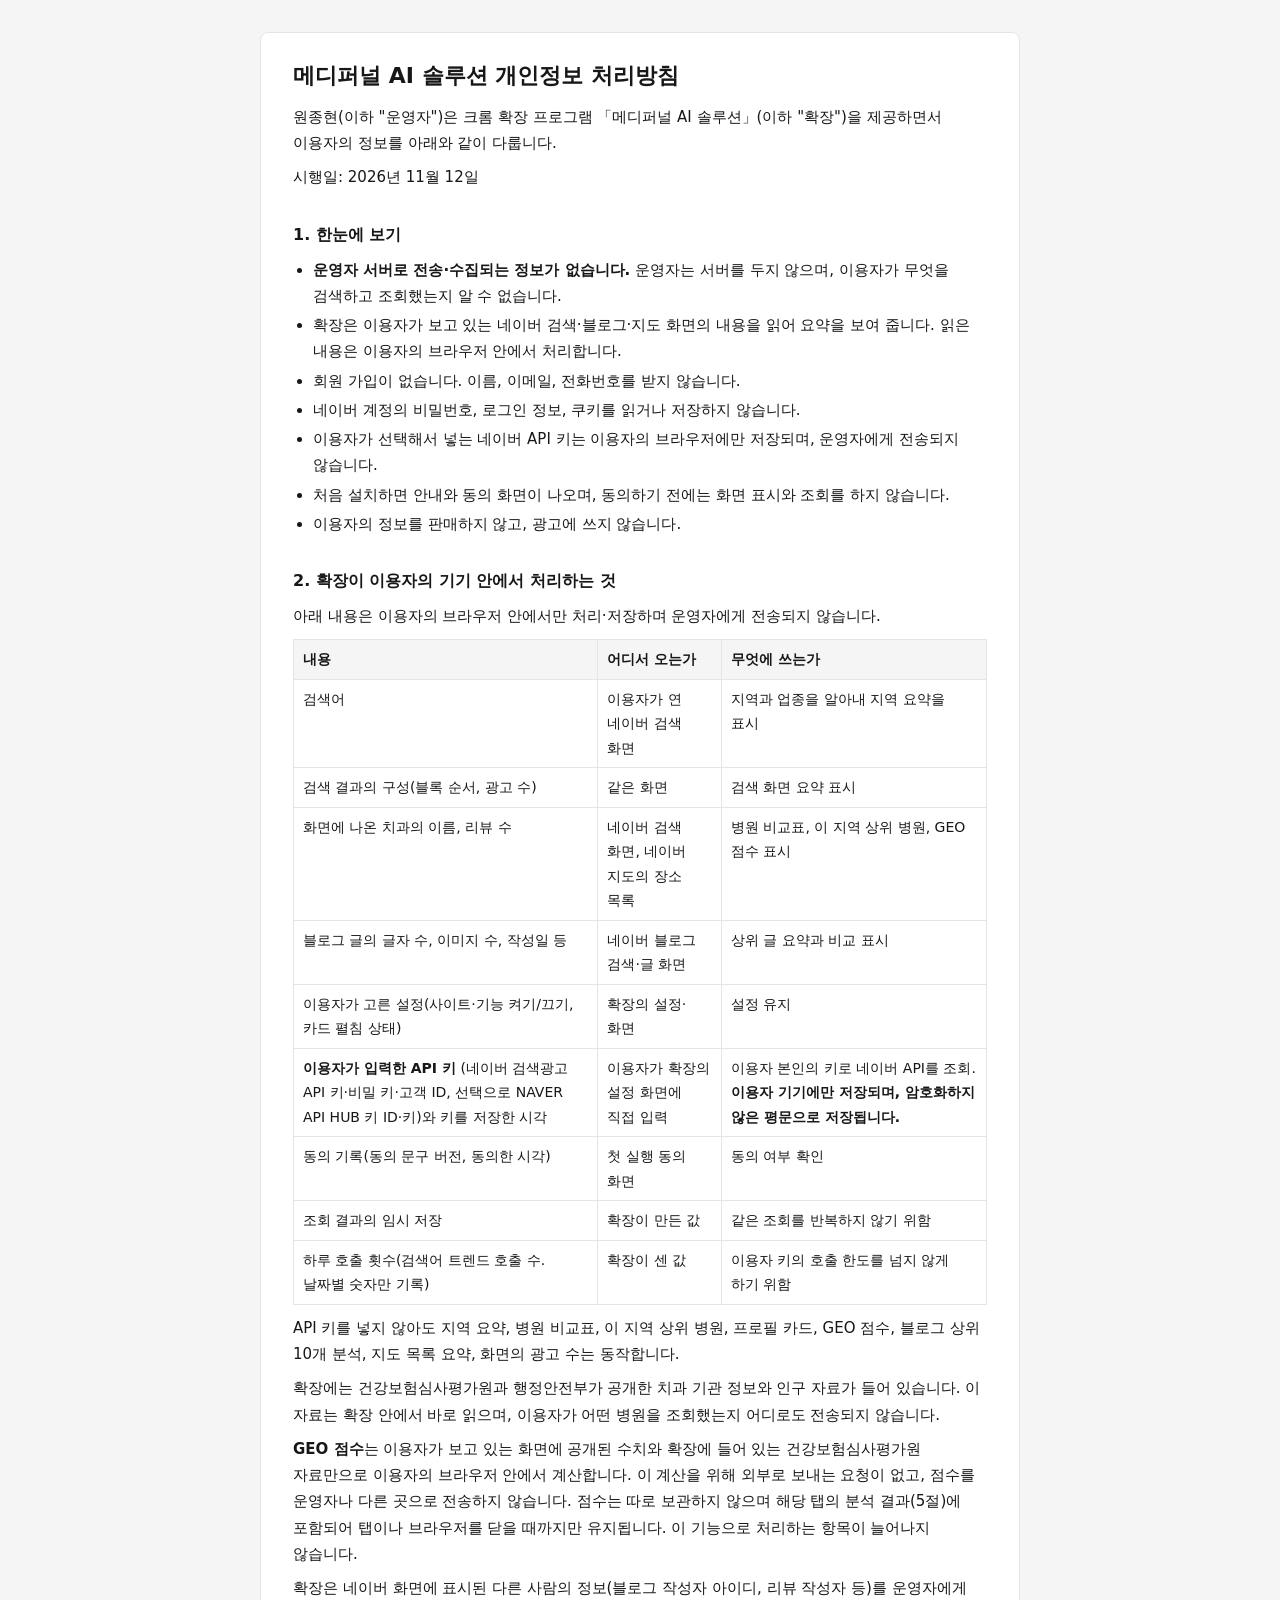
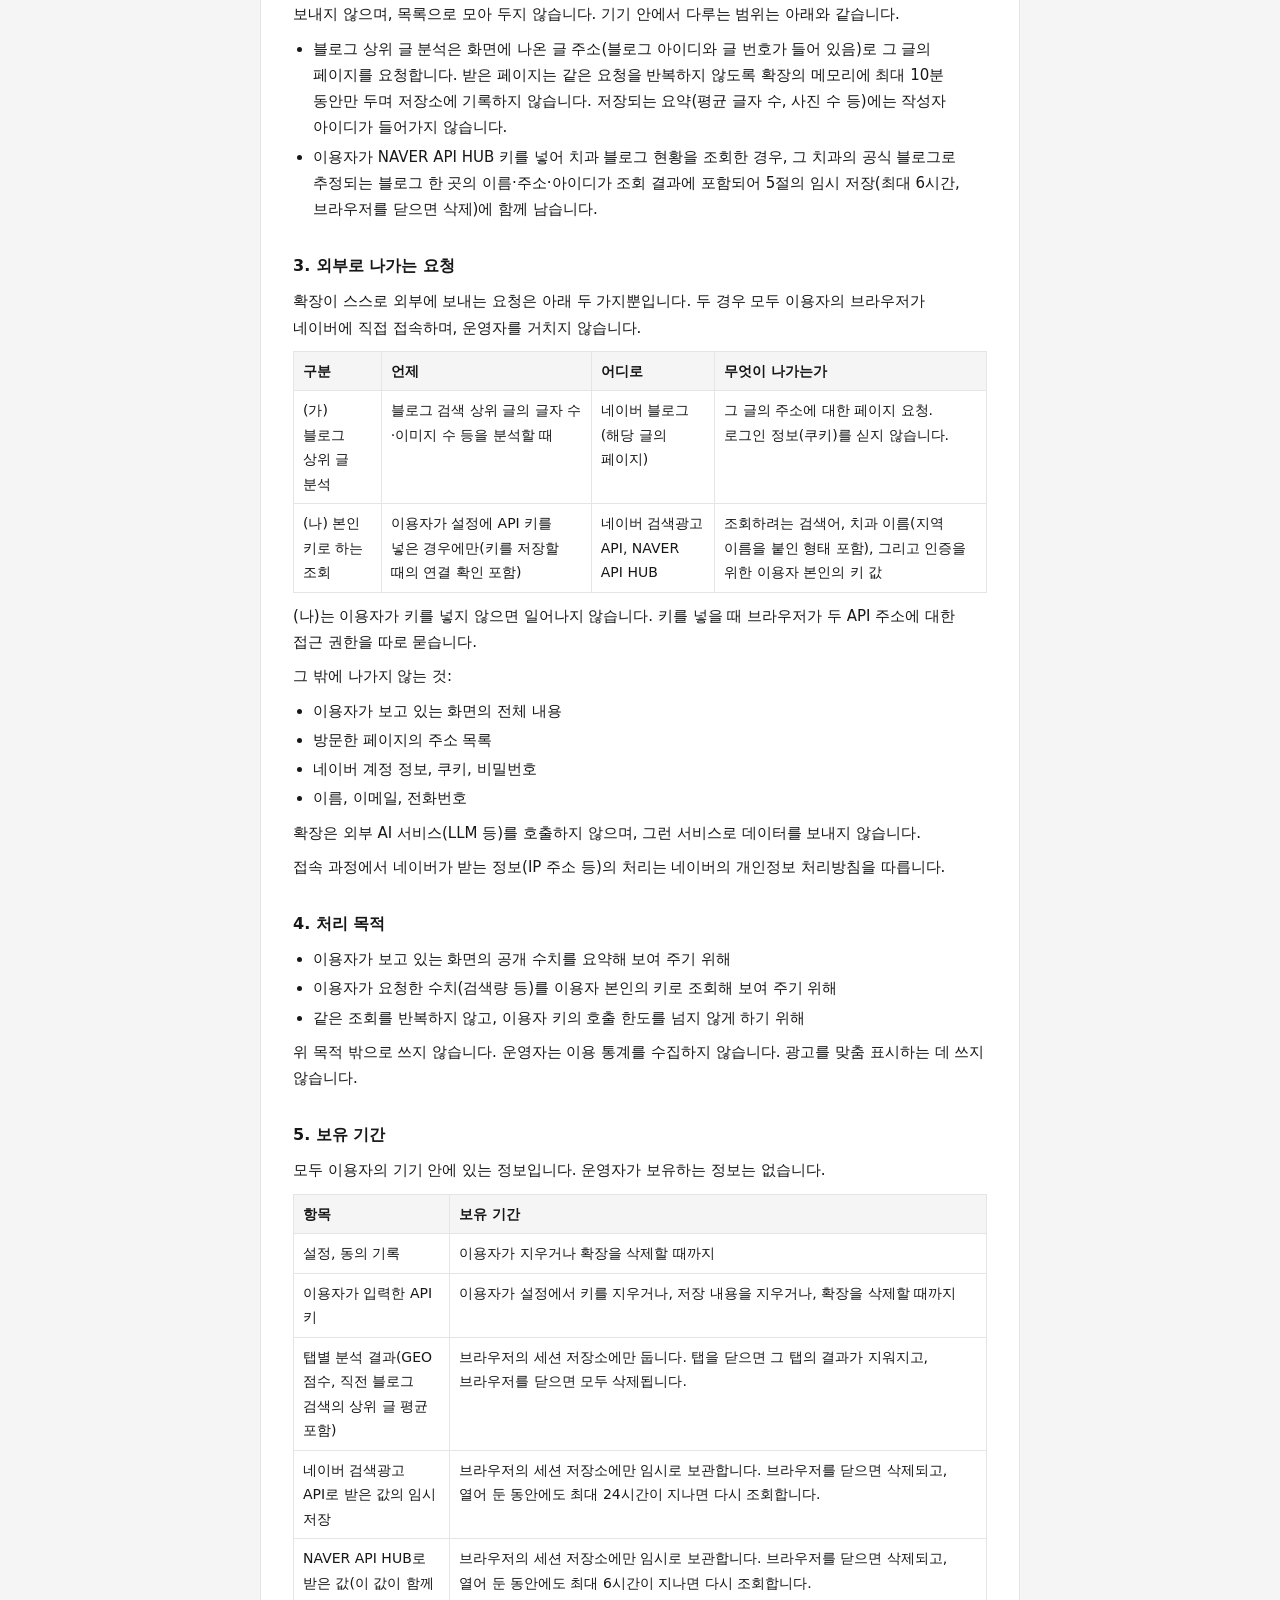
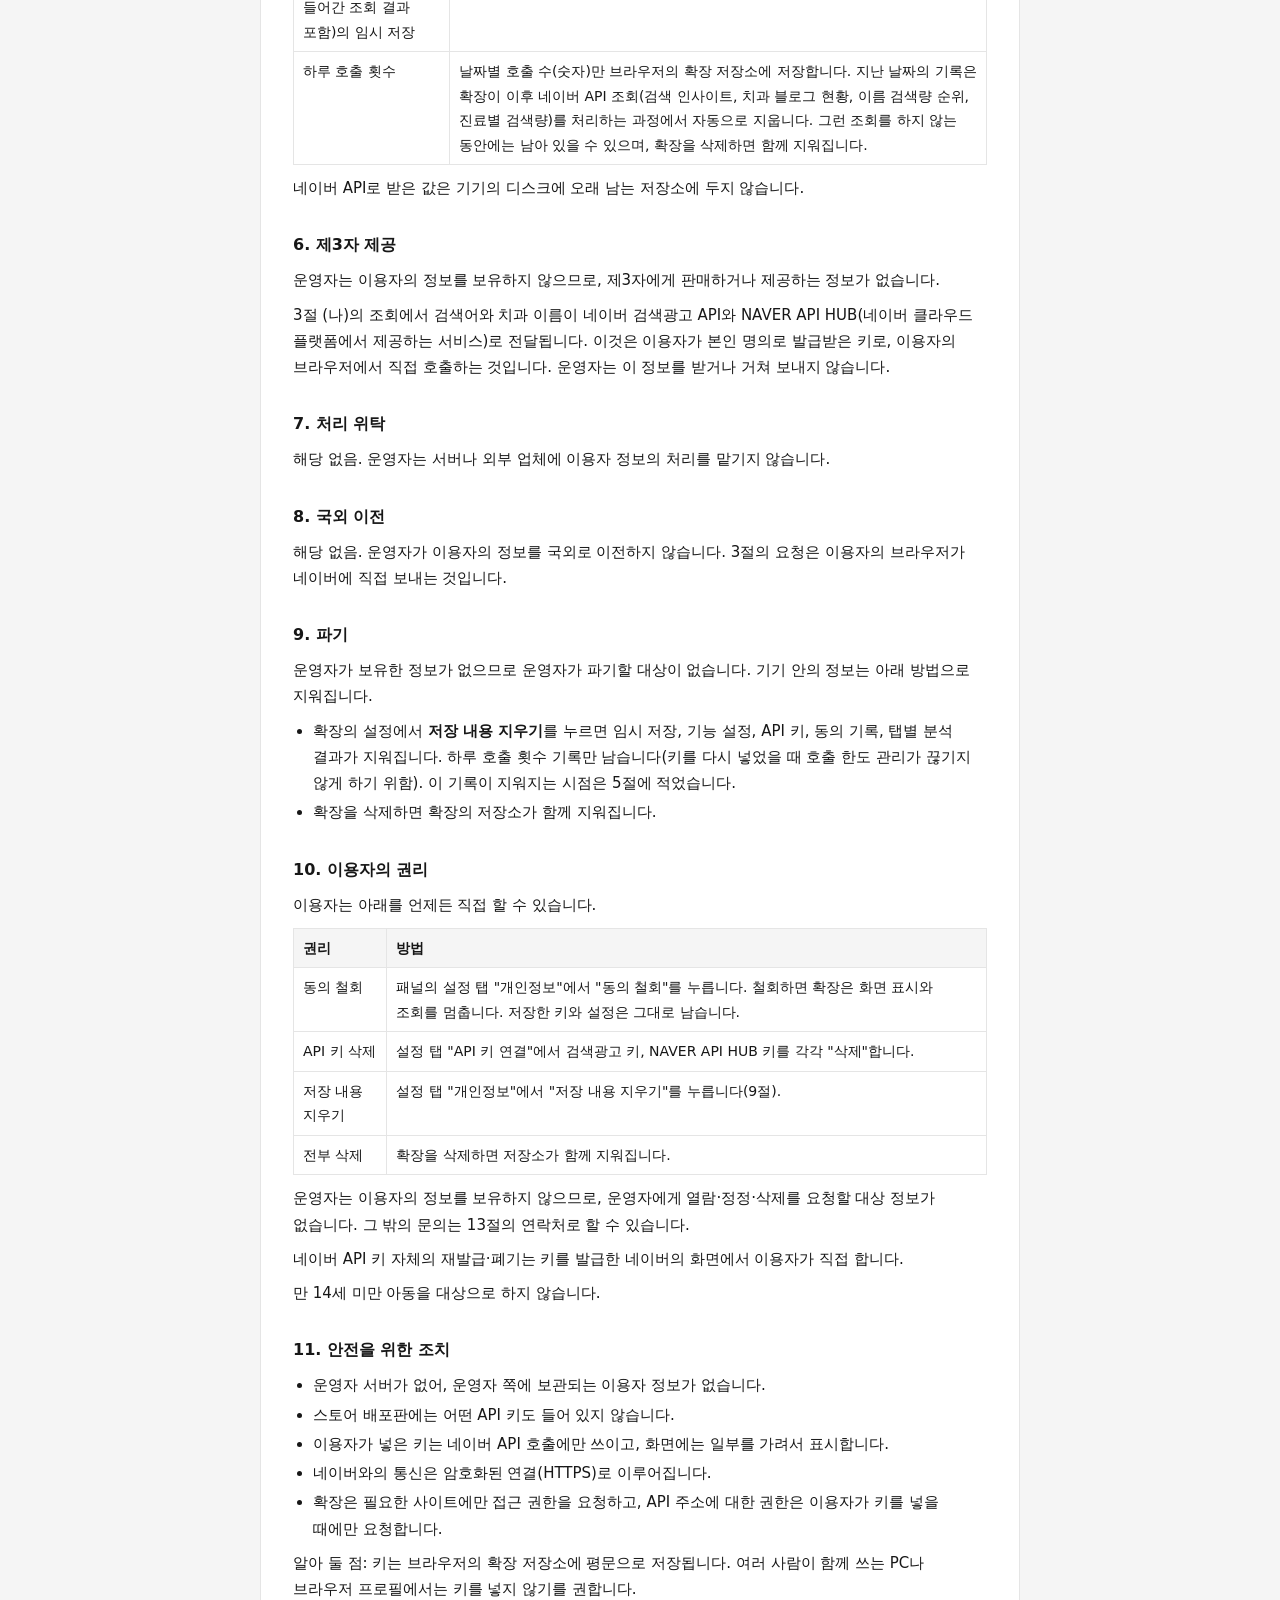
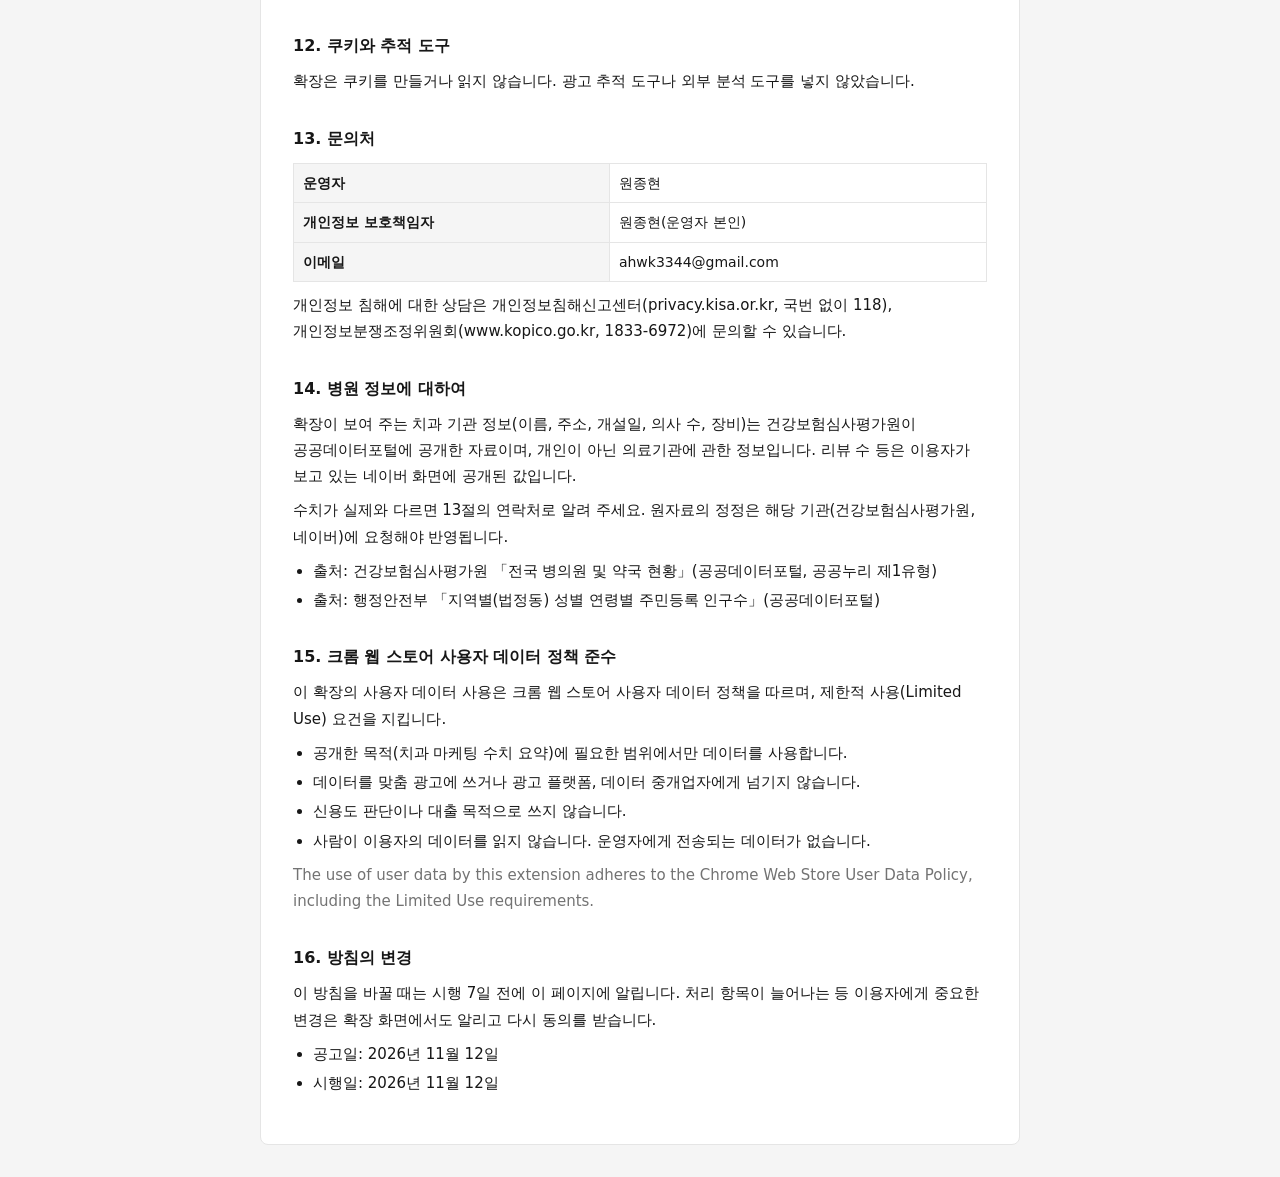
==== index.html @ b4b34fce "개인정보 처리방침 공개 (시행 2026-11-12) Co-Authored-By: Claude Fable 5.2 <noreply@anthropic.com>" ====
<!doctype html>
<html lang="ko">
  <head>
    <meta charset="UTF-8" />
    <meta name="viewport" content="width=device-width, initial-scale=1.0" />
    <title>메디퍼널 AI 솔루션 개인정보 처리방침</title>
    <style>
      :root { color-scheme: light; }
      * { box-sizing: border-box; }
      body {
        margin: 0;
        background: #f5f5f5;
        color: #171717;
        font-family: system-ui, -apple-system, 'Apple SD Gothic Neo', 'Malgun Gothic', sans-serif;
        font-size: 15px;
        line-height: 1.75;
        word-break: keep-all;
        overflow-wrap: anywhere;
      }
      main {
        max-width: 760px;
        margin: 32px auto;
        padding: 28px 32px 40px;
        background: #fff;
        border: 1px solid #e5e5e5;
        border-radius: 8px;
      }
      h1 { margin: 0 0 12px; font-size: 22px; line-height: 1.4; }
      h2 { margin: 30px 0 8px; font-size: 16px; }
      p { margin: 8px 0; }
      ul { margin: 8px 0; padding-left: 20px; }
      li { margin: 3px 0; }
      .table-wrap { margin: 10px 0; overflow-x: auto; }
      table { width: 100%; border-collapse: collapse; font-size: 14px; }
      th, td { padding: 7px 9px; border: 1px solid #e5e5e5; text-align: left; vertical-align: top; }
      th { background: #f5f5f5; font-weight: 600; }
      .muted { color: #737373; }
      @media (max-width: 600px) {
        body { background: #fff; }
        main { margin: 0; padding: 20px 16px 32px; border: 0; border-radius: 0; }
        table { font-size: 13px; }
        th, td { padding: 6px; }
      }
    </style>
  </head>
  <body>
    <main>
      <h1>메디퍼널 AI 솔루션 개인정보 처리방침</h1>
      <p>
        원종현(이하 "운영자")은 크롬 확장 프로그램 「메디퍼널 AI 솔루션」(이하 "확장")을 제공하면서 이용자의 정보를 아래와 같이 다룹니다.
      </p>
      <p>시행일: 2026년 11월 12일</p>

      <h2>1. 한눈에 보기</h2>
      <ul>
        <li><strong>운영자 서버로 전송·수집되는 정보가 없습니다.</strong> 운영자는 서버를 두지 않으며, 이용자가 무엇을 검색하고 조회했는지 알 수 없습니다.</li>
        <li>확장은 이용자가 보고 있는 네이버 검색·블로그·지도 화면의 내용을 읽어 요약을 보여 줍니다. 읽은 내용은 이용자의 브라우저 안에서 처리합니다.</li>
        <li>회원 가입이 없습니다. 이름, 이메일, 전화번호를 받지 않습니다.</li>
        <li>네이버 계정의 비밀번호, 로그인 정보, 쿠키를 읽거나 저장하지 않습니다.</li>
        <li>이용자가 선택해서 넣는 네이버 API 키는 이용자의 브라우저에만 저장되며, 운영자에게 전송되지 않습니다.</li>
        <li>처음 설치하면 안내와 동의 화면이 나오며, 동의하기 전에는 화면 표시와 조회를 하지 않습니다.</li>
        <li>이용자의 정보를 판매하지 않고, 광고에 쓰지 않습니다.</li>
      </ul>

      <h2>2. 확장이 이용자의 기기 안에서 처리하는 것</h2>
      <p>아래 내용은 이용자의 브라우저 안에서만 처리·저장하며 운영자에게 전송되지 않습니다.</p>
      <div class="table-wrap"><table>
        <thead>
          <tr>
            <th>내용</th>
            <th>어디서 오는가</th>
            <th>무엇에 쓰는가</th>
          </tr>
        </thead>
        <tbody>
          <tr>
            <td>검색어</td>
            <td>이용자가 연 네이버 검색 화면</td>
            <td>지역과 업종을 알아내 지역 요약을 표시</td>
          </tr>
          <tr>
            <td>검색 결과의 구성(블록 순서, 광고 수)</td>
            <td>같은 화면</td>
            <td>검색 화면 요약 표시</td>
          </tr>
          <tr>
            <td>화면에 나온 치과의 이름, 리뷰 수</td>
            <td>네이버 검색 화면, 네이버 지도의 장소 목록</td>
            <td>병원 비교표, 이 지역 상위 병원, GEO 점수 표시</td>
          </tr>
          <tr>
            <td>블로그 글의 글자 수, 이미지 수, 작성일 등</td>
            <td>네이버 블로그 검색·글 화면</td>
            <td>상위 글 요약과 비교 표시</td>
          </tr>
          <tr>
            <td>이용자가 고른 설정(사이트·기능 켜기/끄기, 카드 펼침 상태)</td>
            <td>확장의 설정·화면</td>
            <td>설정 유지</td>
          </tr>
          <tr>
            <td><strong>이용자가 입력한 API 키</strong> (네이버 검색광고 API 키·비밀 키·고객 ID, 선택으로 NAVER API HUB 키 ID·키)와 키를 저장한 시각</td>
            <td>이용자가 확장의 설정 화면에 직접 입력</td>
            <td>
              이용자 본인의 키로 네이버 API를 조회. <strong>이용자 기기에만 저장되며, 암호화하지 않은 평문으로 저장됩니다.</strong>
            </td>
          </tr>
          <tr>
            <td>동의 기록(동의 문구 버전, 동의한 시각)</td>
            <td>첫 실행 동의 화면</td>
            <td>동의 여부 확인</td>
          </tr>
          <tr>
            <td>조회 결과의 임시 저장</td>
            <td>확장이 만든 값</td>
            <td>같은 조회를 반복하지 않기 위함</td>
          </tr>
          <tr>
            <td>하루 호출 횟수(검색어 트렌드 호출 수. 날짜별 숫자만 기록)</td>
            <td>확장이 센 값</td>
            <td>이용자 키의 호출 한도를 넘지 않게 하기 위함</td>
          </tr>
        </tbody>
      </table></div>
      <p>API 키를 넣지 않아도 지역 요약, 병원 비교표, 이 지역 상위 병원, 프로필 카드, GEO 점수, 블로그 상위 10개 분석, 지도 목록 요약, 화면의 광고 수는 동작합니다.</p>
      <p>
        확장에는 건강보험심사평가원과 행정안전부가 공개한 치과 기관 정보와 인구 자료가 들어 있습니다. 이 자료는 확장 안에서 바로 읽으며, 이용자가 어떤
        병원을 조회했는지 어디로도 전송되지 않습니다.
      </p>
      <p>
        <strong>GEO 점수</strong>는 이용자가 보고 있는 화면에 공개된 수치와 확장에 들어 있는 건강보험심사평가원 자료만으로 이용자의 브라우저 안에서
        계산합니다. 이 계산을 위해 외부로 보내는 요청이 없고, 점수를 운영자나 다른 곳으로 전송하지 않습니다. 점수는 따로 보관하지 않으며 해당 탭의 분석
        결과(5절)에 포함되어 탭이나 브라우저를 닫을 때까지만 유지됩니다. 이 기능으로 처리하는 항목이 늘어나지 않습니다.
      </p>
      <p>확장은 네이버 화면에 표시된 다른 사람의 정보(블로그 작성자 아이디, 리뷰 작성자 등)를 운영자에게 보내지 않으며, 목록으로 모아 두지 않습니다. 기기 안에서 다루는 범위는 아래와 같습니다.</p>
      <ul>
        <li>
          블로그 상위 글 분석은 화면에 나온 글 주소(블로그 아이디와 글 번호가 들어 있음)로 그 글의 페이지를 요청합니다. 받은 페이지는 같은 요청을 반복하지
          않도록 확장의 메모리에 최대 10분 동안만 두며 저장소에 기록하지 않습니다. 저장되는 요약(평균 글자 수, 사진 수 등)에는 작성자 아이디가 들어가지
          않습니다.
        </li>
        <li>
          이용자가 NAVER API HUB 키를 넣어 치과 블로그 현황을 조회한 경우, 그 치과의 공식 블로그로 추정되는 블로그 한 곳의 이름·주소·아이디가 조회 결과에
          포함되어 5절의 임시 저장(최대 6시간, 브라우저를 닫으면 삭제)에 함께 남습니다.
        </li>
      </ul>

      <h2>3. 외부로 나가는 요청</h2>
      <p>확장이 스스로 외부에 보내는 요청은 아래 두 가지뿐입니다. 두 경우 모두 이용자의 브라우저가 네이버에 직접 접속하며, 운영자를 거치지 않습니다.</p>
      <div class="table-wrap"><table>
        <thead>
          <tr>
            <th>구분</th>
            <th>언제</th>
            <th>어디로</th>
            <th>무엇이 나가는가</th>
          </tr>
        </thead>
        <tbody>
          <tr>
            <td>(가) 블로그 상위 글 분석</td>
            <td>블로그 검색 상위 글의 글자 수·이미지 수 등을 분석할 때</td>
            <td>네이버 블로그(해당 글의 페이지)</td>
            <td>그 글의 주소에 대한 페이지 요청. 로그인 정보(쿠키)를 싣지 않습니다.</td>
          </tr>
          <tr>
            <td>(나) 본인 키로 하는 조회</td>
            <td>이용자가 설정에 API 키를 넣은 경우에만(키를 저장할 때의 연결 확인 포함)</td>
            <td>네이버 검색광고 API, NAVER API HUB</td>
            <td>조회하려는 검색어, 치과 이름(지역 이름을 붙인 형태 포함), 그리고 인증을 위한 이용자 본인의 키 값</td>
          </tr>
        </tbody>
      </table></div>
      <p>(나)는 이용자가 키를 넣지 않으면 일어나지 않습니다. 키를 넣을 때 브라우저가 두 API 주소에 대한 접근 권한을 따로 묻습니다.</p>
      <p>그 밖에 나가지 않는 것:</p>
      <ul>
        <li>이용자가 보고 있는 화면의 전체 내용</li>
        <li>방문한 페이지의 주소 목록</li>
        <li>네이버 계정 정보, 쿠키, 비밀번호</li>
        <li>이름, 이메일, 전화번호</li>
      </ul>
      <p>확장은 외부 AI 서비스(LLM 등)를 호출하지 않으며, 그런 서비스로 데이터를 보내지 않습니다.</p>
      <p>접속 과정에서 네이버가 받는 정보(IP 주소 등)의 처리는 네이버의 개인정보 처리방침을 따릅니다.</p>

      <h2>4. 처리 목적</h2>
      <ul>
        <li>이용자가 보고 있는 화면의 공개 수치를 요약해 보여 주기 위해</li>
        <li>이용자가 요청한 수치(검색량 등)를 이용자 본인의 키로 조회해 보여 주기 위해</li>
        <li>같은 조회를 반복하지 않고, 이용자 키의 호출 한도를 넘지 않게 하기 위해</li>
      </ul>
      <p>위 목적 밖으로 쓰지 않습니다. 운영자는 이용 통계를 수집하지 않습니다. 광고를 맞춤 표시하는 데 쓰지 않습니다.</p>

      <h2>5. 보유 기간</h2>
      <p>모두 이용자의 기기 안에 있는 정보입니다. 운영자가 보유하는 정보는 없습니다.</p>
      <div class="table-wrap"><table>
        <thead>
          <tr>
            <th>항목</th>
            <th>보유 기간</th>
          </tr>
        </thead>
        <tbody>
          <tr>
            <td>설정, 동의 기록</td>
            <td>이용자가 지우거나 확장을 삭제할 때까지</td>
          </tr>
          <tr>
            <td>이용자가 입력한 API 키</td>
            <td>이용자가 설정에서 키를 지우거나, 저장 내용을 지우거나, 확장을 삭제할 때까지</td>
          </tr>
          <tr>
            <td>탭별 분석 결과(GEO 점수, 직전 블로그 검색의 상위 글 평균 포함)</td>
            <td>브라우저의 세션 저장소에만 둡니다. 탭을 닫으면 그 탭의 결과가 지워지고, 브라우저를 닫으면 모두 삭제됩니다.</td>
          </tr>
          <tr>
            <td>네이버 검색광고 API로 받은 값의 임시 저장</td>
            <td>브라우저의 세션 저장소에만 임시로 보관합니다. 브라우저를 닫으면 삭제되고, 열어 둔 동안에도 최대 24시간이 지나면 다시 조회합니다.</td>
          </tr>
          <tr>
            <td>NAVER API HUB로 받은 값(이 값이 함께 들어간 조회 결과 포함)의 임시 저장</td>
            <td>브라우저의 세션 저장소에만 임시로 보관합니다. 브라우저를 닫으면 삭제되고, 열어 둔 동안에도 최대 6시간이 지나면 다시 조회합니다.</td>
          </tr>
          <tr>
            <td>하루 호출 횟수</td>
            <td>
              날짜별 호출 수(숫자)만 브라우저의 확장 저장소에 저장합니다. 지난 날짜의 기록은 확장이 이후 네이버 API 조회(검색 인사이트, 치과 블로그 현황,
              이름 검색량 순위, 진료별 검색량)를 처리하는 과정에서 자동으로 지웁니다. 그런 조회를 하지 않는 동안에는 남아 있을 수 있으며, 확장을 삭제하면
              함께 지워집니다.
            </td>
          </tr>
        </tbody>
      </table></div>
      <p>네이버 API로 받은 값은 기기의 디스크에 오래 남는 저장소에 두지 않습니다.</p>

      <h2>6. 제3자 제공</h2>
      <p>운영자는 이용자의 정보를 보유하지 않으므로, 제3자에게 판매하거나 제공하는 정보가 없습니다.</p>
      <p>
        3절 (나)의 조회에서 검색어와 치과 이름이 네이버 검색광고 API와 NAVER API HUB(네이버 클라우드 플랫폼에서 제공하는 서비스)로 전달됩니다. 이것은
        이용자가 본인 명의로 발급받은 키로, 이용자의 브라우저에서 직접 호출하는 것입니다. 운영자는 이 정보를 받거나 거쳐 보내지 않습니다.
      </p>

      <h2>7. 처리 위탁</h2>
      <p>해당 없음. 운영자는 서버나 외부 업체에 이용자 정보의 처리를 맡기지 않습니다.</p>

      <h2>8. 국외 이전</h2>
      <p>해당 없음. 운영자가 이용자의 정보를 국외로 이전하지 않습니다. 3절의 요청은 이용자의 브라우저가 네이버에 직접 보내는 것입니다.</p>

      <h2>9. 파기</h2>
      <p>운영자가 보유한 정보가 없으므로 운영자가 파기할 대상이 없습니다. 기기 안의 정보는 아래 방법으로 지워집니다.</p>
      <ul>
        <li>
          확장의 설정에서 <strong>저장 내용 지우기</strong>를 누르면 임시 저장, 기능 설정, API 키, 동의 기록, 탭별 분석 결과가 지워집니다. 하루 호출 횟수
          기록만 남습니다(키를 다시 넣었을 때 호출 한도 관리가 끊기지 않게 하기 위함). 이 기록이 지워지는 시점은 5절에 적었습니다.
        </li>
        <li>확장을 삭제하면 확장의 저장소가 함께 지워집니다.</li>
      </ul>

      <h2>10. 이용자의 권리</h2>
      <p>이용자는 아래를 언제든 직접 할 수 있습니다.</p>
      <div class="table-wrap"><table>
        <thead>
          <tr>
            <th>권리</th>
            <th>방법</th>
          </tr>
        </thead>
        <tbody>
          <tr>
            <td>동의 철회</td>
            <td>패널의 설정 탭 "개인정보"에서 "동의 철회"를 누릅니다. 철회하면 확장은 화면 표시와 조회를 멈춥니다. 저장한 키와 설정은 그대로 남습니다.</td>
          </tr>
          <tr>
            <td>API 키 삭제</td>
            <td>설정 탭 "API 키 연결"에서 검색광고 키, NAVER API HUB 키를 각각 "삭제"합니다.</td>
          </tr>
          <tr>
            <td>저장 내용 지우기</td>
            <td>설정 탭 "개인정보"에서 "저장 내용 지우기"를 누릅니다(9절).</td>
          </tr>
          <tr>
            <td>전부 삭제</td>
            <td>확장을 삭제하면 저장소가 함께 지워집니다.</td>
          </tr>
        </tbody>
      </table></div>
      <p>
        운영자는 이용자의 정보를 보유하지 않으므로, 운영자에게 열람·정정·삭제를 요청할 대상 정보가 없습니다. 그 밖의 문의는 13절의 연락처로 할 수
        있습니다.
      </p>
      <p>네이버 API 키 자체의 재발급·폐기는 키를 발급한 네이버의 화면에서 이용자가 직접 합니다.</p>
      <p>만 14세 미만 아동을 대상으로 하지 않습니다.</p>

      <h2>11. 안전을 위한 조치</h2>
      <ul>
        <li>운영자 서버가 없어, 운영자 쪽에 보관되는 이용자 정보가 없습니다.</li>
        <li>스토어 배포판에는 어떤 API 키도 들어 있지 않습니다.</li>
        <li>이용자가 넣은 키는 네이버 API 호출에만 쓰이고, 화면에는 일부를 가려서 표시합니다.</li>
        <li>네이버와의 통신은 암호화된 연결(HTTPS)로 이루어집니다.</li>
        <li>확장은 필요한 사이트에만 접근 권한을 요청하고, API 주소에 대한 권한은 이용자가 키를 넣을 때에만 요청합니다.</li>
      </ul>
      <p>알아 둘 점: 키는 브라우저의 확장 저장소에 평문으로 저장됩니다. 여러 사람이 함께 쓰는 PC나 브라우저 프로필에서는 키를 넣지 않기를 권합니다.</p>

      <h2>12. 쿠키와 추적 도구</h2>
      <p>확장은 쿠키를 만들거나 읽지 않습니다. 광고 추적 도구나 외부 분석 도구를 넣지 않았습니다.</p>

      <h2>13. 문의처</h2>
      <div class="table-wrap"><table>
        <tbody>
          <tr>
            <th>운영자</th>
            <td>원종현</td>
          </tr>
          <tr>
            <th>개인정보 보호책임자</th>
            <td>원종현(운영자 본인)</td>
          </tr>
          <tr>
            <th>이메일</th>
            <td>ahwk3344@gmail.com</td>
          </tr>
        </tbody>
      </table></div>
      <p>
        개인정보 침해에 대한 상담은 개인정보침해신고센터(privacy.kisa.or.kr, 국번 없이 118), 개인정보분쟁조정위원회(www.kopico.go.kr, 1833-6972)에 문의할
        수 있습니다.
      </p>

      <h2>14. 병원 정보에 대하여</h2>
      <p>
        확장이 보여 주는 치과 기관 정보(이름, 주소, 개설일, 의사 수, 장비)는 건강보험심사평가원이 공공데이터포털에 공개한 자료이며, 개인이 아닌 의료기관에
        관한 정보입니다. 리뷰 수 등은 이용자가 보고 있는 네이버 화면에 공개된 값입니다.
      </p>
      <p>수치가 실제와 다르면 13절의 연락처로 알려 주세요. 원자료의 정정은 해당 기관(건강보험심사평가원, 네이버)에 요청해야 반영됩니다.</p>
      <ul>
        <li>출처: 건강보험심사평가원 「전국 병의원 및 약국 현황」(공공데이터포털, 공공누리 제1유형)</li>
        <li>출처: 행정안전부 「지역별(법정동) 성별 연령별 주민등록 인구수」(공공데이터포털)</li>
      </ul>

      <h2>15. 크롬 웹 스토어 사용자 데이터 정책 준수</h2>
      <p>이 확장의 사용자 데이터 사용은 크롬 웹 스토어 사용자 데이터 정책을 따르며, 제한적 사용(Limited Use) 요건을 지킵니다.</p>
      <ul>
        <li>공개한 목적(치과 마케팅 수치 요약)에 필요한 범위에서만 데이터를 사용합니다.</li>
        <li>데이터를 맞춤 광고에 쓰거나 광고 플랫폼, 데이터 중개업자에게 넘기지 않습니다.</li>
        <li>신용도 판단이나 대출 목적으로 쓰지 않습니다.</li>
        <li>사람이 이용자의 데이터를 읽지 않습니다. 운영자에게 전송되는 데이터가 없습니다.</li>
      </ul>
      <p class="muted" lang="en">
        The use of user data by this extension adheres to the Chrome Web Store User Data Policy, including the Limited Use requirements.
      </p>

      <h2>16. 방침의 변경</h2>
      <p>
        이 방침을 바꿀 때는 시행 7일 전에 이 페이지에 알립니다. 처리 항목이 늘어나는 등 이용자에게 중요한 변경은 확장 화면에서도 알리고 다시 동의를
        받습니다.
      </p>
      <ul>
        <li>공고일: 2026년 11월 12일</li>
        <li>시행일: 2026년 11월 12일</li>
      </ul>
    </main>
  </body>
</html>
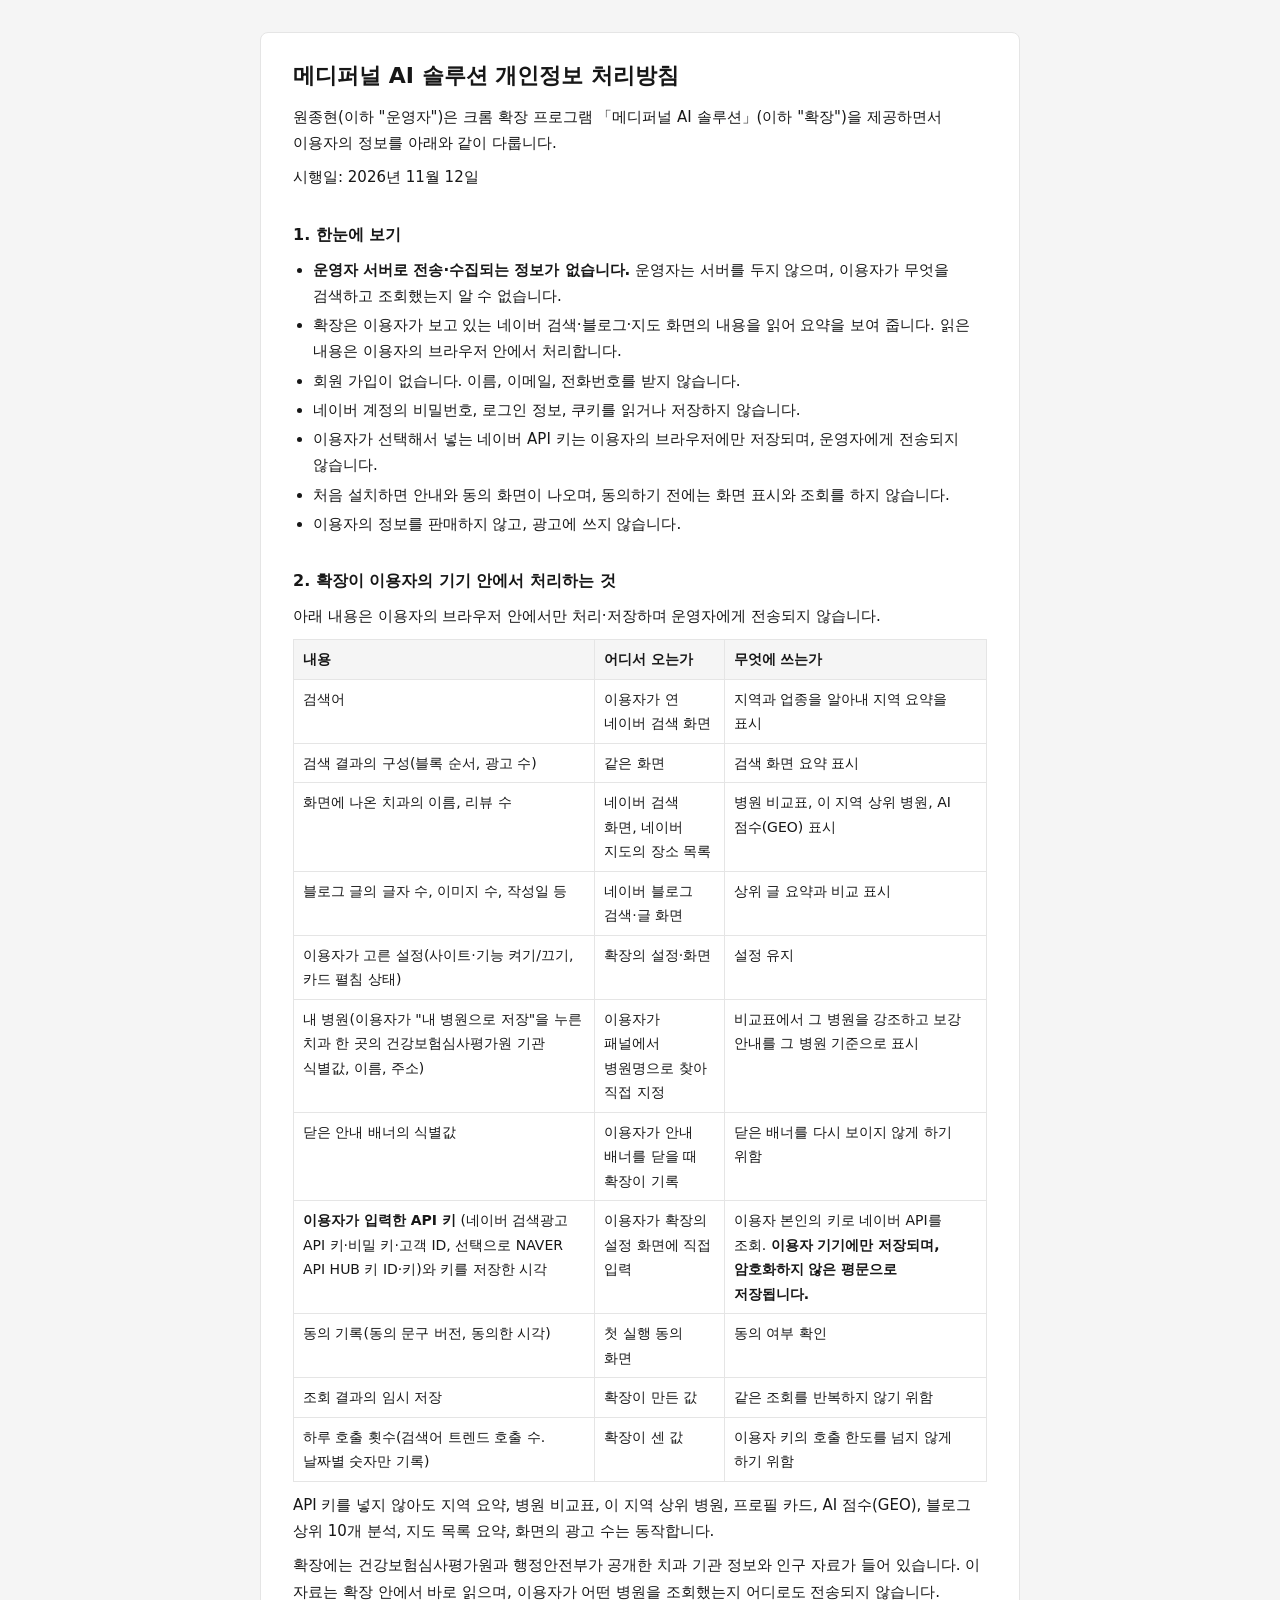
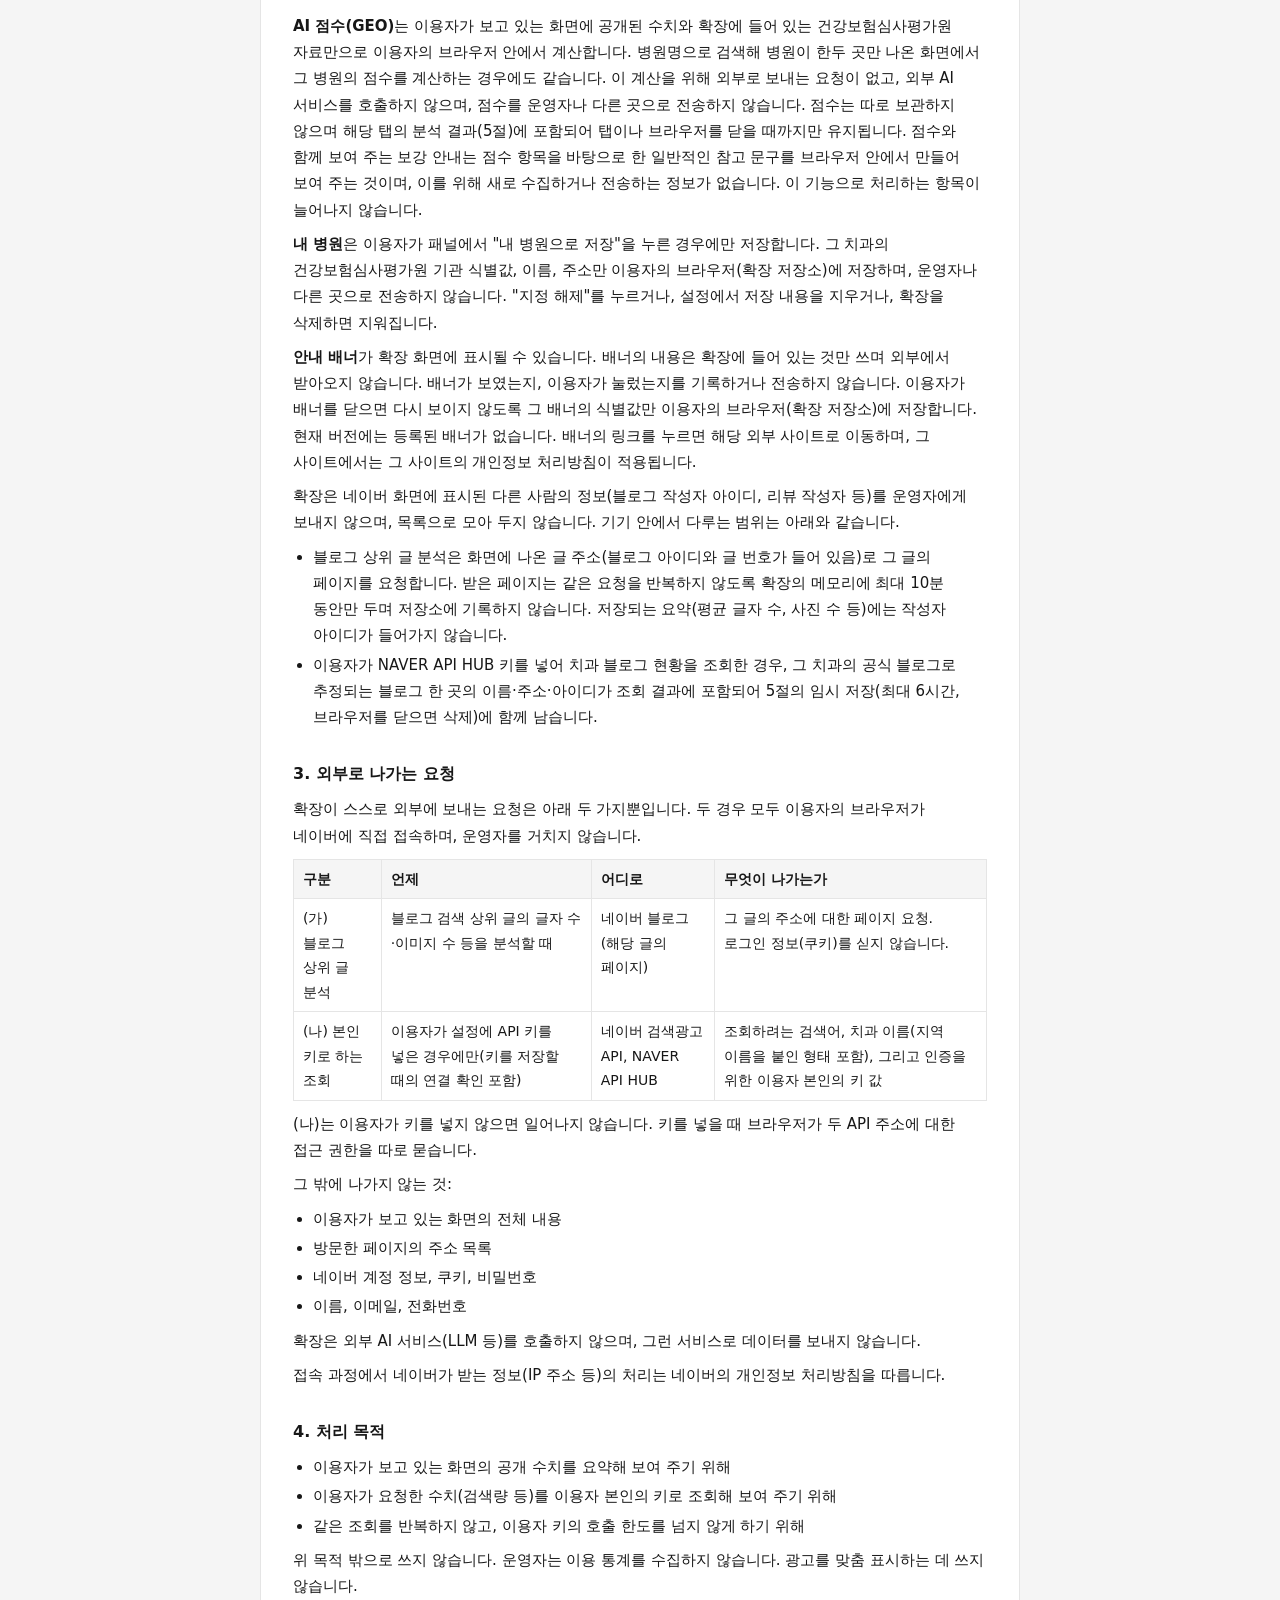
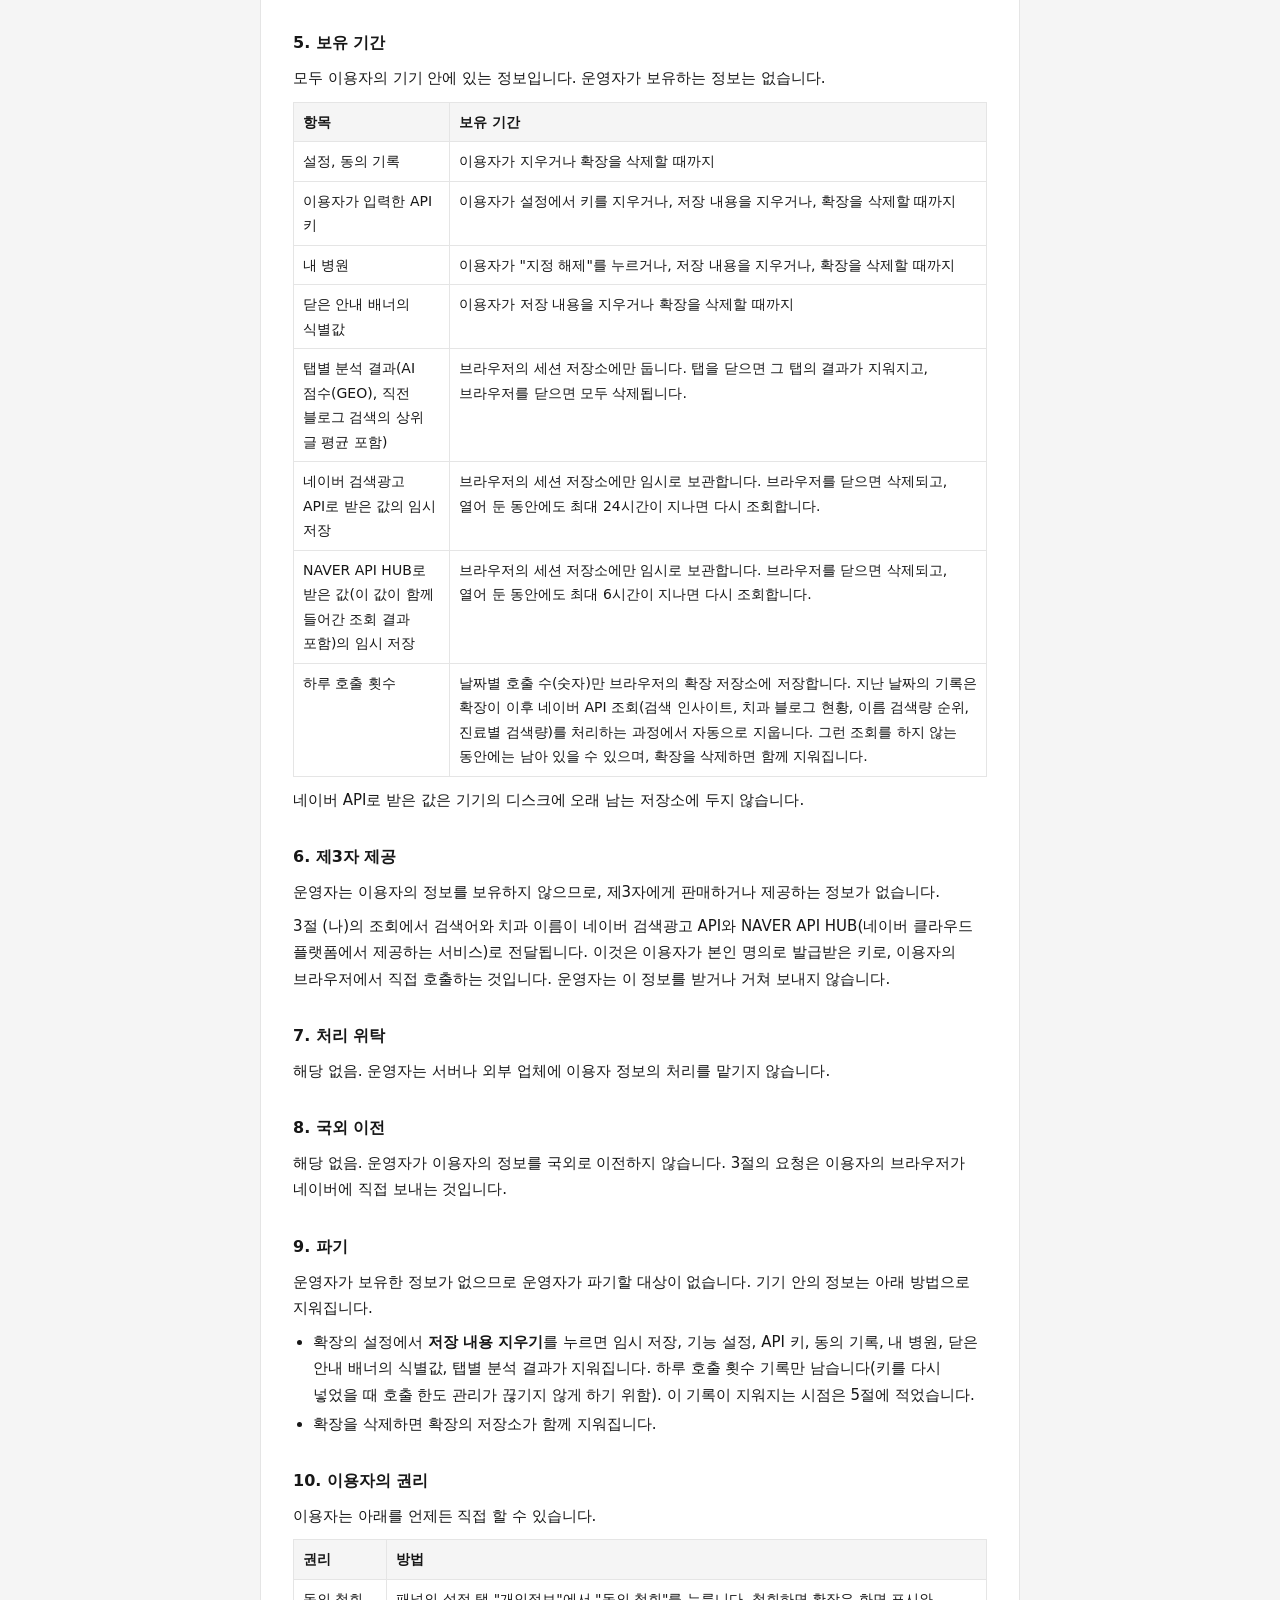
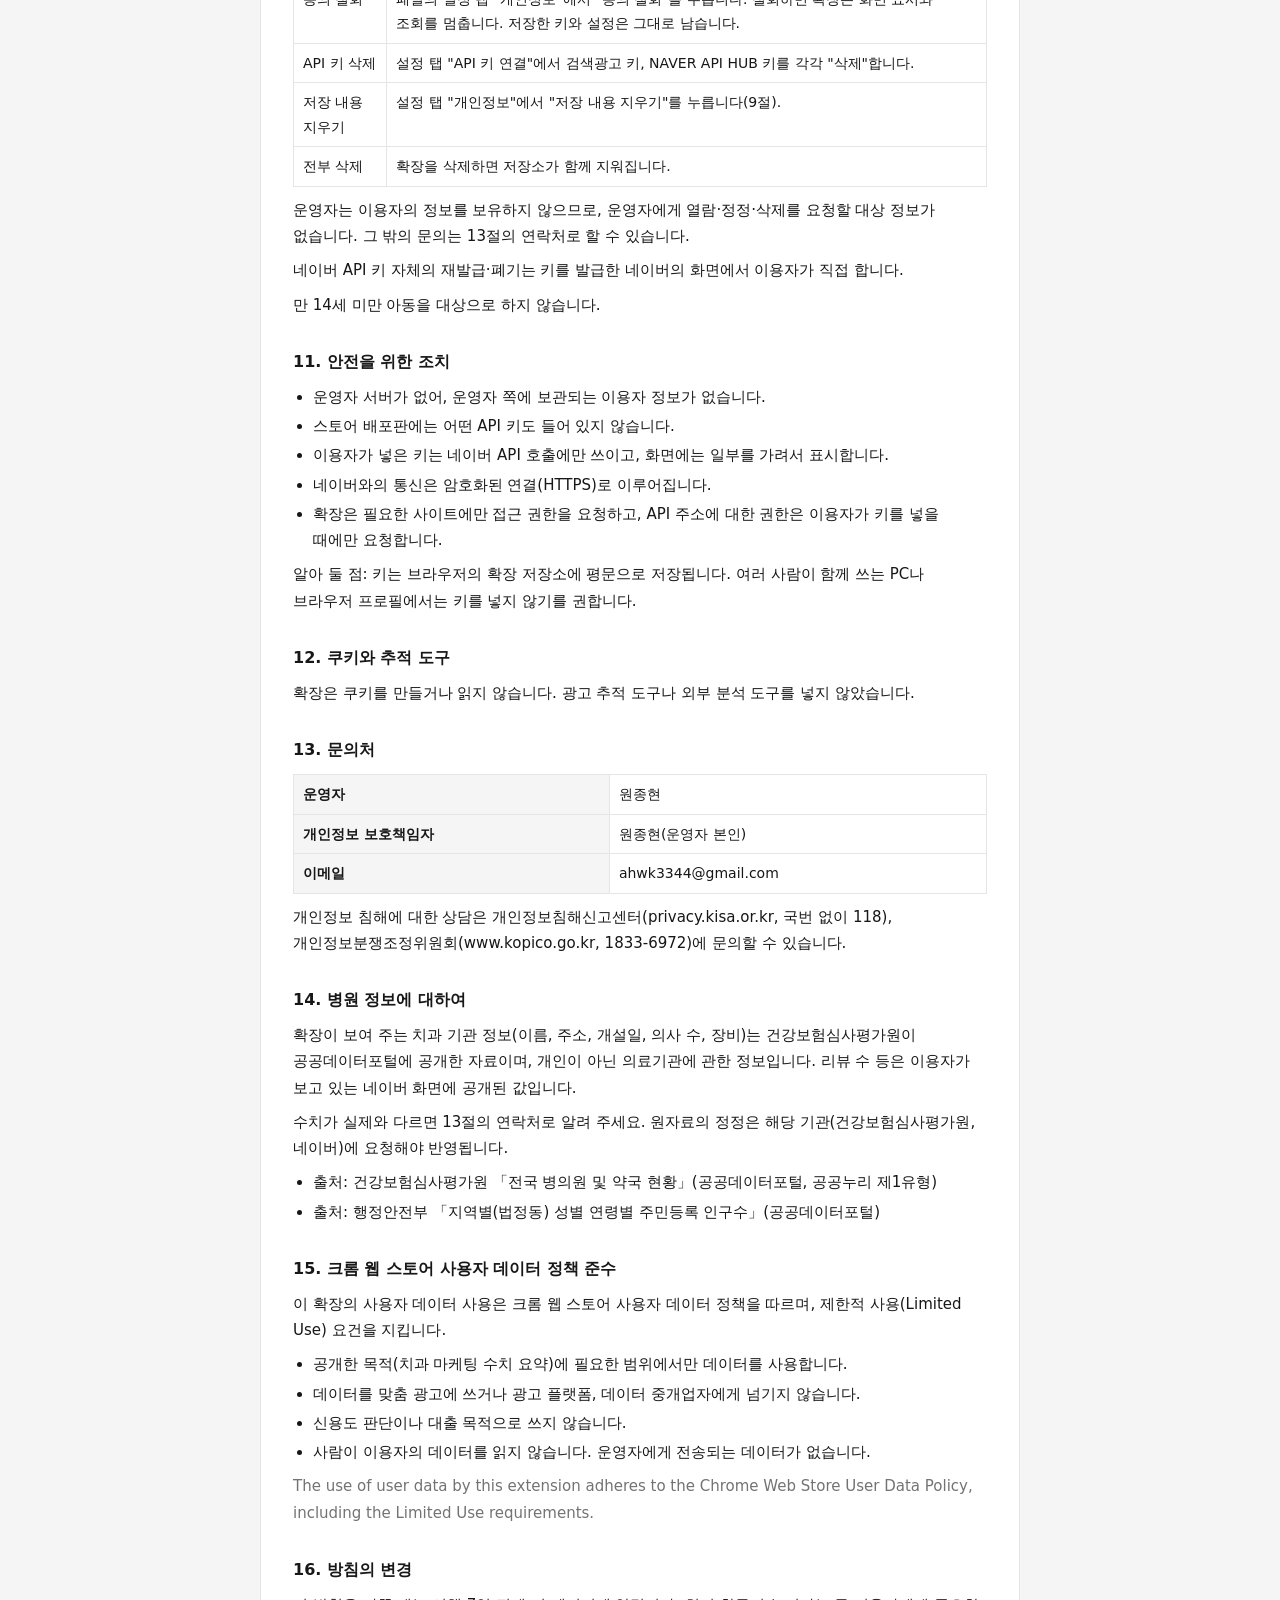
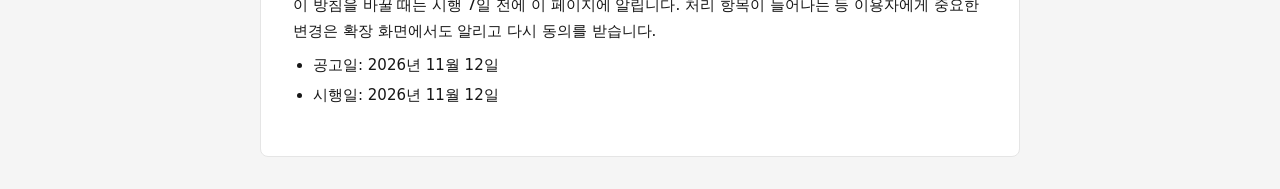
==== commit d2c674f4: "처리방침 갱신: 내 병원 저장, 닫은 안내 배너 기억, AI 점수(GEO) 표기 제출 전 추가 기능을 반영했습니다. 시행일은 2026-11-12 그대로입니다.  Co-Authore" ====
--- a/index.html
+++ b/index.html
@@ -86,7 +86,7 @@
           <tr>
             <td>화면에 나온 치과의 이름, 리뷰 수</td>
             <td>네이버 검색 화면, 네이버 지도의 장소 목록</td>
-            <td>병원 비교표, 이 지역 상위 병원, GEO 점수 표시</td>
+            <td>병원 비교표, 이 지역 상위 병원, AI 점수(GEO) 표시</td>
           </tr>
           <tr>
             <td>블로그 글의 글자 수, 이미지 수, 작성일 등</td>
@@ -97,6 +97,16 @@
             <td>이용자가 고른 설정(사이트·기능 켜기/끄기, 카드 펼침 상태)</td>
             <td>확장의 설정·화면</td>
             <td>설정 유지</td>
+          </tr>
+          <tr>
+            <td>내 병원(이용자가 "내 병원으로 저장"을 누른 치과 한 곳의 건강보험심사평가원 기관 식별값, 이름, 주소)</td>
+            <td>이용자가 패널에서 병원명으로 찾아 직접 지정</td>
+            <td>비교표에서 그 병원을 강조하고 보강 안내를 그 병원 기준으로 표시</td>
+          </tr>
+          <tr>
+            <td>닫은 안내 배너의 식별값</td>
+            <td>이용자가 안내 배너를 닫을 때 확장이 기록</td>
+            <td>닫은 배너를 다시 보이지 않게 하기 위함</td>
           </tr>
           <tr>
             <td><strong>이용자가 입력한 API 키</strong> (네이버 검색광고 API 키·비밀 키·고객 ID, 선택으로 NAVER API HUB 키 ID·키)와 키를 저장한 시각</td>
@@ -122,16 +132,14 @@
           </tr>
         </tbody>
       </table></div>
-      <p>API 키를 넣지 않아도 지역 요약, 병원 비교표, 이 지역 상위 병원, 프로필 카드, GEO 점수, 블로그 상위 10개 분석, 지도 목록 요약, 화면의 광고 수는 동작합니다.</p>
+      <p>API 키를 넣지 않아도 지역 요약, 병원 비교표, 이 지역 상위 병원, 프로필 카드, AI 점수(GEO), 블로그 상위 10개 분석, 지도 목록 요약, 화면의 광고 수는 동작합니다.</p>
       <p>
         확장에는 건강보험심사평가원과 행정안전부가 공개한 치과 기관 정보와 인구 자료가 들어 있습니다. 이 자료는 확장 안에서 바로 읽으며, 이용자가 어떤
         병원을 조회했는지 어디로도 전송되지 않습니다.
       </p>
-      <p>
-        <strong>GEO 점수</strong>는 이용자가 보고 있는 화면에 공개된 수치와 확장에 들어 있는 건강보험심사평가원 자료만으로 이용자의 브라우저 안에서
-        계산합니다. 이 계산을 위해 외부로 보내는 요청이 없고, 점수를 운영자나 다른 곳으로 전송하지 않습니다. 점수는 따로 보관하지 않으며 해당 탭의 분석
-        결과(5절)에 포함되어 탭이나 브라우저를 닫을 때까지만 유지됩니다. 이 기능으로 처리하는 항목이 늘어나지 않습니다.
-      </p>
+      <p><strong>AI 점수(GEO)</strong>는 이용자가 보고 있는 화면에 공개된 수치와 확장에 들어 있는 건강보험심사평가원 자료만으로 이용자의 브라우저 안에서 계산합니다. 병원명으로 검색해 병원이 한두 곳만 나온 화면에서 그 병원의 점수를 계산하는 경우에도 같습니다. 이 계산을 위해 외부로 보내는 요청이 없고, 외부 AI 서비스를 호출하지 않으며, 점수를 운영자나 다른 곳으로 전송하지 않습니다. 점수는 따로 보관하지 않으며 해당 탭의 분석 결과(5절)에 포함되어 탭이나 브라우저를 닫을 때까지만 유지됩니다. 점수와 함께 보여 주는 보강 안내는 점수 항목을 바탕으로 한 일반적인 참고 문구를 브라우저 안에서 만들어 보여 주는 것이며, 이를 위해 새로 수집하거나 전송하는 정보가 없습니다. 이 기능으로 처리하는 항목이 늘어나지 않습니다.</p>
+      <p><strong>내 병원</strong>은 이용자가 패널에서 "내 병원으로 저장"을 누른 경우에만 저장합니다. 그 치과의 건강보험심사평가원 기관 식별값, 이름, 주소만 이용자의 브라우저(확장 저장소)에 저장하며, 운영자나 다른 곳으로 전송하지 않습니다. "지정 해제"를 누르거나, 설정에서 저장 내용을 지우거나, 확장을 삭제하면 지워집니다.</p>
+      <p><strong>안내 배너</strong>가 확장 화면에 표시될 수 있습니다. 배너의 내용은 확장에 들어 있는 것만 쓰며 외부에서 받아오지 않습니다. 배너가 보였는지, 이용자가 눌렀는지를 기록하거나 전송하지 않습니다. 이용자가 배너를 닫으면 다시 보이지 않도록 그 배너의 식별값만 이용자의 브라우저(확장 저장소)에 저장합니다. 현재 버전에는 등록된 배너가 없습니다. 배너의 링크를 누르면 해당 외부 사이트로 이동하며, 그 사이트에서는 그 사이트의 개인정보 처리방침이 적용됩니다.</p>
       <p>확장은 네이버 화면에 표시된 다른 사람의 정보(블로그 작성자 아이디, 리뷰 작성자 등)를 운영자에게 보내지 않으며, 목록으로 모아 두지 않습니다. 기기 안에서 다루는 범위는 아래와 같습니다.</p>
       <ul>
         <li>
@@ -209,7 +217,15 @@
             <td>이용자가 설정에서 키를 지우거나, 저장 내용을 지우거나, 확장을 삭제할 때까지</td>
           </tr>
           <tr>
-            <td>탭별 분석 결과(GEO 점수, 직전 블로그 검색의 상위 글 평균 포함)</td>
+            <td>내 병원</td>
+            <td>이용자가 "지정 해제"를 누르거나, 저장 내용을 지우거나, 확장을 삭제할 때까지</td>
+          </tr>
+          <tr>
+            <td>닫은 안내 배너의 식별값</td>
+            <td>이용자가 저장 내용을 지우거나 확장을 삭제할 때까지</td>
+          </tr>
+          <tr>
+            <td>탭별 분석 결과(AI 점수(GEO), 직전 블로그 검색의 상위 글 평균 포함)</td>
             <td>브라우저의 세션 저장소에만 둡니다. 탭을 닫으면 그 탭의 결과가 지워지고, 브라우저를 닫으면 모두 삭제됩니다.</td>
           </tr>
           <tr>
@@ -249,7 +265,7 @@
       <p>운영자가 보유한 정보가 없으므로 운영자가 파기할 대상이 없습니다. 기기 안의 정보는 아래 방법으로 지워집니다.</p>
       <ul>
         <li>
-          확장의 설정에서 <strong>저장 내용 지우기</strong>를 누르면 임시 저장, 기능 설정, API 키, 동의 기록, 탭별 분석 결과가 지워집니다. 하루 호출 횟수
+          확장의 설정에서 <strong>저장 내용 지우기</strong>를 누르면 임시 저장, 기능 설정, API 키, 동의 기록, 내 병원, 닫은 안내 배너의 식별값, 탭별 분석 결과가 지워집니다. 하루 호출 횟수
           기록만 남습니다(키를 다시 넣었을 때 호출 한도 관리가 끊기지 않게 하기 위함). 이 기록이 지워지는 시점은 5절에 적었습니다.
         </li>
         <li>확장을 삭제하면 확장의 저장소가 함께 지워집니다.</li>
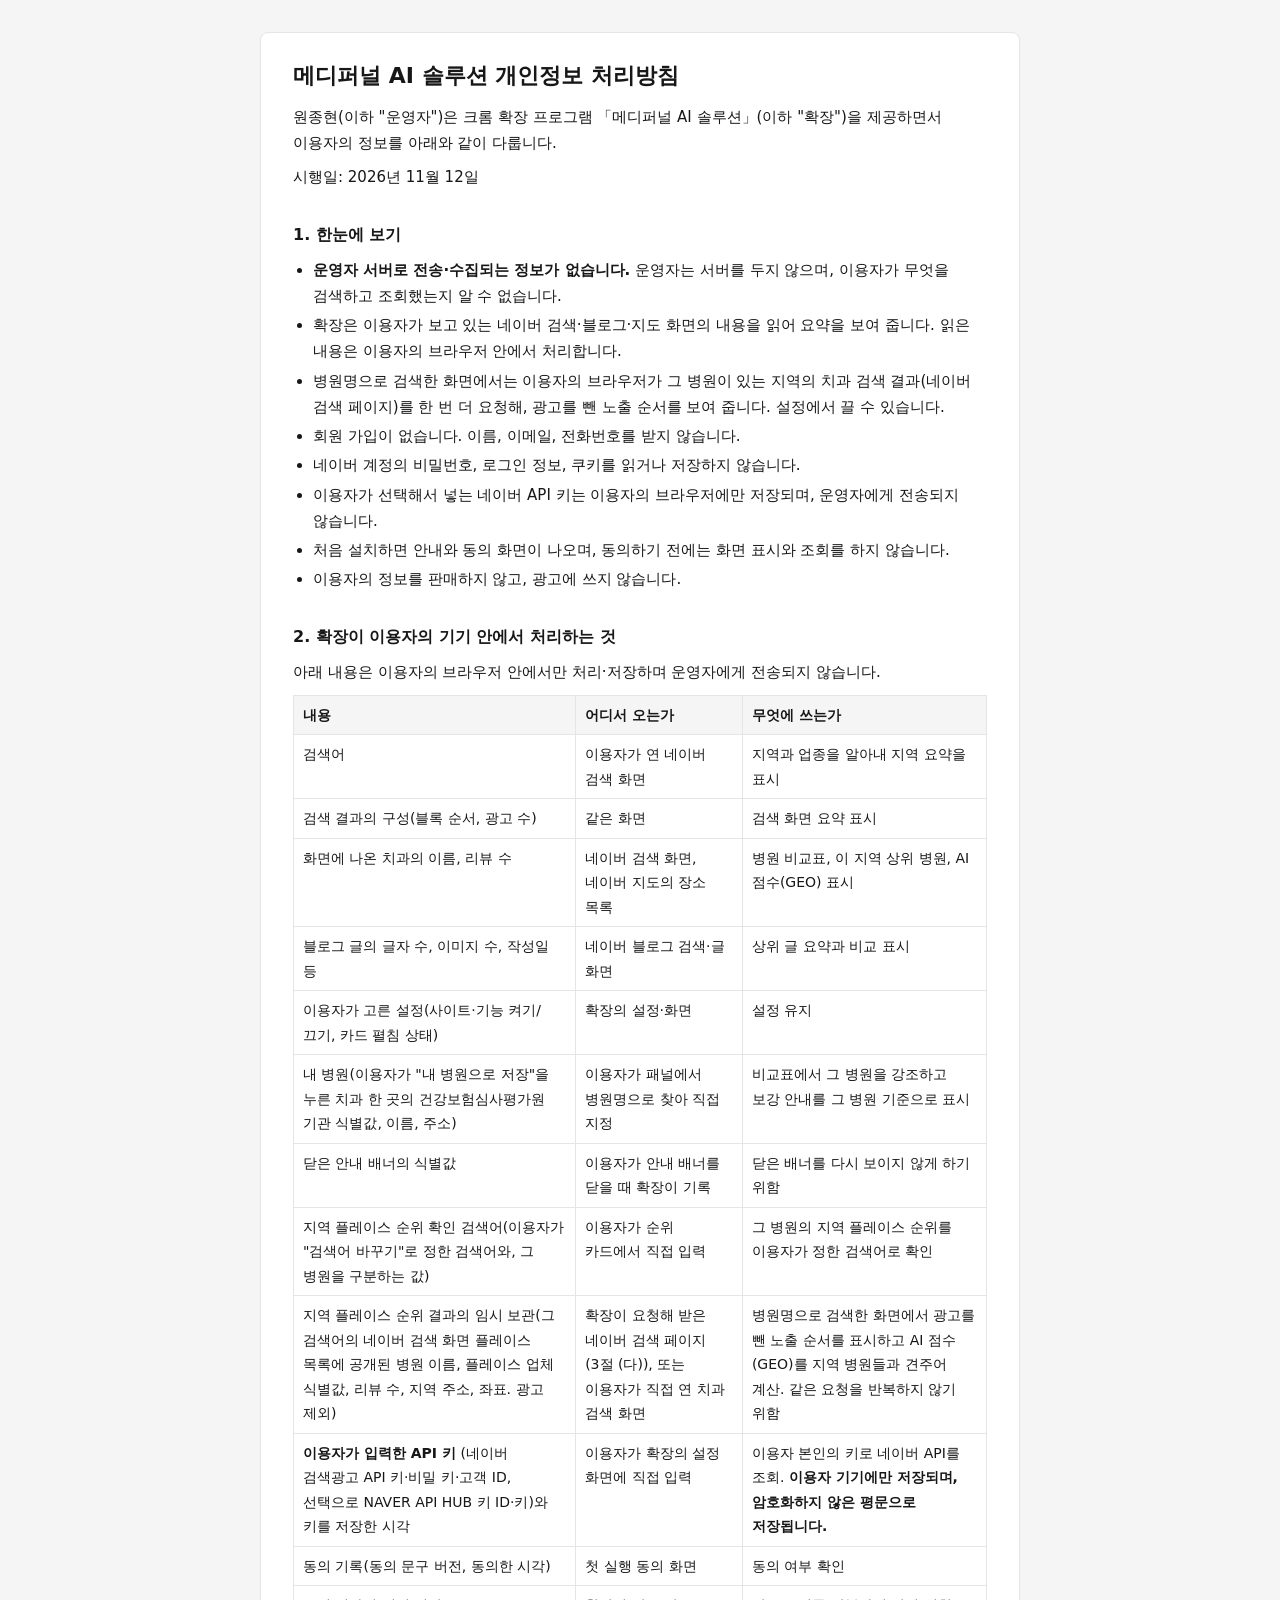
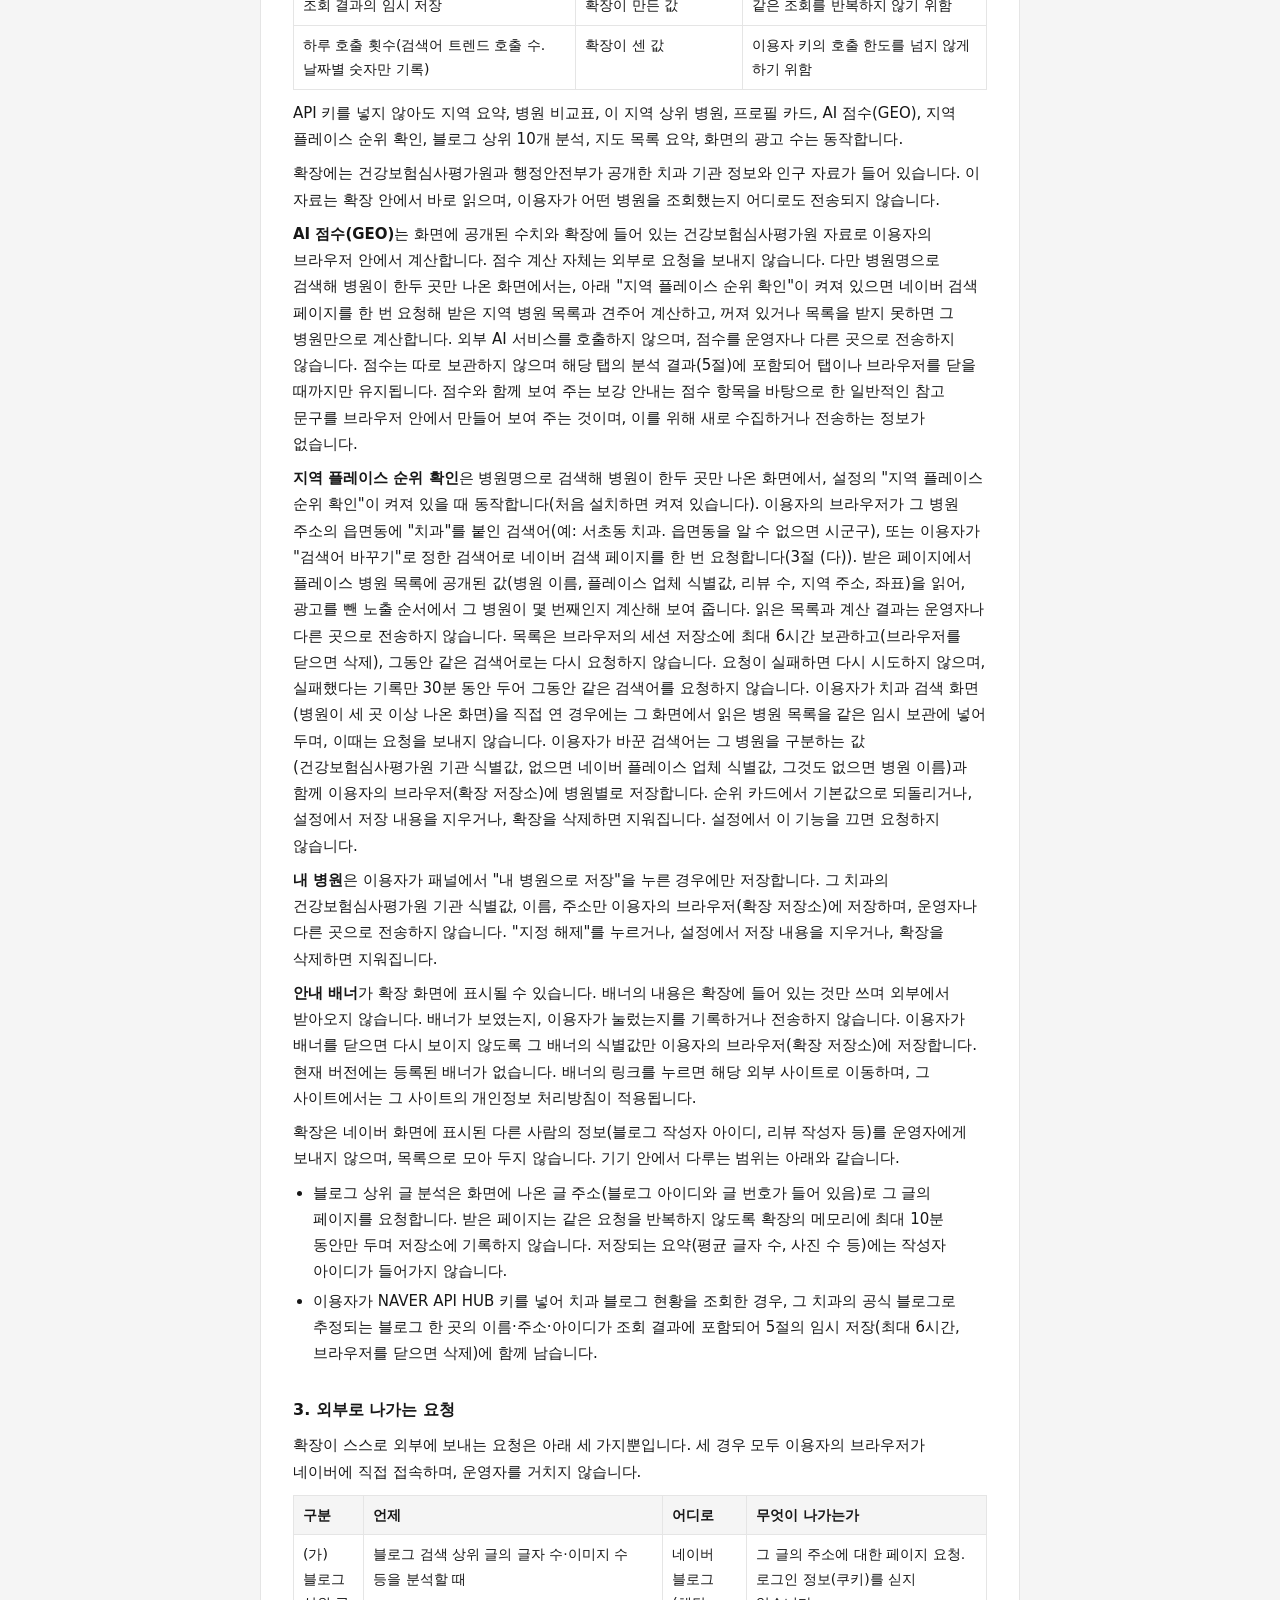
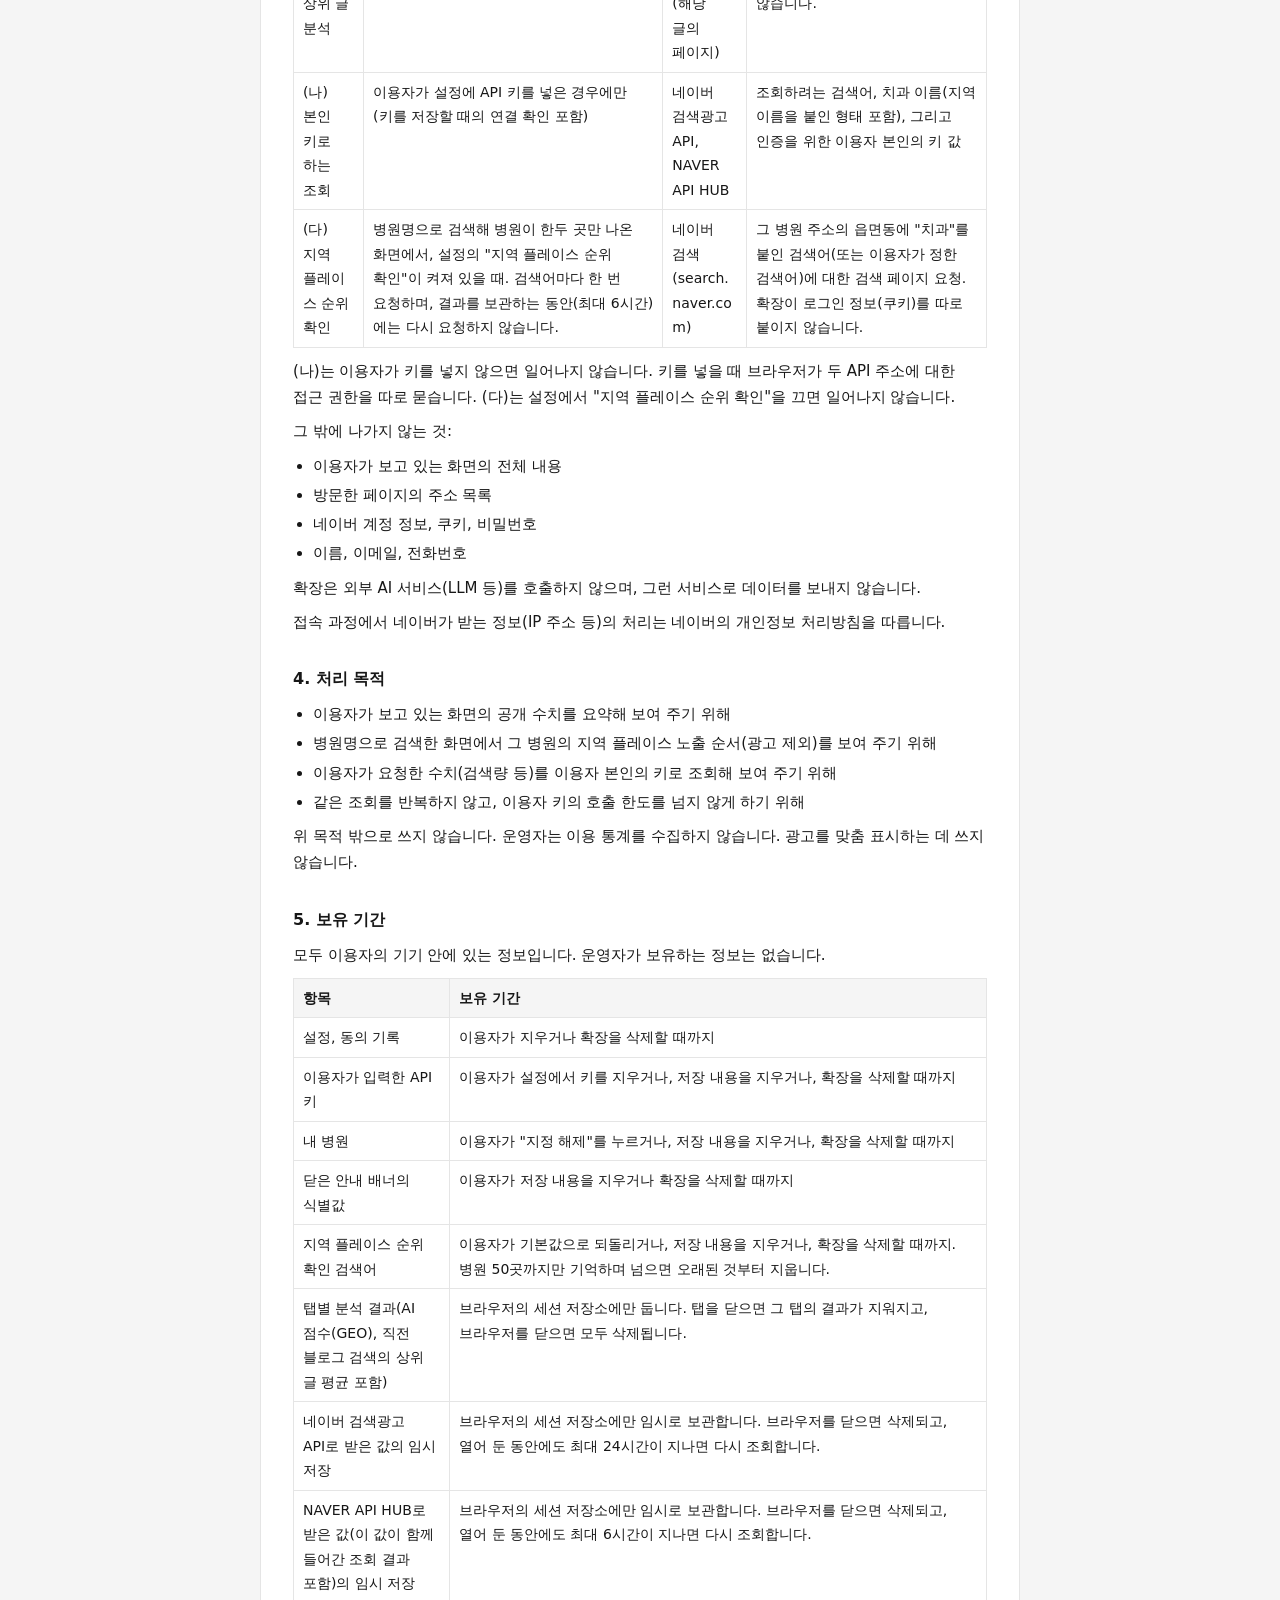
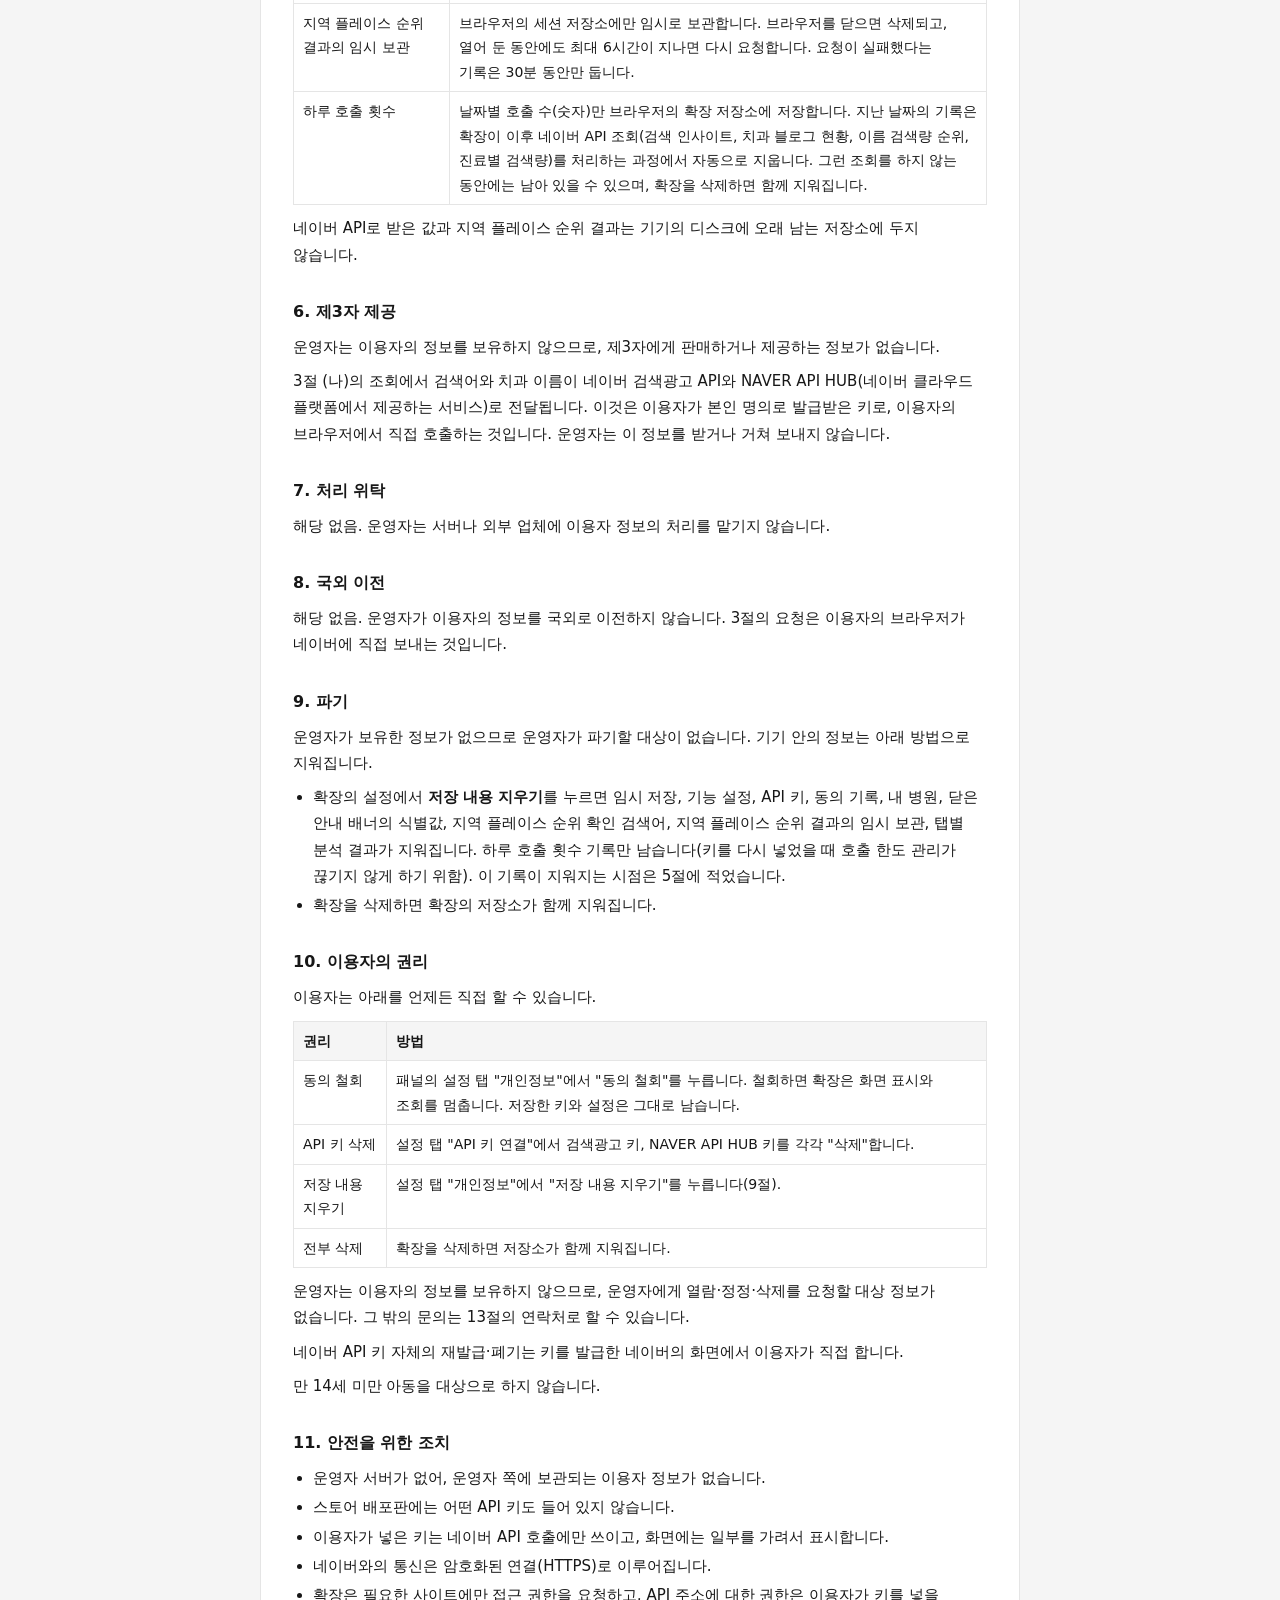
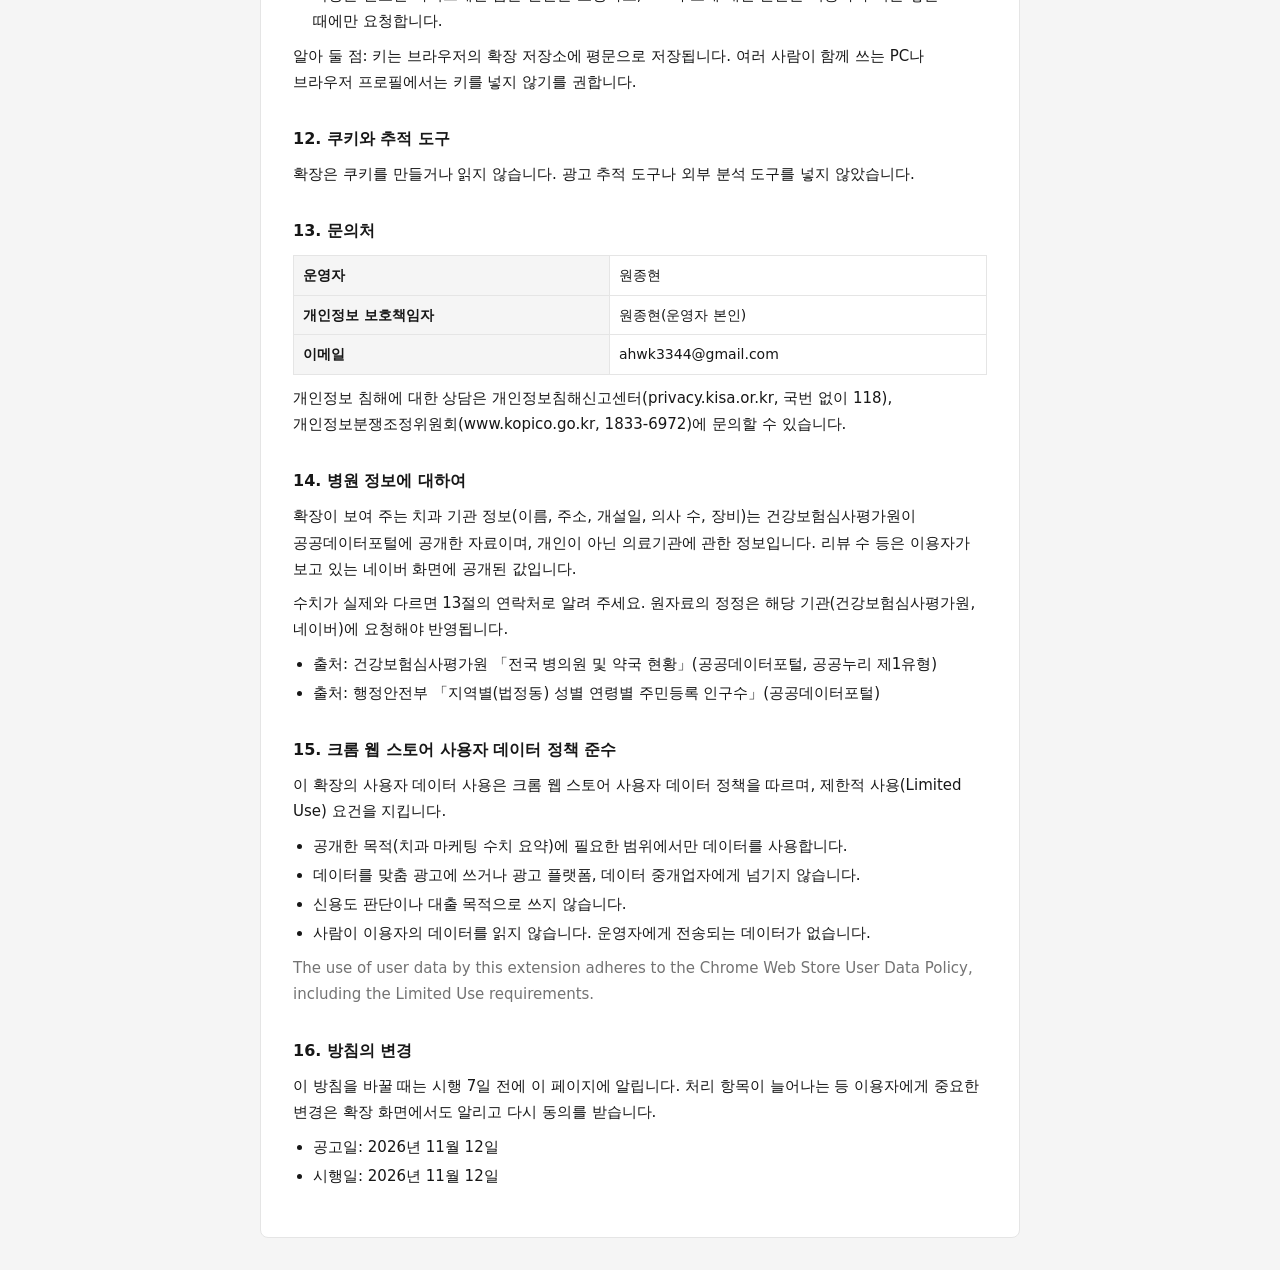
==== commit 5b87ad65: "처리방침 갱신: 지역 플레이스 순위 확인 (네이버 검색 페이지 요청, 순위 확인 검색어, 순위 결과 임시 보관) Co-Authored-By: Claude Fable 5.2 <nor" ====
--- a/index.html
+++ b/index.html
@@ -55,6 +55,7 @@
       <ul>
         <li><strong>운영자 서버로 전송·수집되는 정보가 없습니다.</strong> 운영자는 서버를 두지 않으며, 이용자가 무엇을 검색하고 조회했는지 알 수 없습니다.</li>
         <li>확장은 이용자가 보고 있는 네이버 검색·블로그·지도 화면의 내용을 읽어 요약을 보여 줍니다. 읽은 내용은 이용자의 브라우저 안에서 처리합니다.</li>
+        <li>병원명으로 검색한 화면에서는 이용자의 브라우저가 그 병원이 있는 지역의 치과 검색 결과(네이버 검색 페이지)를 한 번 더 요청해, 광고를 뺀 노출 순서를 보여 줍니다. 설정에서 끌 수 있습니다.</li>
         <li>회원 가입이 없습니다. 이름, 이메일, 전화번호를 받지 않습니다.</li>
         <li>네이버 계정의 비밀번호, 로그인 정보, 쿠키를 읽거나 저장하지 않습니다.</li>
         <li>이용자가 선택해서 넣는 네이버 API 키는 이용자의 브라우저에만 저장되며, 운영자에게 전송되지 않습니다.</li>
@@ -109,6 +110,16 @@
             <td>닫은 배너를 다시 보이지 않게 하기 위함</td>
           </tr>
           <tr>
+            <td>지역 플레이스 순위 확인 검색어(이용자가 "검색어 바꾸기"로 정한 검색어와, 그 병원을 구분하는 값)</td>
+            <td>이용자가 순위 카드에서 직접 입력</td>
+            <td>그 병원의 지역 플레이스 순위를 이용자가 정한 검색어로 확인</td>
+          </tr>
+          <tr>
+            <td>지역 플레이스 순위 결과의 임시 보관(그 검색어의 네이버 검색 화면 플레이스 목록에 공개된 병원 이름, 플레이스 업체 식별값, 리뷰 수, 지역 주소, 좌표. 광고 제외)</td>
+            <td>확장이 요청해 받은 네이버 검색 페이지(3절 (다)), 또는 이용자가 직접 연 치과 검색 화면</td>
+            <td>병원명으로 검색한 화면에서 광고를 뺀 노출 순서를 표시하고 AI 점수(GEO)를 지역 병원들과 견주어 계산. 같은 요청을 반복하지 않기 위함</td>
+          </tr>
+          <tr>
             <td><strong>이용자가 입력한 API 키</strong> (네이버 검색광고 API 키·비밀 키·고객 ID, 선택으로 NAVER API HUB 키 ID·키)와 키를 저장한 시각</td>
             <td>이용자가 확장의 설정 화면에 직접 입력</td>
             <td>
@@ -132,12 +143,13 @@
           </tr>
         </tbody>
       </table></div>
-      <p>API 키를 넣지 않아도 지역 요약, 병원 비교표, 이 지역 상위 병원, 프로필 카드, AI 점수(GEO), 블로그 상위 10개 분석, 지도 목록 요약, 화면의 광고 수는 동작합니다.</p>
+      <p>API 키를 넣지 않아도 지역 요약, 병원 비교표, 이 지역 상위 병원, 프로필 카드, AI 점수(GEO), 지역 플레이스 순위 확인, 블로그 상위 10개 분석, 지도 목록 요약, 화면의 광고 수는 동작합니다.</p>
       <p>
         확장에는 건강보험심사평가원과 행정안전부가 공개한 치과 기관 정보와 인구 자료가 들어 있습니다. 이 자료는 확장 안에서 바로 읽으며, 이용자가 어떤
         병원을 조회했는지 어디로도 전송되지 않습니다.
       </p>
-      <p><strong>AI 점수(GEO)</strong>는 이용자가 보고 있는 화면에 공개된 수치와 확장에 들어 있는 건강보험심사평가원 자료만으로 이용자의 브라우저 안에서 계산합니다. 병원명으로 검색해 병원이 한두 곳만 나온 화면에서 그 병원의 점수를 계산하는 경우에도 같습니다. 이 계산을 위해 외부로 보내는 요청이 없고, 외부 AI 서비스를 호출하지 않으며, 점수를 운영자나 다른 곳으로 전송하지 않습니다. 점수는 따로 보관하지 않으며 해당 탭의 분석 결과(5절)에 포함되어 탭이나 브라우저를 닫을 때까지만 유지됩니다. 점수와 함께 보여 주는 보강 안내는 점수 항목을 바탕으로 한 일반적인 참고 문구를 브라우저 안에서 만들어 보여 주는 것이며, 이를 위해 새로 수집하거나 전송하는 정보가 없습니다. 이 기능으로 처리하는 항목이 늘어나지 않습니다.</p>
+      <p><strong>AI 점수(GEO)</strong>는 화면에 공개된 수치와 확장에 들어 있는 건강보험심사평가원 자료로 이용자의 브라우저 안에서 계산합니다. 점수 계산 자체는 외부로 요청을 보내지 않습니다. 다만 병원명으로 검색해 병원이 한두 곳만 나온 화면에서는, 아래 "지역 플레이스 순위 확인"이 켜져 있으면 네이버 검색 페이지를 한 번 요청해 받은 지역 병원 목록과 견주어 계산하고, 꺼져 있거나 목록을 받지 못하면 그 병원만으로 계산합니다. 외부 AI 서비스를 호출하지 않으며, 점수를 운영자나 다른 곳으로 전송하지 않습니다. 점수는 따로 보관하지 않으며 해당 탭의 분석 결과(5절)에 포함되어 탭이나 브라우저를 닫을 때까지만 유지됩니다. 점수와 함께 보여 주는 보강 안내는 점수 항목을 바탕으로 한 일반적인 참고 문구를 브라우저 안에서 만들어 보여 주는 것이며, 이를 위해 새로 수집하거나 전송하는 정보가 없습니다.</p>
+      <p><strong>지역 플레이스 순위 확인</strong>은 병원명으로 검색해 병원이 한두 곳만 나온 화면에서, 설정의 "지역 플레이스 순위 확인"이 켜져 있을 때 동작합니다(처음 설치하면 켜져 있습니다). 이용자의 브라우저가 그 병원 주소의 읍면동에 "치과"를 붙인 검색어(예: 서초동 치과. 읍면동을 알 수 없으면 시군구), 또는 이용자가 "검색어 바꾸기"로 정한 검색어로 네이버 검색 페이지를 한 번 요청합니다(3절 (다)). 받은 페이지에서 플레이스 병원 목록에 공개된 값(병원 이름, 플레이스 업체 식별값, 리뷰 수, 지역 주소, 좌표)을 읽어, 광고를 뺀 노출 순서에서 그 병원이 몇 번째인지 계산해 보여 줍니다. 읽은 목록과 계산 결과는 운영자나 다른 곳으로 전송하지 않습니다. 목록은 브라우저의 세션 저장소에 최대 6시간 보관하고(브라우저를 닫으면 삭제), 그동안 같은 검색어로는 다시 요청하지 않습니다. 요청이 실패하면 다시 시도하지 않으며, 실패했다는 기록만 30분 동안 두어 그동안 같은 검색어를 요청하지 않습니다. 이용자가 치과 검색 화면(병원이 세 곳 이상 나온 화면)을 직접 연 경우에는 그 화면에서 읽은 병원 목록을 같은 임시 보관에 넣어 두며, 이때는 요청을 보내지 않습니다. 이용자가 바꾼 검색어는 그 병원을 구분하는 값(건강보험심사평가원 기관 식별값, 없으면 네이버 플레이스 업체 식별값, 그것도 없으면 병원 이름)과 함께 이용자의 브라우저(확장 저장소)에 병원별로 저장합니다. 순위 카드에서 기본값으로 되돌리거나, 설정에서 저장 내용을 지우거나, 확장을 삭제하면 지워집니다. 설정에서 이 기능을 끄면 요청하지 않습니다.</p>
       <p><strong>내 병원</strong>은 이용자가 패널에서 "내 병원으로 저장"을 누른 경우에만 저장합니다. 그 치과의 건강보험심사평가원 기관 식별값, 이름, 주소만 이용자의 브라우저(확장 저장소)에 저장하며, 운영자나 다른 곳으로 전송하지 않습니다. "지정 해제"를 누르거나, 설정에서 저장 내용을 지우거나, 확장을 삭제하면 지워집니다.</p>
       <p><strong>안내 배너</strong>가 확장 화면에 표시될 수 있습니다. 배너의 내용은 확장에 들어 있는 것만 쓰며 외부에서 받아오지 않습니다. 배너가 보였는지, 이용자가 눌렀는지를 기록하거나 전송하지 않습니다. 이용자가 배너를 닫으면 다시 보이지 않도록 그 배너의 식별값만 이용자의 브라우저(확장 저장소)에 저장합니다. 현재 버전에는 등록된 배너가 없습니다. 배너의 링크를 누르면 해당 외부 사이트로 이동하며, 그 사이트에서는 그 사이트의 개인정보 처리방침이 적용됩니다.</p>
       <p>확장은 네이버 화면에 표시된 다른 사람의 정보(블로그 작성자 아이디, 리뷰 작성자 등)를 운영자에게 보내지 않으며, 목록으로 모아 두지 않습니다. 기기 안에서 다루는 범위는 아래와 같습니다.</p>
@@ -154,7 +166,7 @@
       </ul>
 
       <h2>3. 외부로 나가는 요청</h2>
-      <p>확장이 스스로 외부에 보내는 요청은 아래 두 가지뿐입니다. 두 경우 모두 이용자의 브라우저가 네이버에 직접 접속하며, 운영자를 거치지 않습니다.</p>
+      <p>확장이 스스로 외부에 보내는 요청은 아래 세 가지뿐입니다. 세 경우 모두 이용자의 브라우저가 네이버에 직접 접속하며, 운영자를 거치지 않습니다.</p>
       <div class="table-wrap"><table>
         <thead>
           <tr>
@@ -177,9 +189,15 @@
             <td>네이버 검색광고 API, NAVER API HUB</td>
             <td>조회하려는 검색어, 치과 이름(지역 이름을 붙인 형태 포함), 그리고 인증을 위한 이용자 본인의 키 값</td>
           </tr>
+          <tr>
+            <td>(다) 지역 플레이스 순위 확인</td>
+            <td>병원명으로 검색해 병원이 한두 곳만 나온 화면에서, 설정의 "지역 플레이스 순위 확인"이 켜져 있을 때. 검색어마다 한 번 요청하며, 결과를 보관하는 동안(최대 6시간)에는 다시 요청하지 않습니다.</td>
+            <td>네이버 검색(search.naver.com)</td>
+            <td>그 병원 주소의 읍면동에 "치과"를 붙인 검색어(또는 이용자가 정한 검색어)에 대한 검색 페이지 요청. 확장이 로그인 정보(쿠키)를 따로 붙이지 않습니다.</td>
+          </tr>
         </tbody>
       </table></div>
-      <p>(나)는 이용자가 키를 넣지 않으면 일어나지 않습니다. 키를 넣을 때 브라우저가 두 API 주소에 대한 접근 권한을 따로 묻습니다.</p>
+      <p>(나)는 이용자가 키를 넣지 않으면 일어나지 않습니다. 키를 넣을 때 브라우저가 두 API 주소에 대한 접근 권한을 따로 묻습니다. (다)는 설정에서 "지역 플레이스 순위 확인"을 끄면 일어나지 않습니다.</p>
       <p>그 밖에 나가지 않는 것:</p>
       <ul>
         <li>이용자가 보고 있는 화면의 전체 내용</li>
@@ -193,6 +211,7 @@
       <h2>4. 처리 목적</h2>
       <ul>
         <li>이용자가 보고 있는 화면의 공개 수치를 요약해 보여 주기 위해</li>
+        <li>병원명으로 검색한 화면에서 그 병원의 지역 플레이스 노출 순서(광고 제외)를 보여 주기 위해</li>
         <li>이용자가 요청한 수치(검색량 등)를 이용자 본인의 키로 조회해 보여 주기 위해</li>
         <li>같은 조회를 반복하지 않고, 이용자 키의 호출 한도를 넘지 않게 하기 위해</li>
       </ul>
@@ -225,6 +244,10 @@
             <td>이용자가 저장 내용을 지우거나 확장을 삭제할 때까지</td>
           </tr>
           <tr>
+            <td>지역 플레이스 순위 확인 검색어</td>
+            <td>이용자가 기본값으로 되돌리거나, 저장 내용을 지우거나, 확장을 삭제할 때까지. 병원 50곳까지만 기억하며 넘으면 오래된 것부터 지웁니다.</td>
+          </tr>
+          <tr>
             <td>탭별 분석 결과(AI 점수(GEO), 직전 블로그 검색의 상위 글 평균 포함)</td>
             <td>브라우저의 세션 저장소에만 둡니다. 탭을 닫으면 그 탭의 결과가 지워지고, 브라우저를 닫으면 모두 삭제됩니다.</td>
           </tr>
@@ -235,6 +258,10 @@
           <tr>
             <td>NAVER API HUB로 받은 값(이 값이 함께 들어간 조회 결과 포함)의 임시 저장</td>
             <td>브라우저의 세션 저장소에만 임시로 보관합니다. 브라우저를 닫으면 삭제되고, 열어 둔 동안에도 최대 6시간이 지나면 다시 조회합니다.</td>
+          </tr>
+          <tr>
+            <td>지역 플레이스 순위 결과의 임시 보관</td>
+            <td>브라우저의 세션 저장소에만 임시로 보관합니다. 브라우저를 닫으면 삭제되고, 열어 둔 동안에도 최대 6시간이 지나면 다시 요청합니다. 요청이 실패했다는 기록은 30분 동안만 둡니다.</td>
           </tr>
           <tr>
             <td>하루 호출 횟수</td>
@@ -246,7 +273,7 @@
           </tr>
         </tbody>
       </table></div>
-      <p>네이버 API로 받은 값은 기기의 디스크에 오래 남는 저장소에 두지 않습니다.</p>
+      <p>네이버 API로 받은 값과 지역 플레이스 순위 결과는 기기의 디스크에 오래 남는 저장소에 두지 않습니다.</p>
 
       <h2>6. 제3자 제공</h2>
       <p>운영자는 이용자의 정보를 보유하지 않으므로, 제3자에게 판매하거나 제공하는 정보가 없습니다.</p>
@@ -265,7 +292,7 @@
       <p>운영자가 보유한 정보가 없으므로 운영자가 파기할 대상이 없습니다. 기기 안의 정보는 아래 방법으로 지워집니다.</p>
       <ul>
         <li>
-          확장의 설정에서 <strong>저장 내용 지우기</strong>를 누르면 임시 저장, 기능 설정, API 키, 동의 기록, 내 병원, 닫은 안내 배너의 식별값, 탭별 분석 결과가 지워집니다. 하루 호출 횟수
+          확장의 설정에서 <strong>저장 내용 지우기</strong>를 누르면 임시 저장, 기능 설정, API 키, 동의 기록, 내 병원, 닫은 안내 배너의 식별값, 지역 플레이스 순위 확인 검색어, 지역 플레이스 순위 결과의 임시 보관, 탭별 분석 결과가 지워집니다. 하루 호출 횟수
           기록만 남습니다(키를 다시 넣었을 때 호출 한도 관리가 끊기지 않게 하기 위함). 이 기록이 지워지는 시점은 5절에 적었습니다.
         </li>
         <li>확장을 삭제하면 확장의 저장소가 함께 지워집니다.</li>
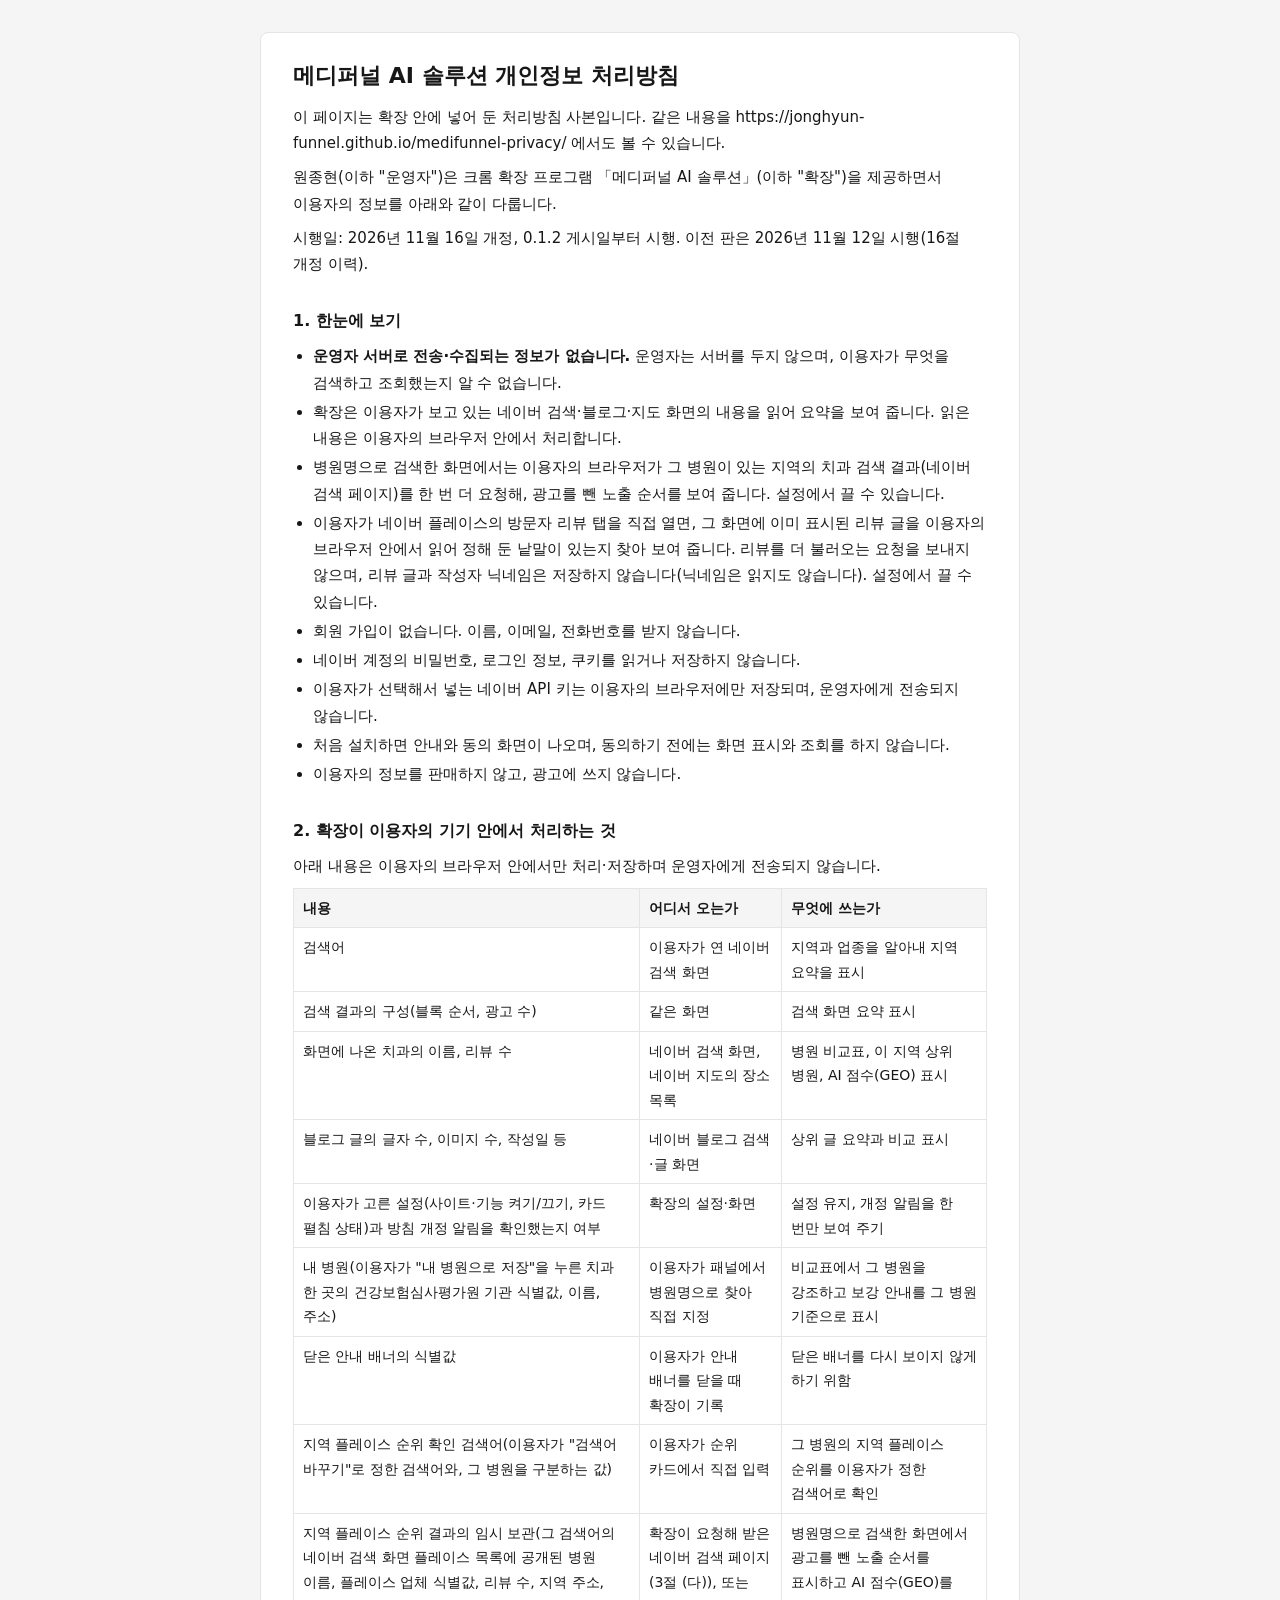
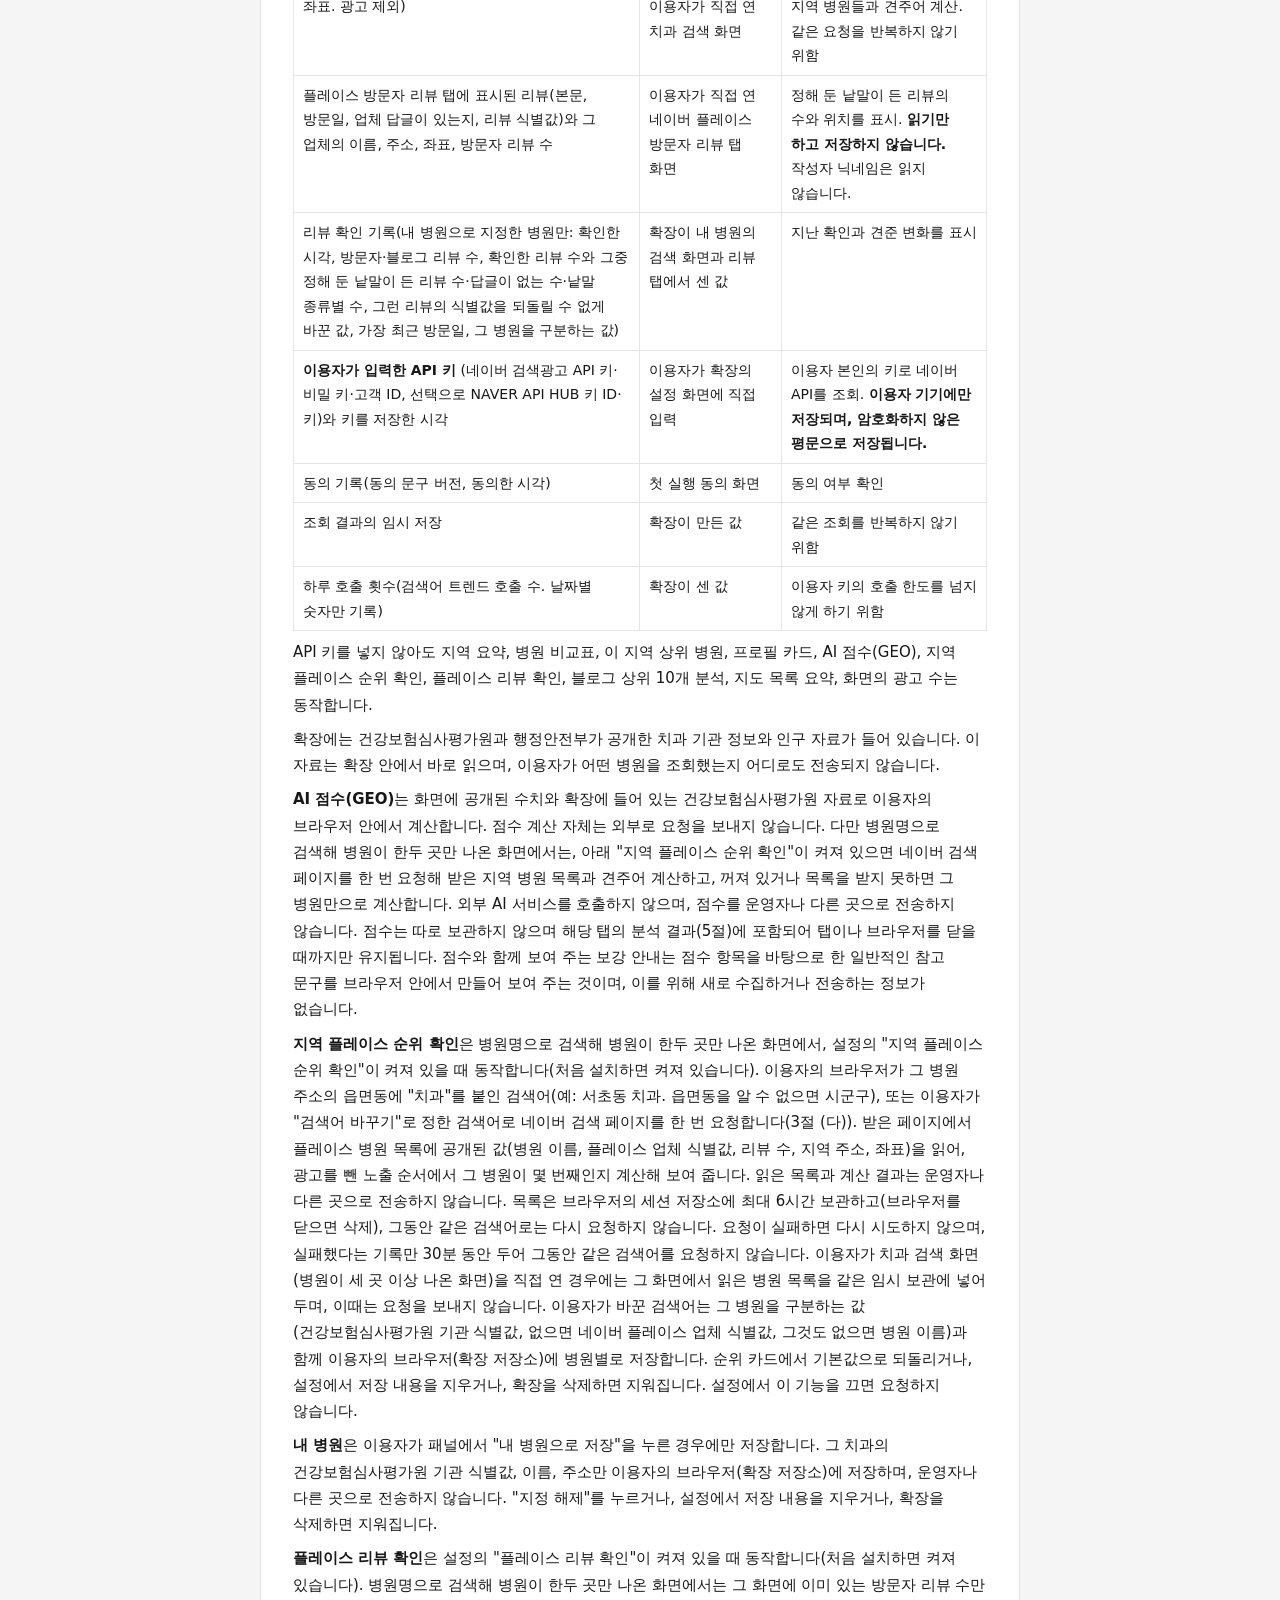
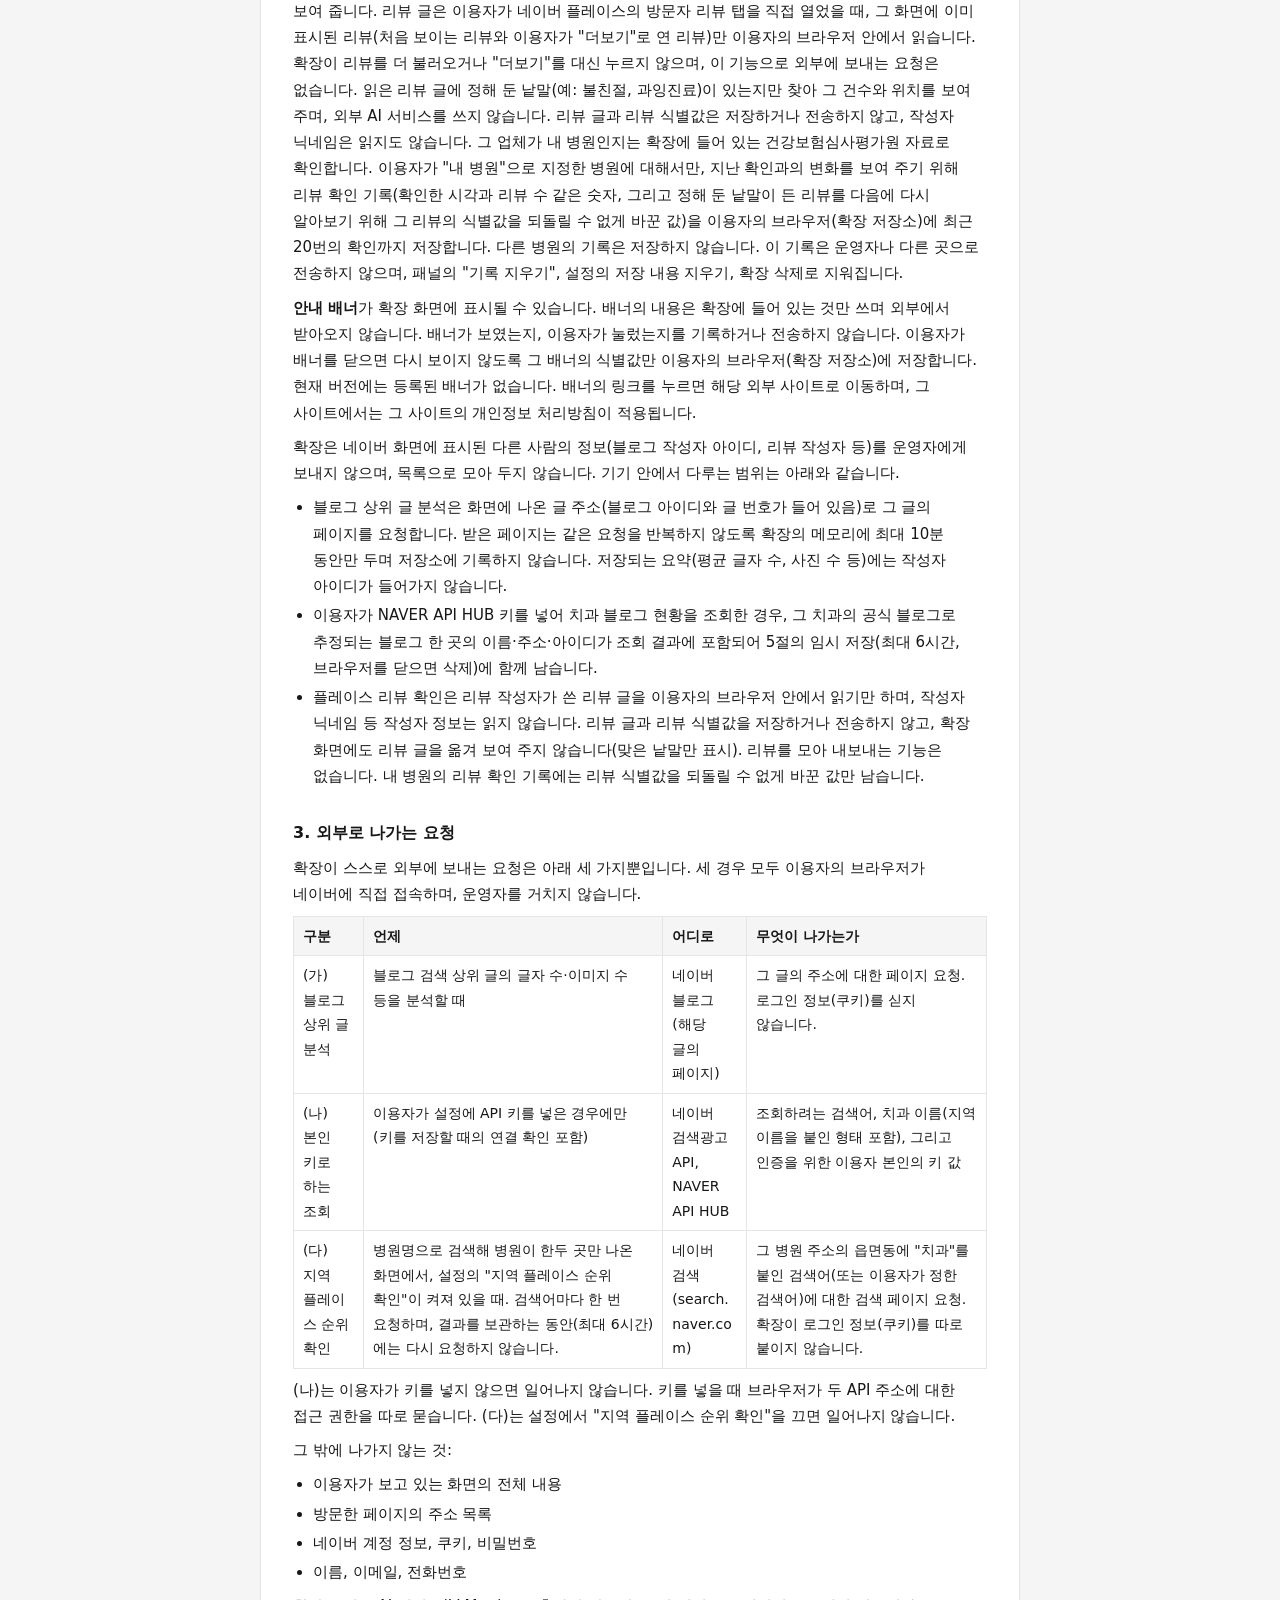
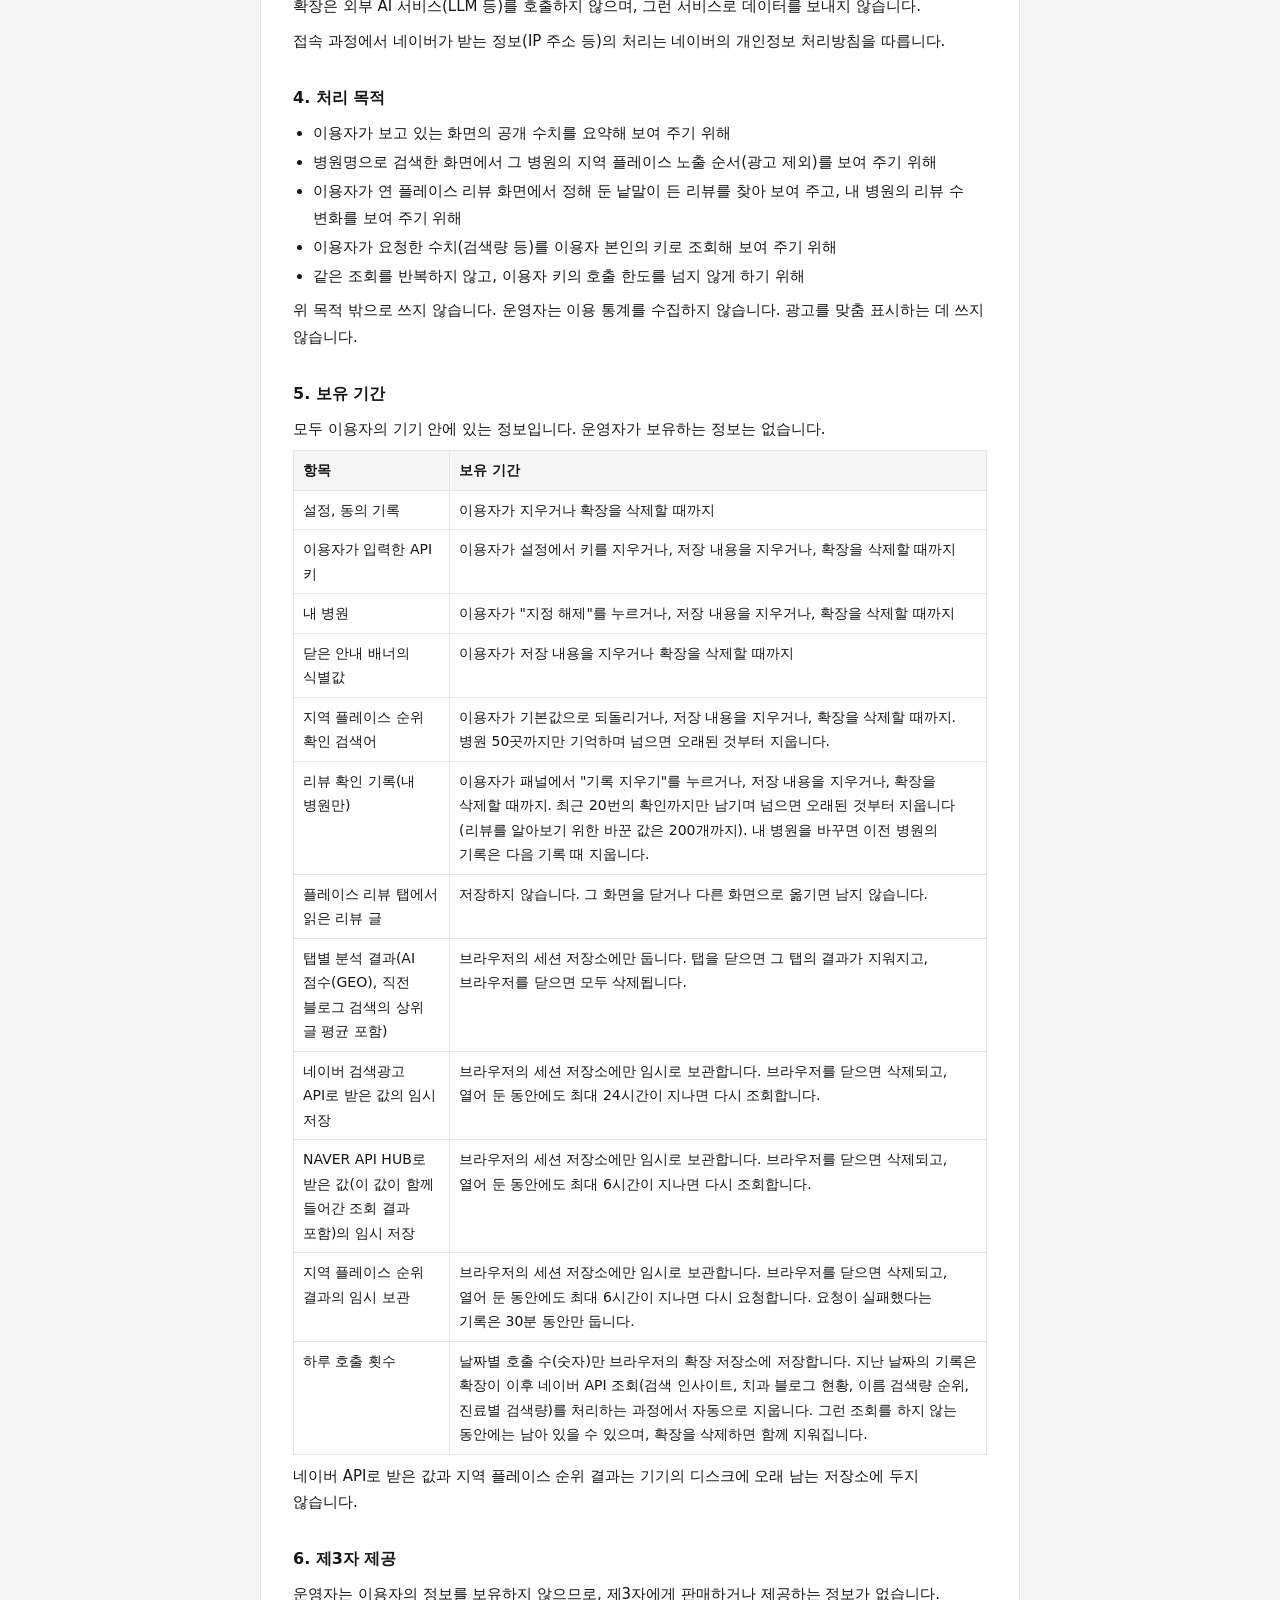
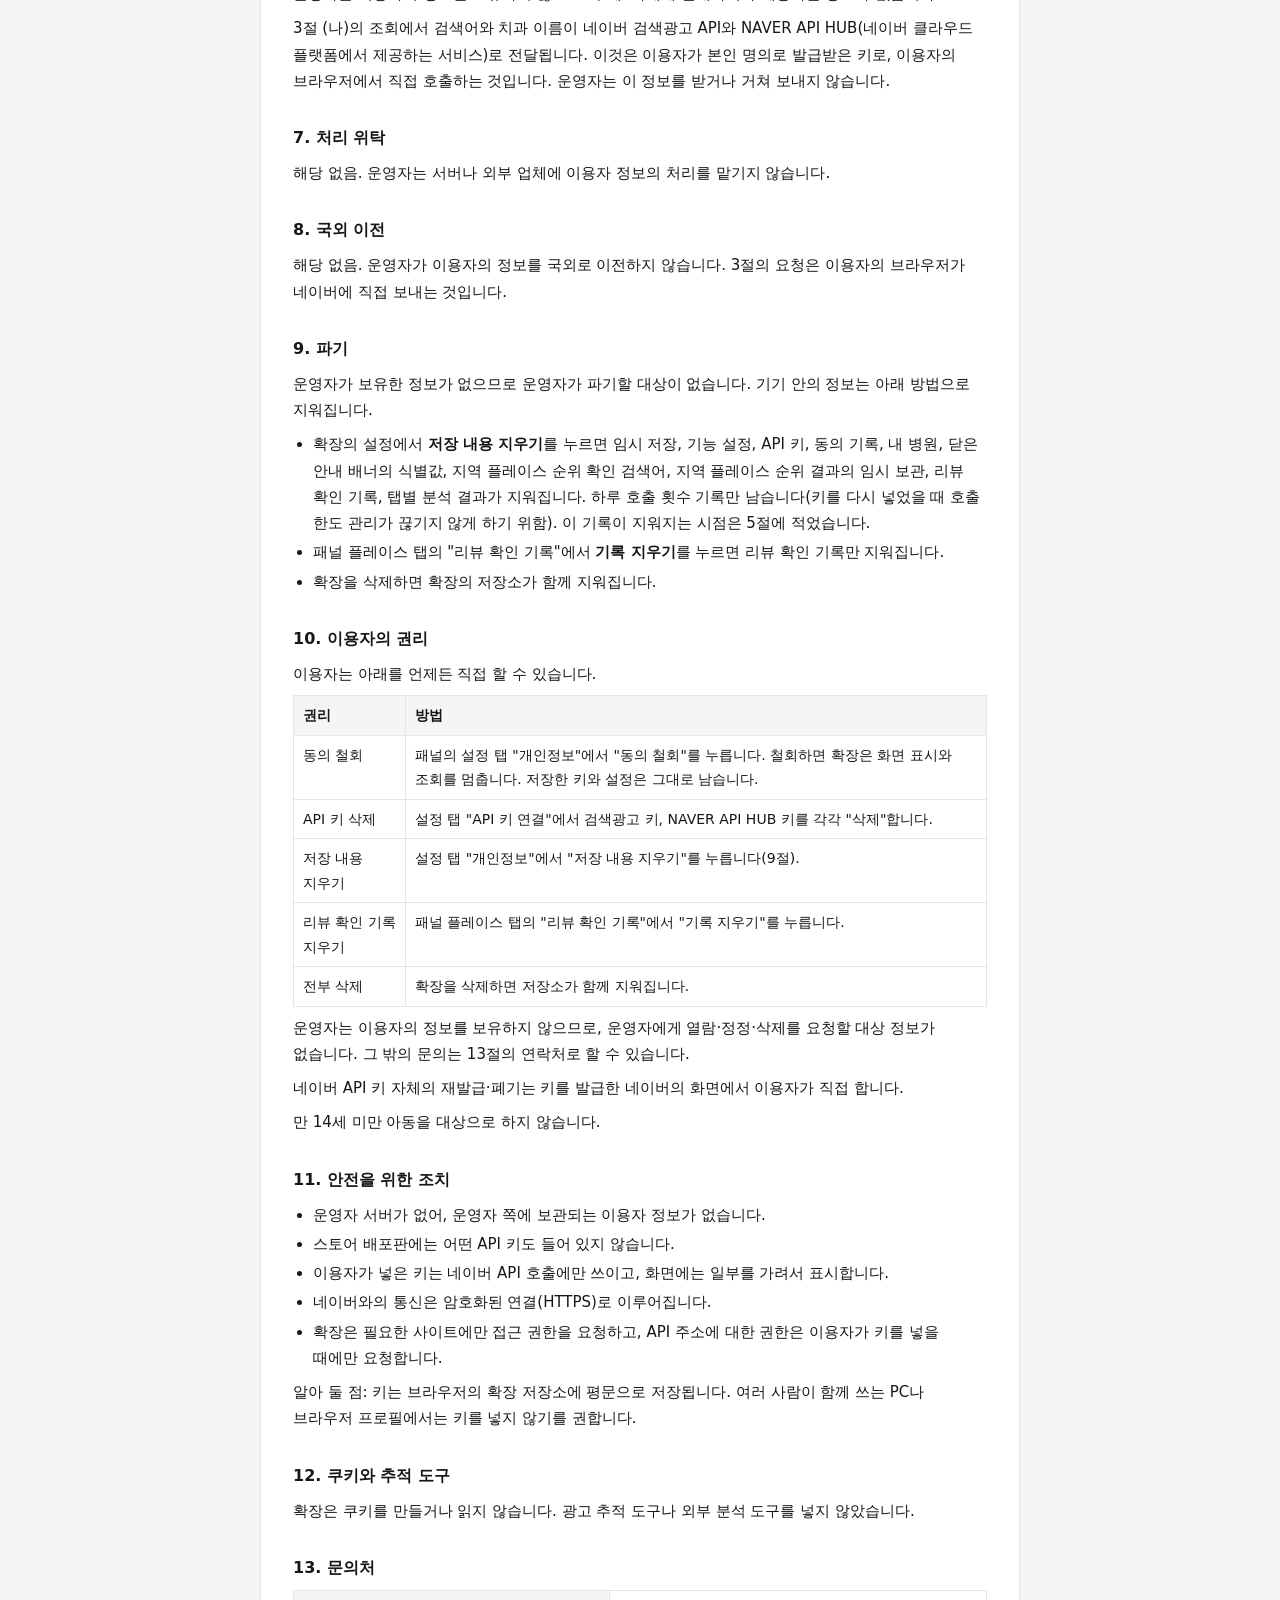
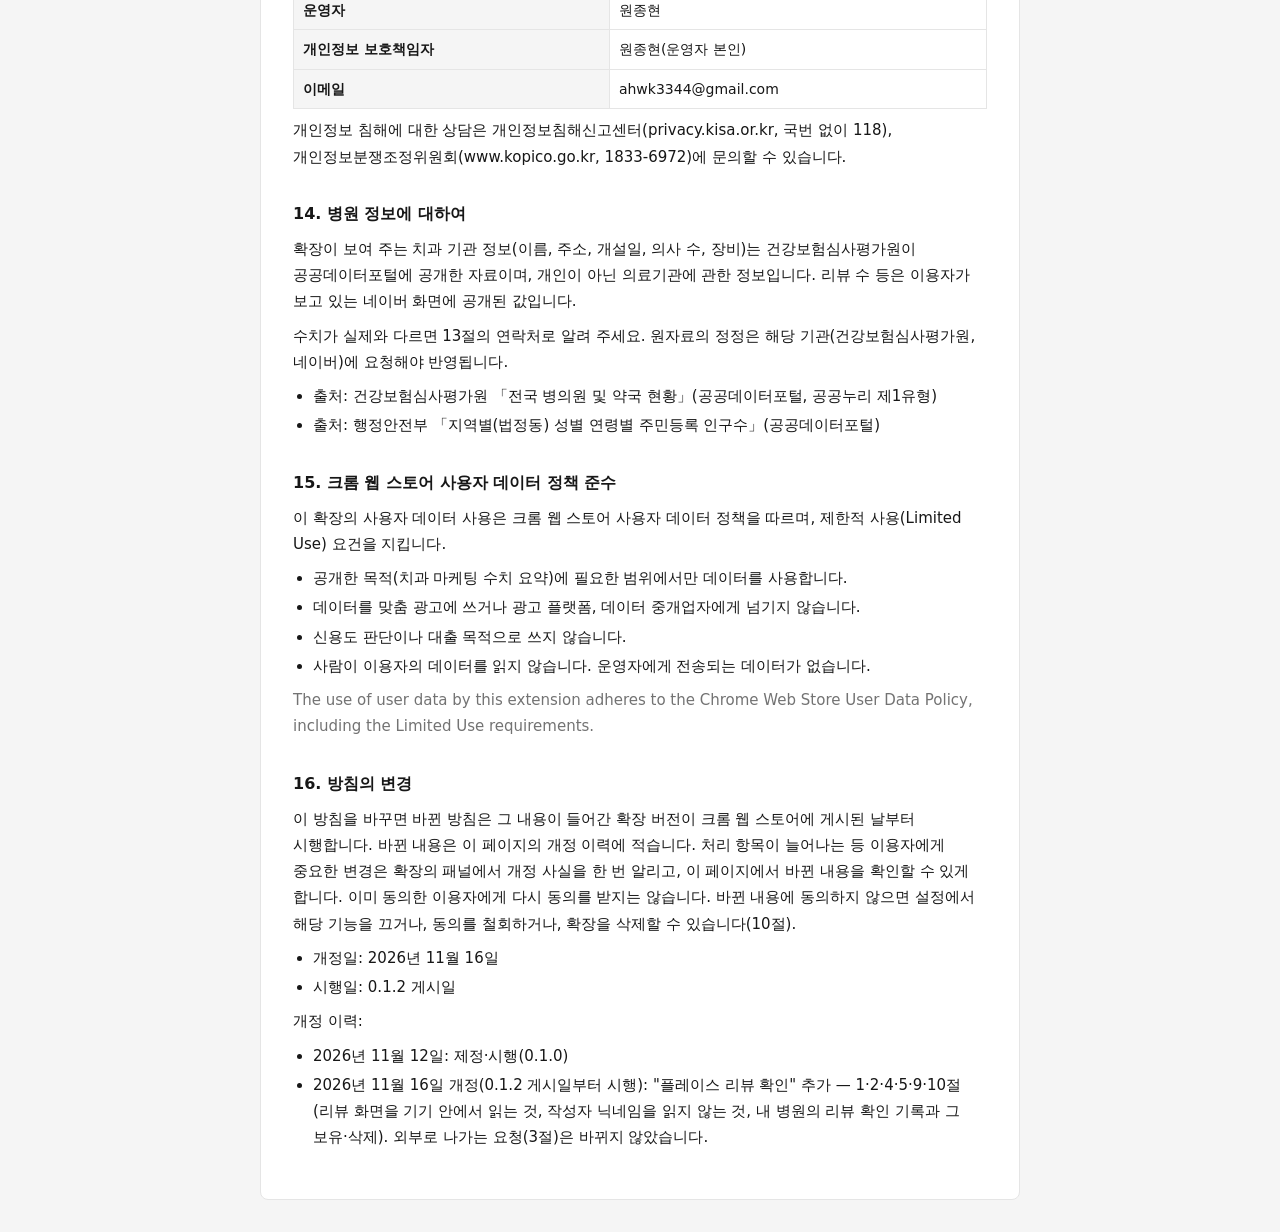
==== commit 26820c61: "처리방침 갱신: 플레이스 리뷰 확인, 개정 알림 (2026-11-16 개정, 0.1.2 게시일부터 시행)" ====
--- a/index.html
+++ b/index.html
@@ -46,16 +46,21 @@
   <body>
     <main>
       <h1>메디퍼널 AI 솔루션 개인정보 처리방침</h1>
+      <p class="notice">
+        이 페이지는 확장 안에 넣어 둔 처리방침 사본입니다. 같은 내용을 https://jonghyun-funnel.github.io/medifunnel-privacy/ 에서도 볼 수 있습니다.
+      </p>
+
       <p>
         원종현(이하 "운영자")은 크롬 확장 프로그램 「메디퍼널 AI 솔루션」(이하 "확장")을 제공하면서 이용자의 정보를 아래와 같이 다룹니다.
       </p>
-      <p>시행일: 2026년 11월 12일</p>
+      <p>시행일: 2026년 11월 16일 개정, 0.1.2 게시일부터 시행. 이전 판은 2026년 11월 12일 시행(16절 개정 이력).</p>
 
       <h2>1. 한눈에 보기</h2>
       <ul>
         <li><strong>운영자 서버로 전송·수집되는 정보가 없습니다.</strong> 운영자는 서버를 두지 않으며, 이용자가 무엇을 검색하고 조회했는지 알 수 없습니다.</li>
         <li>확장은 이용자가 보고 있는 네이버 검색·블로그·지도 화면의 내용을 읽어 요약을 보여 줍니다. 읽은 내용은 이용자의 브라우저 안에서 처리합니다.</li>
         <li>병원명으로 검색한 화면에서는 이용자의 브라우저가 그 병원이 있는 지역의 치과 검색 결과(네이버 검색 페이지)를 한 번 더 요청해, 광고를 뺀 노출 순서를 보여 줍니다. 설정에서 끌 수 있습니다.</li>
+        <li>이용자가 네이버 플레이스의 방문자 리뷰 탭을 직접 열면, 그 화면에 이미 표시된 리뷰 글을 이용자의 브라우저 안에서 읽어 정해 둔 낱말이 있는지 찾아 보여 줍니다. 리뷰를 더 불러오는 요청을 보내지 않으며, 리뷰 글과 작성자 닉네임은 저장하지 않습니다(닉네임은 읽지도 않습니다). 설정에서 끌 수 있습니다.</li>
         <li>회원 가입이 없습니다. 이름, 이메일, 전화번호를 받지 않습니다.</li>
         <li>네이버 계정의 비밀번호, 로그인 정보, 쿠키를 읽거나 저장하지 않습니다.</li>
         <li>이용자가 선택해서 넣는 네이버 API 키는 이용자의 브라우저에만 저장되며, 운영자에게 전송되지 않습니다.</li>
@@ -65,7 +70,7 @@
 
       <h2>2. 확장이 이용자의 기기 안에서 처리하는 것</h2>
       <p>아래 내용은 이용자의 브라우저 안에서만 처리·저장하며 운영자에게 전송되지 않습니다.</p>
-      <div class="table-wrap"><table>
+      <table>
         <thead>
           <tr>
             <th>내용</th>
@@ -95,9 +100,9 @@
             <td>상위 글 요약과 비교 표시</td>
           </tr>
           <tr>
-            <td>이용자가 고른 설정(사이트·기능 켜기/끄기, 카드 펼침 상태)</td>
+            <td>이용자가 고른 설정(사이트·기능 켜기/끄기, 카드 펼침 상태)과 방침 개정 알림을 확인했는지 여부</td>
             <td>확장의 설정·화면</td>
-            <td>설정 유지</td>
+            <td>설정 유지, 개정 알림을 한 번만 보여 주기</td>
           </tr>
           <tr>
             <td>내 병원(이용자가 "내 병원으로 저장"을 누른 치과 한 곳의 건강보험심사평가원 기관 식별값, 이름, 주소)</td>
@@ -118,6 +123,16 @@
             <td>지역 플레이스 순위 결과의 임시 보관(그 검색어의 네이버 검색 화면 플레이스 목록에 공개된 병원 이름, 플레이스 업체 식별값, 리뷰 수, 지역 주소, 좌표. 광고 제외)</td>
             <td>확장이 요청해 받은 네이버 검색 페이지(3절 (다)), 또는 이용자가 직접 연 치과 검색 화면</td>
             <td>병원명으로 검색한 화면에서 광고를 뺀 노출 순서를 표시하고 AI 점수(GEO)를 지역 병원들과 견주어 계산. 같은 요청을 반복하지 않기 위함</td>
+          </tr>
+          <tr>
+            <td>플레이스 방문자 리뷰 탭에 표시된 리뷰(본문, 방문일, 업체 답글이 있는지, 리뷰 식별값)와 그 업체의 이름, 주소, 좌표, 방문자 리뷰 수</td>
+            <td>이용자가 직접 연 네이버 플레이스 방문자 리뷰 탭 화면</td>
+            <td>정해 둔 낱말이 든 리뷰의 수와 위치를 표시. <strong>읽기만 하고 저장하지 않습니다.</strong> 작성자 닉네임은 읽지 않습니다.</td>
+          </tr>
+          <tr>
+            <td>리뷰 확인 기록(내 병원으로 지정한 병원만: 확인한 시각, 방문자·블로그 리뷰 수, 확인한 리뷰 수와 그중 정해 둔 낱말이 든 리뷰 수·답글이 없는 수·낱말 종류별 수, 그런 리뷰의 식별값을 되돌릴 수 없게 바꾼 값, 가장 최근 방문일, 그 병원을 구분하는 값)</td>
+            <td>확장이 내 병원의 검색 화면과 리뷰 탭에서 센 값</td>
+            <td>지난 확인과 견준 변화를 표시</td>
           </tr>
           <tr>
             <td><strong>이용자가 입력한 API 키</strong> (네이버 검색광고 API 키·비밀 키·고객 ID, 선택으로 NAVER API HUB 키 ID·키)와 키를 저장한 시각</td>
@@ -142,8 +157,8 @@
             <td>이용자 키의 호출 한도를 넘지 않게 하기 위함</td>
           </tr>
         </tbody>
-      </table></div>
-      <p>API 키를 넣지 않아도 지역 요약, 병원 비교표, 이 지역 상위 병원, 프로필 카드, AI 점수(GEO), 지역 플레이스 순위 확인, 블로그 상위 10개 분석, 지도 목록 요약, 화면의 광고 수는 동작합니다.</p>
+      </table>
+      <p>API 키를 넣지 않아도 지역 요약, 병원 비교표, 이 지역 상위 병원, 프로필 카드, AI 점수(GEO), 지역 플레이스 순위 확인, 플레이스 리뷰 확인, 블로그 상위 10개 분석, 지도 목록 요약, 화면의 광고 수는 동작합니다.</p>
       <p>
         확장에는 건강보험심사평가원과 행정안전부가 공개한 치과 기관 정보와 인구 자료가 들어 있습니다. 이 자료는 확장 안에서 바로 읽으며, 이용자가 어떤
         병원을 조회했는지 어디로도 전송되지 않습니다.
@@ -151,6 +166,7 @@
       <p><strong>AI 점수(GEO)</strong>는 화면에 공개된 수치와 확장에 들어 있는 건강보험심사평가원 자료로 이용자의 브라우저 안에서 계산합니다. 점수 계산 자체는 외부로 요청을 보내지 않습니다. 다만 병원명으로 검색해 병원이 한두 곳만 나온 화면에서는, 아래 "지역 플레이스 순위 확인"이 켜져 있으면 네이버 검색 페이지를 한 번 요청해 받은 지역 병원 목록과 견주어 계산하고, 꺼져 있거나 목록을 받지 못하면 그 병원만으로 계산합니다. 외부 AI 서비스를 호출하지 않으며, 점수를 운영자나 다른 곳으로 전송하지 않습니다. 점수는 따로 보관하지 않으며 해당 탭의 분석 결과(5절)에 포함되어 탭이나 브라우저를 닫을 때까지만 유지됩니다. 점수와 함께 보여 주는 보강 안내는 점수 항목을 바탕으로 한 일반적인 참고 문구를 브라우저 안에서 만들어 보여 주는 것이며, 이를 위해 새로 수집하거나 전송하는 정보가 없습니다.</p>
       <p><strong>지역 플레이스 순위 확인</strong>은 병원명으로 검색해 병원이 한두 곳만 나온 화면에서, 설정의 "지역 플레이스 순위 확인"이 켜져 있을 때 동작합니다(처음 설치하면 켜져 있습니다). 이용자의 브라우저가 그 병원 주소의 읍면동에 "치과"를 붙인 검색어(예: 서초동 치과. 읍면동을 알 수 없으면 시군구), 또는 이용자가 "검색어 바꾸기"로 정한 검색어로 네이버 검색 페이지를 한 번 요청합니다(3절 (다)). 받은 페이지에서 플레이스 병원 목록에 공개된 값(병원 이름, 플레이스 업체 식별값, 리뷰 수, 지역 주소, 좌표)을 읽어, 광고를 뺀 노출 순서에서 그 병원이 몇 번째인지 계산해 보여 줍니다. 읽은 목록과 계산 결과는 운영자나 다른 곳으로 전송하지 않습니다. 목록은 브라우저의 세션 저장소에 최대 6시간 보관하고(브라우저를 닫으면 삭제), 그동안 같은 검색어로는 다시 요청하지 않습니다. 요청이 실패하면 다시 시도하지 않으며, 실패했다는 기록만 30분 동안 두어 그동안 같은 검색어를 요청하지 않습니다. 이용자가 치과 검색 화면(병원이 세 곳 이상 나온 화면)을 직접 연 경우에는 그 화면에서 읽은 병원 목록을 같은 임시 보관에 넣어 두며, 이때는 요청을 보내지 않습니다. 이용자가 바꾼 검색어는 그 병원을 구분하는 값(건강보험심사평가원 기관 식별값, 없으면 네이버 플레이스 업체 식별값, 그것도 없으면 병원 이름)과 함께 이용자의 브라우저(확장 저장소)에 병원별로 저장합니다. 순위 카드에서 기본값으로 되돌리거나, 설정에서 저장 내용을 지우거나, 확장을 삭제하면 지워집니다. 설정에서 이 기능을 끄면 요청하지 않습니다.</p>
       <p><strong>내 병원</strong>은 이용자가 패널에서 "내 병원으로 저장"을 누른 경우에만 저장합니다. 그 치과의 건강보험심사평가원 기관 식별값, 이름, 주소만 이용자의 브라우저(확장 저장소)에 저장하며, 운영자나 다른 곳으로 전송하지 않습니다. "지정 해제"를 누르거나, 설정에서 저장 내용을 지우거나, 확장을 삭제하면 지워집니다.</p>
+      <p><strong>플레이스 리뷰 확인</strong>은 설정의 "플레이스 리뷰 확인"이 켜져 있을 때 동작합니다(처음 설치하면 켜져 있습니다). 병원명으로 검색해 병원이 한두 곳만 나온 화면에서는 그 화면에 이미 있는 방문자 리뷰 수만 보여 줍니다. 리뷰 글은 이용자가 네이버 플레이스의 방문자 리뷰 탭을 직접 열었을 때, 그 화면에 이미 표시된 리뷰(처음 보이는 리뷰와 이용자가 "더보기"로 연 리뷰)만 이용자의 브라우저 안에서 읽습니다. 확장이 리뷰를 더 불러오거나 "더보기"를 대신 누르지 않으며, 이 기능으로 외부에 보내는 요청은 없습니다. 읽은 리뷰 글에 정해 둔 낱말(예: 불친절, 과잉진료)이 있는지만 찾아 그 건수와 위치를 보여 주며, 외부 AI 서비스를 쓰지 않습니다. 리뷰 글과 리뷰 식별값은 저장하거나 전송하지 않고, 작성자 닉네임은 읽지도 않습니다. 그 업체가 내 병원인지는 확장에 들어 있는 건강보험심사평가원 자료로 확인합니다. 이용자가 "내 병원"으로 지정한 병원에 대해서만, 지난 확인과의 변화를 보여 주기 위해 리뷰 확인 기록(확인한 시각과 리뷰 수 같은 숫자, 그리고 정해 둔 낱말이 든 리뷰를 다음에 다시 알아보기 위해 그 리뷰의 식별값을 되돌릴 수 없게 바꾼 값)을 이용자의 브라우저(확장 저장소)에 최근 20번의 확인까지 저장합니다. 다른 병원의 기록은 저장하지 않습니다. 이 기록은 운영자나 다른 곳으로 전송하지 않으며, 패널의 "기록 지우기", 설정의 저장 내용 지우기, 확장 삭제로 지워집니다.</p>
       <p><strong>안내 배너</strong>가 확장 화면에 표시될 수 있습니다. 배너의 내용은 확장에 들어 있는 것만 쓰며 외부에서 받아오지 않습니다. 배너가 보였는지, 이용자가 눌렀는지를 기록하거나 전송하지 않습니다. 이용자가 배너를 닫으면 다시 보이지 않도록 그 배너의 식별값만 이용자의 브라우저(확장 저장소)에 저장합니다. 현재 버전에는 등록된 배너가 없습니다. 배너의 링크를 누르면 해당 외부 사이트로 이동하며, 그 사이트에서는 그 사이트의 개인정보 처리방침이 적용됩니다.</p>
       <p>확장은 네이버 화면에 표시된 다른 사람의 정보(블로그 작성자 아이디, 리뷰 작성자 등)를 운영자에게 보내지 않으며, 목록으로 모아 두지 않습니다. 기기 안에서 다루는 범위는 아래와 같습니다.</p>
       <ul>
@@ -163,11 +179,16 @@
           이용자가 NAVER API HUB 키를 넣어 치과 블로그 현황을 조회한 경우, 그 치과의 공식 블로그로 추정되는 블로그 한 곳의 이름·주소·아이디가 조회 결과에
           포함되어 5절의 임시 저장(최대 6시간, 브라우저를 닫으면 삭제)에 함께 남습니다.
         </li>
+        <li>
+          플레이스 리뷰 확인은 리뷰 작성자가 쓴 리뷰 글을 이용자의 브라우저 안에서 읽기만 하며, 작성자 닉네임 등 작성자 정보는 읽지 않습니다. 리뷰 글과 리뷰
+          식별값을 저장하거나 전송하지 않고, 확장 화면에도 리뷰 글을 옮겨 보여 주지 않습니다(맞은 낱말만 표시). 리뷰를 모아 내보내는 기능은 없습니다. 내 병원의
+          리뷰 확인 기록에는 리뷰 식별값을 되돌릴 수 없게 바꾼 값만 남습니다.
+        </li>
       </ul>
 
       <h2>3. 외부로 나가는 요청</h2>
       <p>확장이 스스로 외부에 보내는 요청은 아래 세 가지뿐입니다. 세 경우 모두 이용자의 브라우저가 네이버에 직접 접속하며, 운영자를 거치지 않습니다.</p>
-      <div class="table-wrap"><table>
+      <table>
         <thead>
           <tr>
             <th>구분</th>
@@ -196,7 +217,7 @@
             <td>그 병원 주소의 읍면동에 "치과"를 붙인 검색어(또는 이용자가 정한 검색어)에 대한 검색 페이지 요청. 확장이 로그인 정보(쿠키)를 따로 붙이지 않습니다.</td>
           </tr>
         </tbody>
-      </table></div>
+      </table>
       <p>(나)는 이용자가 키를 넣지 않으면 일어나지 않습니다. 키를 넣을 때 브라우저가 두 API 주소에 대한 접근 권한을 따로 묻습니다. (다)는 설정에서 "지역 플레이스 순위 확인"을 끄면 일어나지 않습니다.</p>
       <p>그 밖에 나가지 않는 것:</p>
       <ul>
@@ -212,6 +233,7 @@
       <ul>
         <li>이용자가 보고 있는 화면의 공개 수치를 요약해 보여 주기 위해</li>
         <li>병원명으로 검색한 화면에서 그 병원의 지역 플레이스 노출 순서(광고 제외)를 보여 주기 위해</li>
+        <li>이용자가 연 플레이스 리뷰 화면에서 정해 둔 낱말이 든 리뷰를 찾아 보여 주고, 내 병원의 리뷰 수 변화를 보여 주기 위해</li>
         <li>이용자가 요청한 수치(검색량 등)를 이용자 본인의 키로 조회해 보여 주기 위해</li>
         <li>같은 조회를 반복하지 않고, 이용자 키의 호출 한도를 넘지 않게 하기 위해</li>
       </ul>
@@ -219,7 +241,7 @@
 
       <h2>5. 보유 기간</h2>
       <p>모두 이용자의 기기 안에 있는 정보입니다. 운영자가 보유하는 정보는 없습니다.</p>
-      <div class="table-wrap"><table>
+      <table>
         <thead>
           <tr>
             <th>항목</th>
@@ -246,6 +268,14 @@
           <tr>
             <td>지역 플레이스 순위 확인 검색어</td>
             <td>이용자가 기본값으로 되돌리거나, 저장 내용을 지우거나, 확장을 삭제할 때까지. 병원 50곳까지만 기억하며 넘으면 오래된 것부터 지웁니다.</td>
+          </tr>
+          <tr>
+            <td>리뷰 확인 기록(내 병원만)</td>
+            <td>이용자가 패널에서 "기록 지우기"를 누르거나, 저장 내용을 지우거나, 확장을 삭제할 때까지. 최근 20번의 확인까지만 남기며 넘으면 오래된 것부터 지웁니다(리뷰를 알아보기 위한 바꾼 값은 200개까지). 내 병원을 바꾸면 이전 병원의 기록은 다음 기록 때 지웁니다.</td>
+          </tr>
+          <tr>
+            <td>플레이스 리뷰 탭에서 읽은 리뷰 글</td>
+            <td>저장하지 않습니다. 그 화면을 닫거나 다른 화면으로 옮기면 남지 않습니다.</td>
           </tr>
           <tr>
             <td>탭별 분석 결과(AI 점수(GEO), 직전 블로그 검색의 상위 글 평균 포함)</td>
@@ -272,7 +302,7 @@
             </td>
           </tr>
         </tbody>
-      </table></div>
+      </table>
       <p>네이버 API로 받은 값과 지역 플레이스 순위 결과는 기기의 디스크에 오래 남는 저장소에 두지 않습니다.</p>
 
       <h2>6. 제3자 제공</h2>
@@ -292,15 +322,16 @@
       <p>운영자가 보유한 정보가 없으므로 운영자가 파기할 대상이 없습니다. 기기 안의 정보는 아래 방법으로 지워집니다.</p>
       <ul>
         <li>
-          확장의 설정에서 <strong>저장 내용 지우기</strong>를 누르면 임시 저장, 기능 설정, API 키, 동의 기록, 내 병원, 닫은 안내 배너의 식별값, 지역 플레이스 순위 확인 검색어, 지역 플레이스 순위 결과의 임시 보관, 탭별 분석 결과가 지워집니다. 하루 호출 횟수
+          확장의 설정에서 <strong>저장 내용 지우기</strong>를 누르면 임시 저장, 기능 설정, API 키, 동의 기록, 내 병원, 닫은 안내 배너의 식별값, 지역 플레이스 순위 확인 검색어, 지역 플레이스 순위 결과의 임시 보관, 리뷰 확인 기록, 탭별 분석 결과가 지워집니다. 하루 호출 횟수
           기록만 남습니다(키를 다시 넣었을 때 호출 한도 관리가 끊기지 않게 하기 위함). 이 기록이 지워지는 시점은 5절에 적었습니다.
         </li>
+        <li>패널 플레이스 탭의 "리뷰 확인 기록"에서 <strong>기록 지우기</strong>를 누르면 리뷰 확인 기록만 지워집니다.</li>
         <li>확장을 삭제하면 확장의 저장소가 함께 지워집니다.</li>
       </ul>
 
       <h2>10. 이용자의 권리</h2>
       <p>이용자는 아래를 언제든 직접 할 수 있습니다.</p>
-      <div class="table-wrap"><table>
+      <table>
         <thead>
           <tr>
             <th>권리</th>
@@ -321,11 +352,15 @@
             <td>설정 탭 "개인정보"에서 "저장 내용 지우기"를 누릅니다(9절).</td>
           </tr>
           <tr>
+            <td>리뷰 확인 기록 지우기</td>
+            <td>패널 플레이스 탭의 "리뷰 확인 기록"에서 "기록 지우기"를 누릅니다.</td>
+          </tr>
+          <tr>
             <td>전부 삭제</td>
             <td>확장을 삭제하면 저장소가 함께 지워집니다.</td>
           </tr>
         </tbody>
-      </table></div>
+      </table>
       <p>
         운영자는 이용자의 정보를 보유하지 않으므로, 운영자에게 열람·정정·삭제를 요청할 대상 정보가 없습니다. 그 밖의 문의는 13절의 연락처로 할 수
         있습니다.
@@ -347,7 +382,7 @@
       <p>확장은 쿠키를 만들거나 읽지 않습니다. 광고 추적 도구나 외부 분석 도구를 넣지 않았습니다.</p>
 
       <h2>13. 문의처</h2>
-      <div class="table-wrap"><table>
+      <table>
         <tbody>
           <tr>
             <th>운영자</th>
@@ -362,7 +397,7 @@
             <td>ahwk3344@gmail.com</td>
           </tr>
         </tbody>
-      </table></div>
+      </table>
       <p>
         개인정보 침해에 대한 상담은 개인정보침해신고센터(privacy.kisa.or.kr, 국번 없이 118), 개인정보분쟁조정위원회(www.kopico.go.kr, 1833-6972)에 문의할
         수 있습니다.
@@ -393,12 +428,22 @@
 
       <h2>16. 방침의 변경</h2>
       <p>
-        이 방침을 바꿀 때는 시행 7일 전에 이 페이지에 알립니다. 처리 항목이 늘어나는 등 이용자에게 중요한 변경은 확장 화면에서도 알리고 다시 동의를
-        받습니다.
-      </p>
-      <ul>
-        <li>공고일: 2026년 11월 12일</li>
-        <li>시행일: 2026년 11월 12일</li>
+        이 방침을 바꾸면 바뀐 방침은 그 내용이 들어간 확장 버전이 크롬 웹 스토어에 게시된 날부터 시행합니다. 바뀐 내용은 이 페이지의 개정 이력에 적습니다.
+        처리 항목이 늘어나는 등 이용자에게 중요한 변경은 확장의 패널에서 개정 사실을 한 번 알리고, 이 페이지에서 바뀐 내용을 확인할 수 있게 합니다. 이미
+        동의한 이용자에게 다시 동의를 받지는 않습니다. 바뀐 내용에 동의하지 않으면 설정에서 해당 기능을 끄거나, 동의를 철회하거나, 확장을 삭제할 수
+        있습니다(10절).
+      </p>
+      <ul>
+        <li>개정일: 2026년 11월 16일</li>
+        <li>시행일: 0.1.2 게시일</li>
+      </ul>
+      <p>개정 이력:</p>
+      <ul>
+        <li>2026년 11월 12일: 제정·시행(0.1.0)</li>
+        <li>
+          2026년 11월 16일 개정(0.1.2 게시일부터 시행): "플레이스 리뷰 확인" 추가 — 1·2·4·5·9·10절(리뷰 화면을 기기 안에서 읽는 것, 작성자 닉네임을 읽지 않는 것, 내 병원의 리뷰 확인
+          기록과 그 보유·삭제). 외부로 나가는 요청(3절)은 바뀌지 않았습니다.
+        </li>
       </ul>
     </main>
   </body>
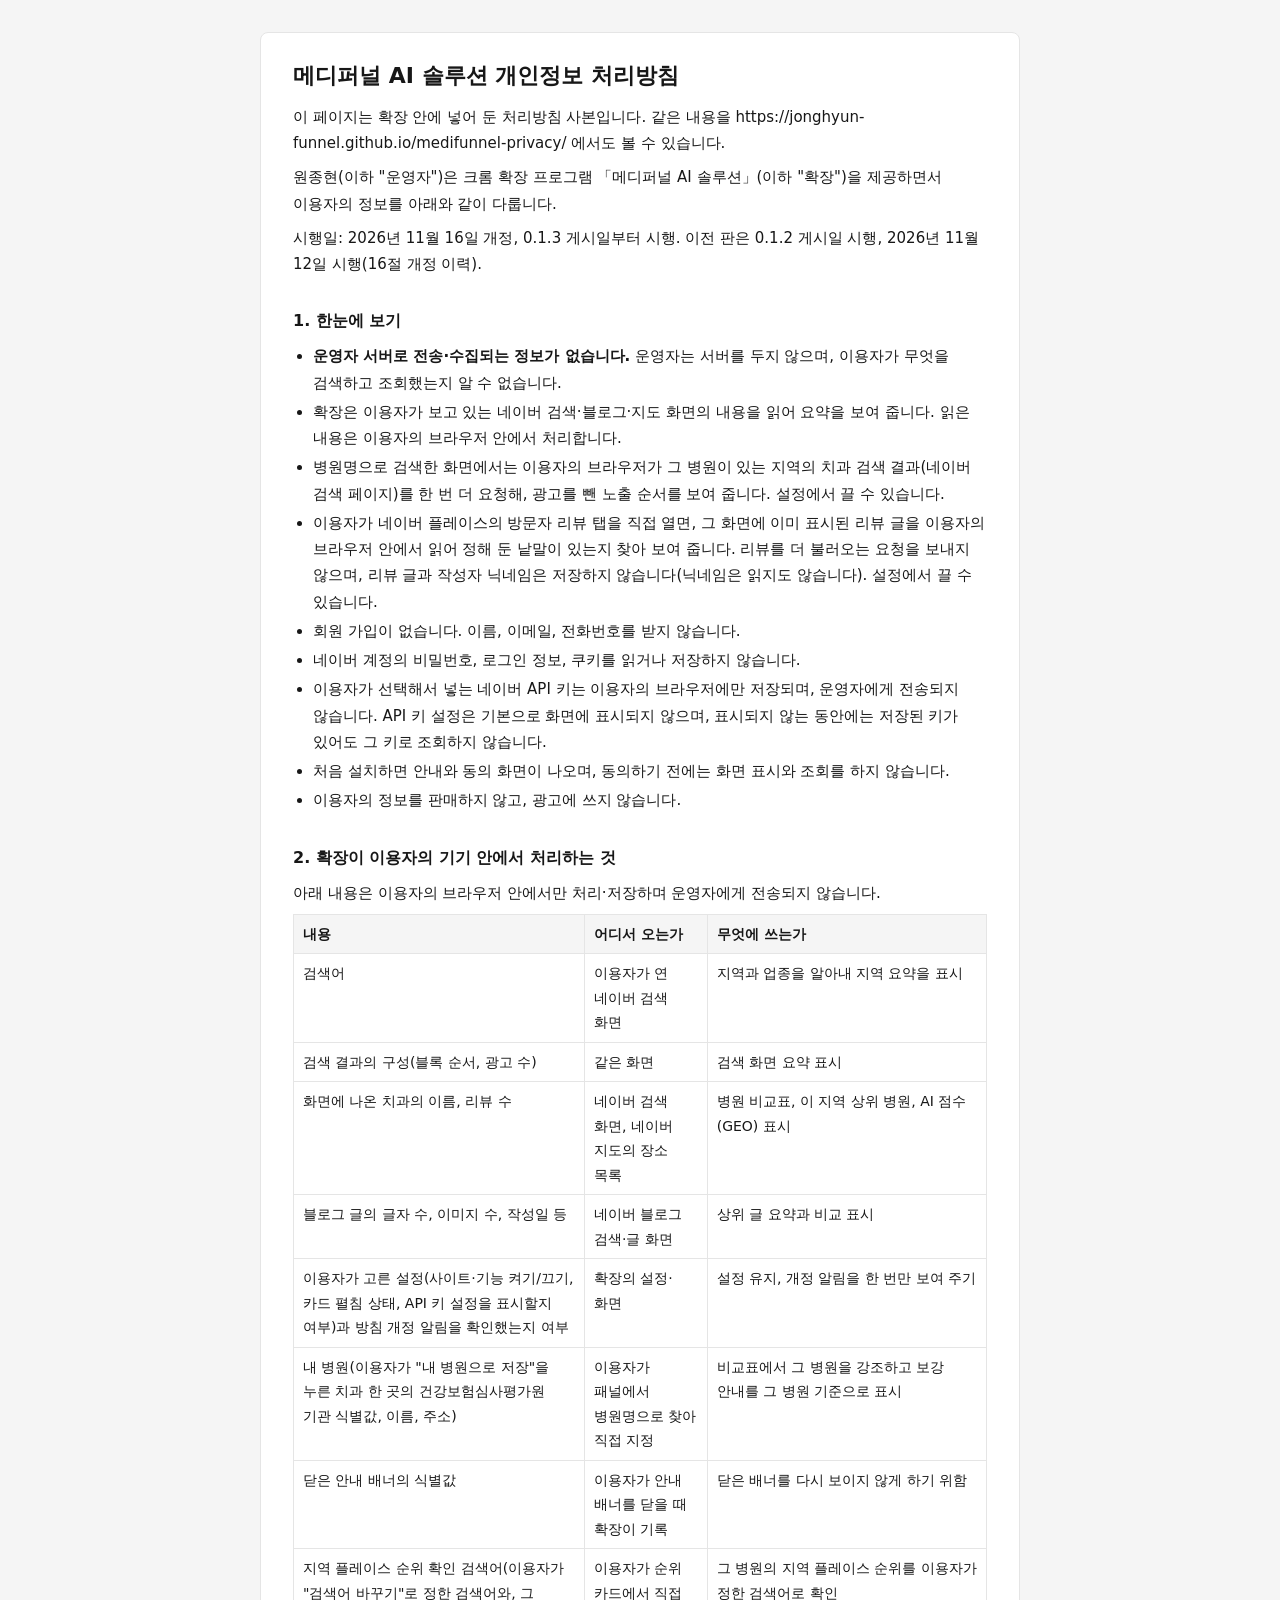
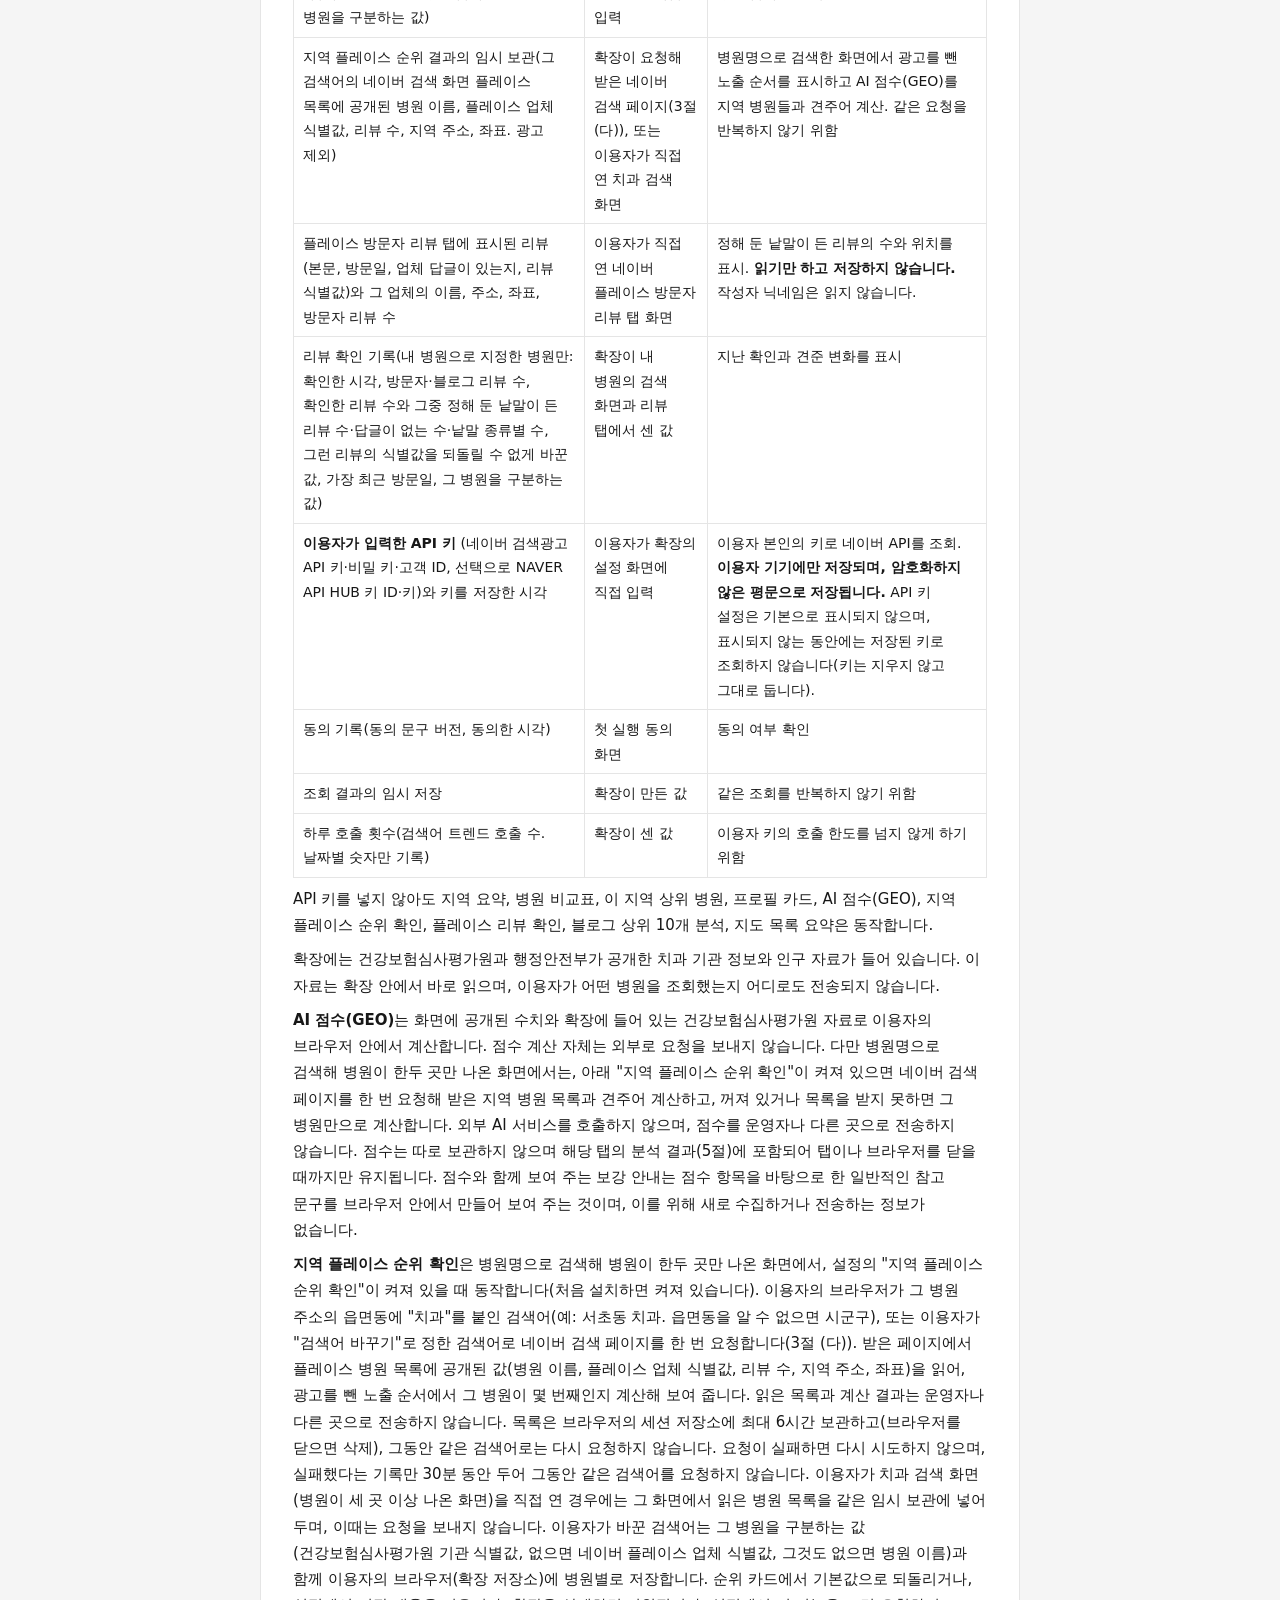
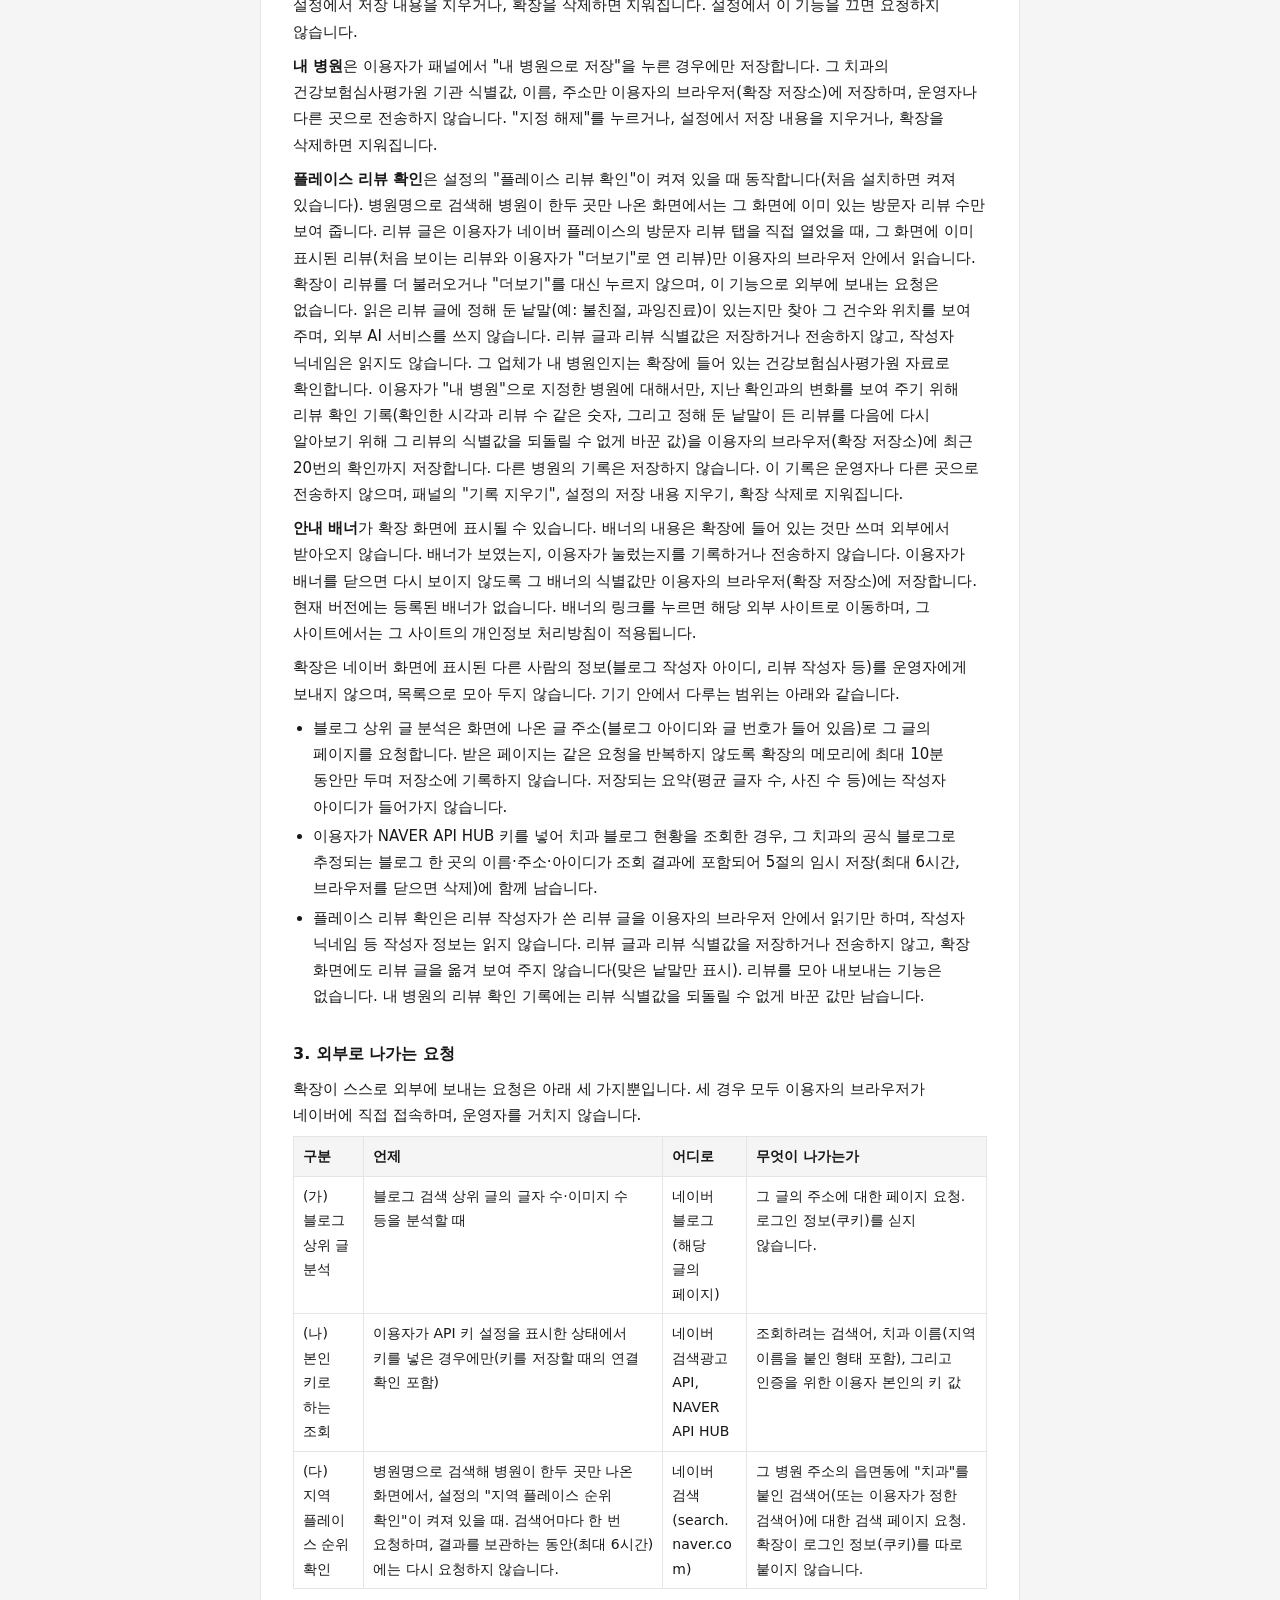
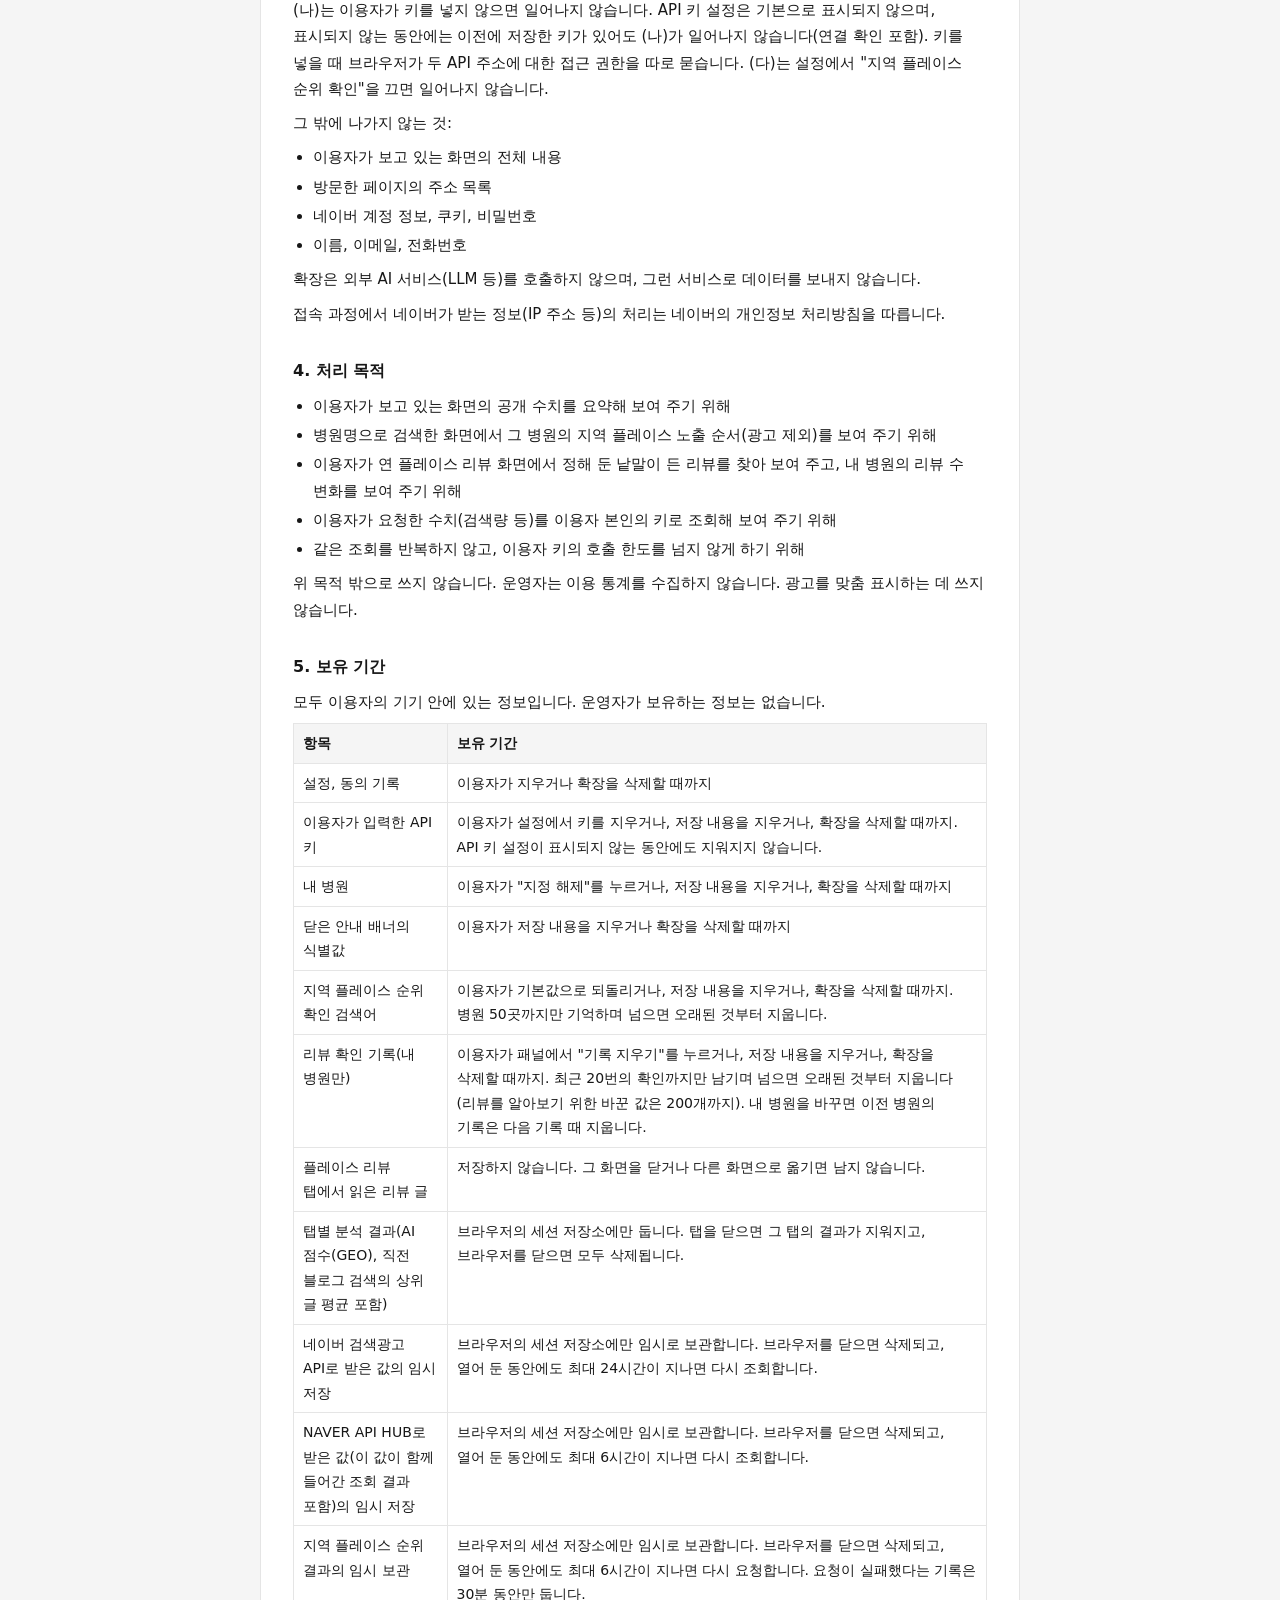
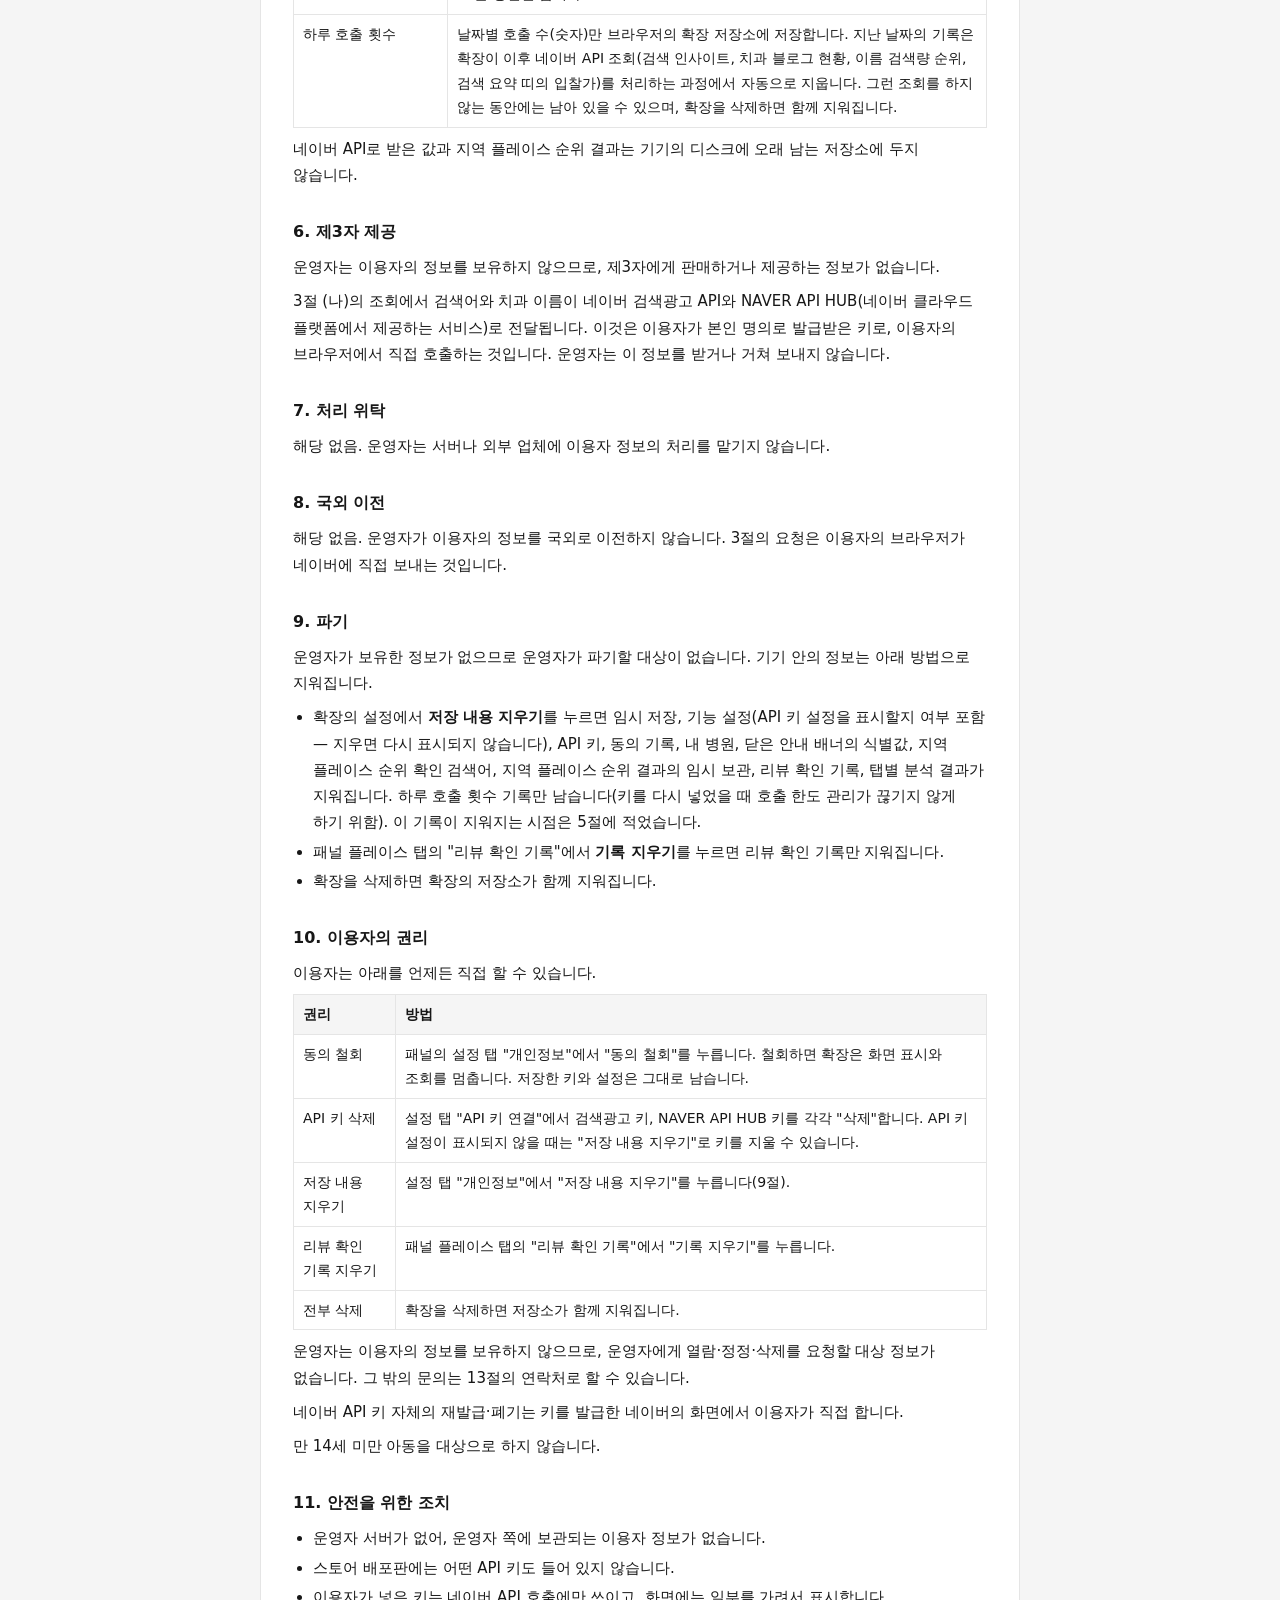
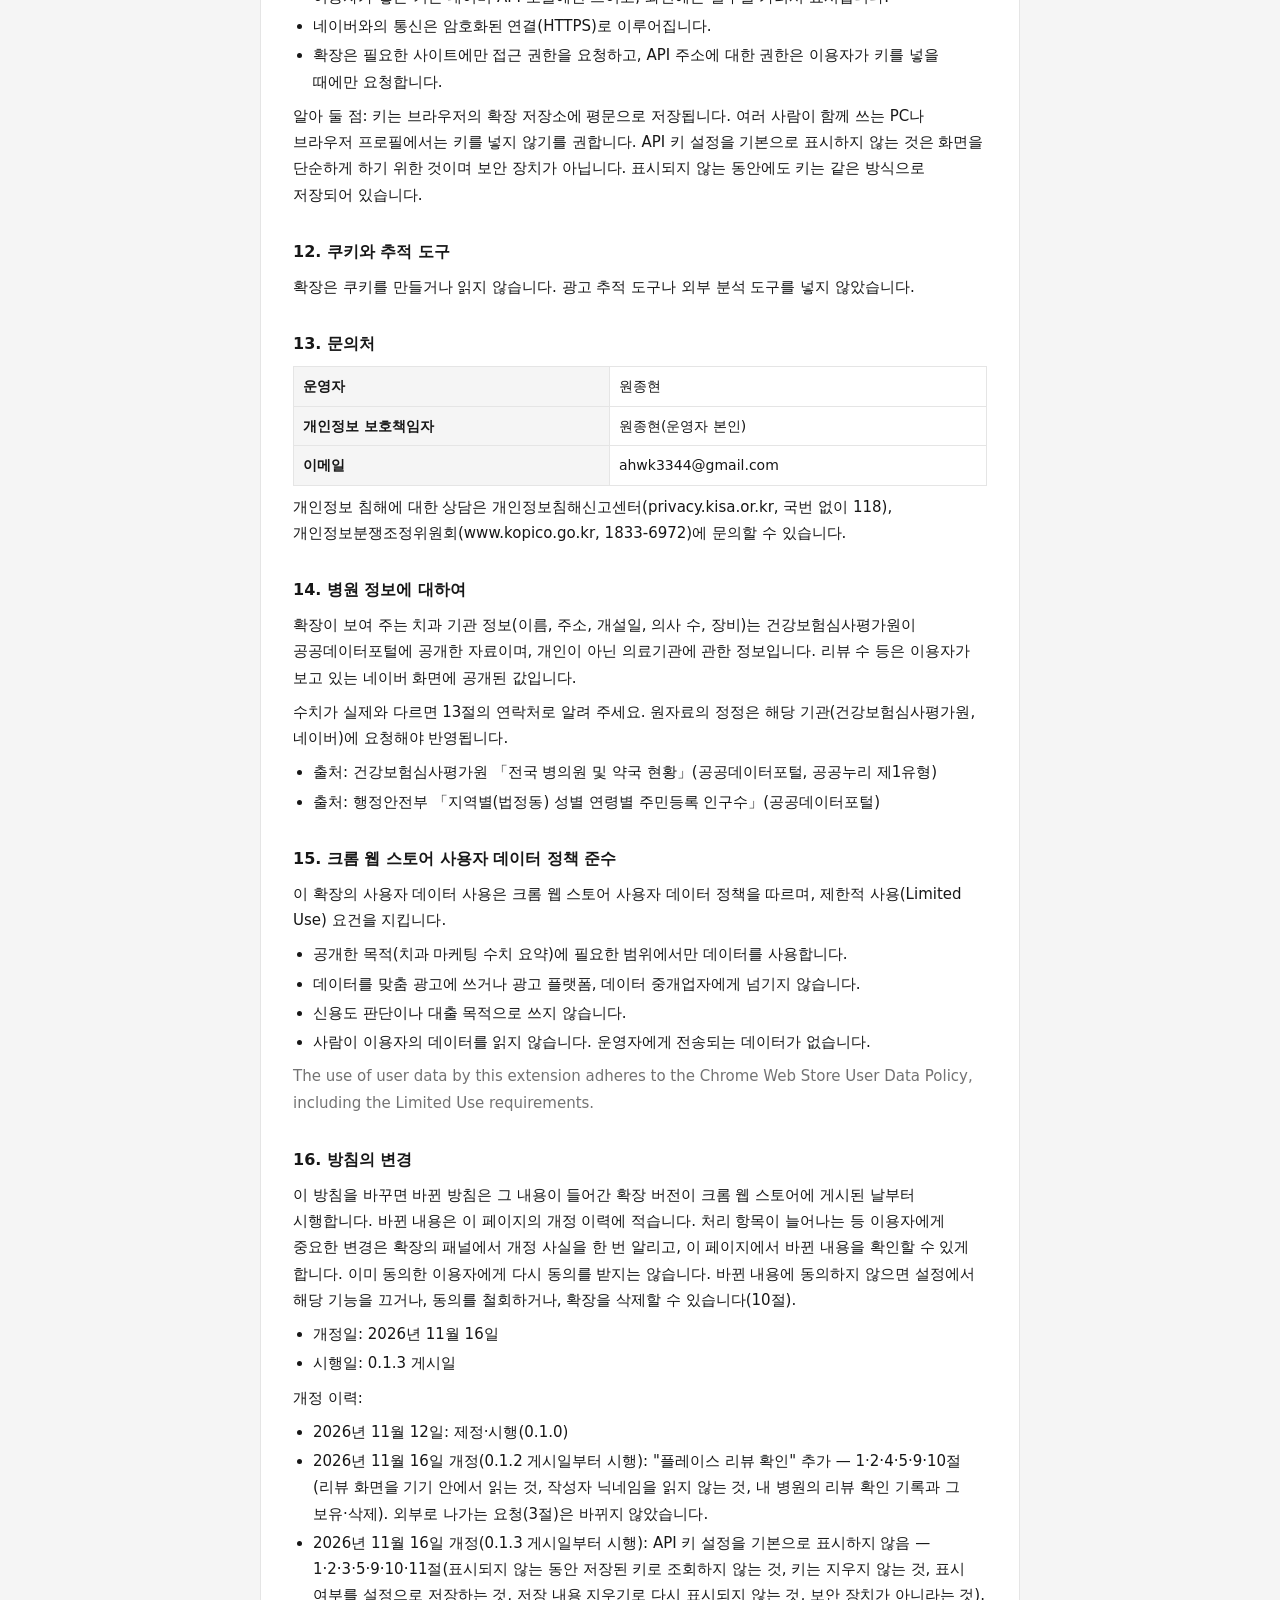
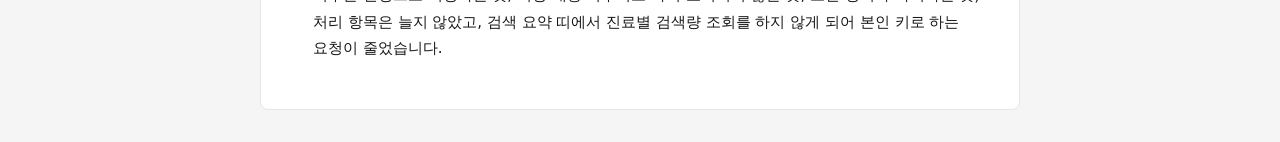
==== commit 373936ed: "처리방침 갱신: API 키 설정 기본 숨김, 검색 요약 띠 정리 (2026-11-16 개정, 0.1.3 게시일부터 시행) Co-Authored-By: Claude Opus 5.5 " ====
--- a/index.html
+++ b/index.html
@@ -53,7 +53,7 @@
       <p>
         원종현(이하 "운영자")은 크롬 확장 프로그램 「메디퍼널 AI 솔루션」(이하 "확장")을 제공하면서 이용자의 정보를 아래와 같이 다룹니다.
       </p>
-      <p>시행일: 2026년 11월 16일 개정, 0.1.2 게시일부터 시행. 이전 판은 2026년 11월 12일 시행(16절 개정 이력).</p>
+      <p>시행일: 2026년 11월 16일 개정, 0.1.3 게시일부터 시행. 이전 판은 0.1.2 게시일 시행, 2026년 11월 12일 시행(16절 개정 이력).</p>
 
       <h2>1. 한눈에 보기</h2>
       <ul>
@@ -63,7 +63,7 @@
         <li>이용자가 네이버 플레이스의 방문자 리뷰 탭을 직접 열면, 그 화면에 이미 표시된 리뷰 글을 이용자의 브라우저 안에서 읽어 정해 둔 낱말이 있는지 찾아 보여 줍니다. 리뷰를 더 불러오는 요청을 보내지 않으며, 리뷰 글과 작성자 닉네임은 저장하지 않습니다(닉네임은 읽지도 않습니다). 설정에서 끌 수 있습니다.</li>
         <li>회원 가입이 없습니다. 이름, 이메일, 전화번호를 받지 않습니다.</li>
         <li>네이버 계정의 비밀번호, 로그인 정보, 쿠키를 읽거나 저장하지 않습니다.</li>
-        <li>이용자가 선택해서 넣는 네이버 API 키는 이용자의 브라우저에만 저장되며, 운영자에게 전송되지 않습니다.</li>
+        <li>이용자가 선택해서 넣는 네이버 API 키는 이용자의 브라우저에만 저장되며, 운영자에게 전송되지 않습니다. API 키 설정은 기본으로 화면에 표시되지 않으며, 표시되지 않는 동안에는 저장된 키가 있어도 그 키로 조회하지 않습니다.</li>
         <li>처음 설치하면 안내와 동의 화면이 나오며, 동의하기 전에는 화면 표시와 조회를 하지 않습니다.</li>
         <li>이용자의 정보를 판매하지 않고, 광고에 쓰지 않습니다.</li>
       </ul>
@@ -100,7 +100,7 @@
             <td>상위 글 요약과 비교 표시</td>
           </tr>
           <tr>
-            <td>이용자가 고른 설정(사이트·기능 켜기/끄기, 카드 펼침 상태)과 방침 개정 알림을 확인했는지 여부</td>
+            <td>이용자가 고른 설정(사이트·기능 켜기/끄기, 카드 펼침 상태, API 키 설정을 표시할지 여부)과 방침 개정 알림을 확인했는지 여부</td>
             <td>확장의 설정·화면</td>
             <td>설정 유지, 개정 알림을 한 번만 보여 주기</td>
           </tr>
@@ -138,7 +138,8 @@
             <td><strong>이용자가 입력한 API 키</strong> (네이버 검색광고 API 키·비밀 키·고객 ID, 선택으로 NAVER API HUB 키 ID·키)와 키를 저장한 시각</td>
             <td>이용자가 확장의 설정 화면에 직접 입력</td>
             <td>
-              이용자 본인의 키로 네이버 API를 조회. <strong>이용자 기기에만 저장되며, 암호화하지 않은 평문으로 저장됩니다.</strong>
+              이용자 본인의 키로 네이버 API를 조회. <strong>이용자 기기에만 저장되며, 암호화하지 않은 평문으로 저장됩니다.</strong> API 키 설정은 기본으로
+              표시되지 않으며, 표시되지 않는 동안에는 저장된 키로 조회하지 않습니다(키는 지우지 않고 그대로 둡니다).
             </td>
           </tr>
           <tr>
@@ -158,7 +159,7 @@
           </tr>
         </tbody>
       </table>
-      <p>API 키를 넣지 않아도 지역 요약, 병원 비교표, 이 지역 상위 병원, 프로필 카드, AI 점수(GEO), 지역 플레이스 순위 확인, 플레이스 리뷰 확인, 블로그 상위 10개 분석, 지도 목록 요약, 화면의 광고 수는 동작합니다.</p>
+      <p>API 키를 넣지 않아도 지역 요약, 병원 비교표, 이 지역 상위 병원, 프로필 카드, AI 점수(GEO), 지역 플레이스 순위 확인, 플레이스 리뷰 확인, 블로그 상위 10개 분석, 지도 목록 요약은 동작합니다.</p>
       <p>
         확장에는 건강보험심사평가원과 행정안전부가 공개한 치과 기관 정보와 인구 자료가 들어 있습니다. 이 자료는 확장 안에서 바로 읽으며, 이용자가 어떤
         병원을 조회했는지 어디로도 전송되지 않습니다.
@@ -206,7 +207,7 @@
           </tr>
           <tr>
             <td>(나) 본인 키로 하는 조회</td>
-            <td>이용자가 설정에 API 키를 넣은 경우에만(키를 저장할 때의 연결 확인 포함)</td>
+            <td>이용자가 API 키 설정을 표시한 상태에서 키를 넣은 경우에만(키를 저장할 때의 연결 확인 포함)</td>
             <td>네이버 검색광고 API, NAVER API HUB</td>
             <td>조회하려는 검색어, 치과 이름(지역 이름을 붙인 형태 포함), 그리고 인증을 위한 이용자 본인의 키 값</td>
           </tr>
@@ -218,7 +219,7 @@
           </tr>
         </tbody>
       </table>
-      <p>(나)는 이용자가 키를 넣지 않으면 일어나지 않습니다. 키를 넣을 때 브라우저가 두 API 주소에 대한 접근 권한을 따로 묻습니다. (다)는 설정에서 "지역 플레이스 순위 확인"을 끄면 일어나지 않습니다.</p>
+      <p>(나)는 이용자가 키를 넣지 않으면 일어나지 않습니다. API 키 설정은 기본으로 표시되지 않으며, 표시되지 않는 동안에는 이전에 저장한 키가 있어도 (나)가 일어나지 않습니다(연결 확인 포함). 키를 넣을 때 브라우저가 두 API 주소에 대한 접근 권한을 따로 묻습니다. (다)는 설정에서 "지역 플레이스 순위 확인"을 끄면 일어나지 않습니다.</p>
       <p>그 밖에 나가지 않는 것:</p>
       <ul>
         <li>이용자가 보고 있는 화면의 전체 내용</li>
@@ -255,7 +256,7 @@
           </tr>
           <tr>
             <td>이용자가 입력한 API 키</td>
-            <td>이용자가 설정에서 키를 지우거나, 저장 내용을 지우거나, 확장을 삭제할 때까지</td>
+            <td>이용자가 설정에서 키를 지우거나, 저장 내용을 지우거나, 확장을 삭제할 때까지. API 키 설정이 표시되지 않는 동안에도 지워지지 않습니다.</td>
           </tr>
           <tr>
             <td>내 병원</td>
@@ -297,7 +298,7 @@
             <td>하루 호출 횟수</td>
             <td>
               날짜별 호출 수(숫자)만 브라우저의 확장 저장소에 저장합니다. 지난 날짜의 기록은 확장이 이후 네이버 API 조회(검색 인사이트, 치과 블로그 현황,
-              이름 검색량 순위, 진료별 검색량)를 처리하는 과정에서 자동으로 지웁니다. 그런 조회를 하지 않는 동안에는 남아 있을 수 있으며, 확장을 삭제하면
+              이름 검색량 순위, 검색 요약 띠의 입찰가)를 처리하는 과정에서 자동으로 지웁니다. 그런 조회를 하지 않는 동안에는 남아 있을 수 있으며, 확장을 삭제하면
               함께 지워집니다.
             </td>
           </tr>
@@ -322,7 +323,7 @@
       <p>운영자가 보유한 정보가 없으므로 운영자가 파기할 대상이 없습니다. 기기 안의 정보는 아래 방법으로 지워집니다.</p>
       <ul>
         <li>
-          확장의 설정에서 <strong>저장 내용 지우기</strong>를 누르면 임시 저장, 기능 설정, API 키, 동의 기록, 내 병원, 닫은 안내 배너의 식별값, 지역 플레이스 순위 확인 검색어, 지역 플레이스 순위 결과의 임시 보관, 리뷰 확인 기록, 탭별 분석 결과가 지워집니다. 하루 호출 횟수
+          확장의 설정에서 <strong>저장 내용 지우기</strong>를 누르면 임시 저장, 기능 설정(API 키 설정을 표시할지 여부 포함 — 지우면 다시 표시되지 않습니다), API 키, 동의 기록, 내 병원, 닫은 안내 배너의 식별값, 지역 플레이스 순위 확인 검색어, 지역 플레이스 순위 결과의 임시 보관, 리뷰 확인 기록, 탭별 분석 결과가 지워집니다. 하루 호출 횟수
           기록만 남습니다(키를 다시 넣었을 때 호출 한도 관리가 끊기지 않게 하기 위함). 이 기록이 지워지는 시점은 5절에 적었습니다.
         </li>
         <li>패널 플레이스 탭의 "리뷰 확인 기록"에서 <strong>기록 지우기</strong>를 누르면 리뷰 확인 기록만 지워집니다.</li>
@@ -345,7 +346,7 @@
           </tr>
           <tr>
             <td>API 키 삭제</td>
-            <td>설정 탭 "API 키 연결"에서 검색광고 키, NAVER API HUB 키를 각각 "삭제"합니다.</td>
+            <td>설정 탭 "API 키 연결"에서 검색광고 키, NAVER API HUB 키를 각각 "삭제"합니다. API 키 설정이 표시되지 않을 때는 "저장 내용 지우기"로 키를 지울 수 있습니다.</td>
           </tr>
           <tr>
             <td>저장 내용 지우기</td>
@@ -376,7 +377,7 @@
         <li>네이버와의 통신은 암호화된 연결(HTTPS)로 이루어집니다.</li>
         <li>확장은 필요한 사이트에만 접근 권한을 요청하고, API 주소에 대한 권한은 이용자가 키를 넣을 때에만 요청합니다.</li>
       </ul>
-      <p>알아 둘 점: 키는 브라우저의 확장 저장소에 평문으로 저장됩니다. 여러 사람이 함께 쓰는 PC나 브라우저 프로필에서는 키를 넣지 않기를 권합니다.</p>
+      <p>알아 둘 점: 키는 브라우저의 확장 저장소에 평문으로 저장됩니다. 여러 사람이 함께 쓰는 PC나 브라우저 프로필에서는 키를 넣지 않기를 권합니다. API 키 설정을 기본으로 표시하지 않는 것은 화면을 단순하게 하기 위한 것이며 보안 장치가 아닙니다. 표시되지 않는 동안에도 키는 같은 방식으로 저장되어 있습니다.</p>
 
       <h2>12. 쿠키와 추적 도구</h2>
       <p>확장은 쿠키를 만들거나 읽지 않습니다. 광고 추적 도구나 외부 분석 도구를 넣지 않았습니다.</p>
@@ -435,7 +436,7 @@
       </p>
       <ul>
         <li>개정일: 2026년 11월 16일</li>
-        <li>시행일: 0.1.2 게시일</li>
+        <li>시행일: 0.1.3 게시일</li>
       </ul>
       <p>개정 이력:</p>
       <ul>
@@ -443,6 +444,11 @@
         <li>
           2026년 11월 16일 개정(0.1.2 게시일부터 시행): "플레이스 리뷰 확인" 추가 — 1·2·4·5·9·10절(리뷰 화면을 기기 안에서 읽는 것, 작성자 닉네임을 읽지 않는 것, 내 병원의 리뷰 확인
           기록과 그 보유·삭제). 외부로 나가는 요청(3절)은 바뀌지 않았습니다.
+        </li>
+        <li>
+          2026년 11월 16일 개정(0.1.3 게시일부터 시행): API 키 설정을 기본으로 표시하지 않음 — 1·2·3·5·9·10·11절(표시되지 않는 동안 저장된 키로 조회하지 않는 것, 키는
+          지우지 않는 것, 표시 여부를 설정으로 저장하는 것, 저장 내용 지우기로 다시 표시되지 않는 것, 보안 장치가 아니라는 것). 처리 항목은 늘지 않았고, 검색 요약 띠에서
+          진료별 검색량 조회를 하지 않게 되어 본인 키로 하는 요청이 줄었습니다.
         </li>
       </ul>
     </main>
